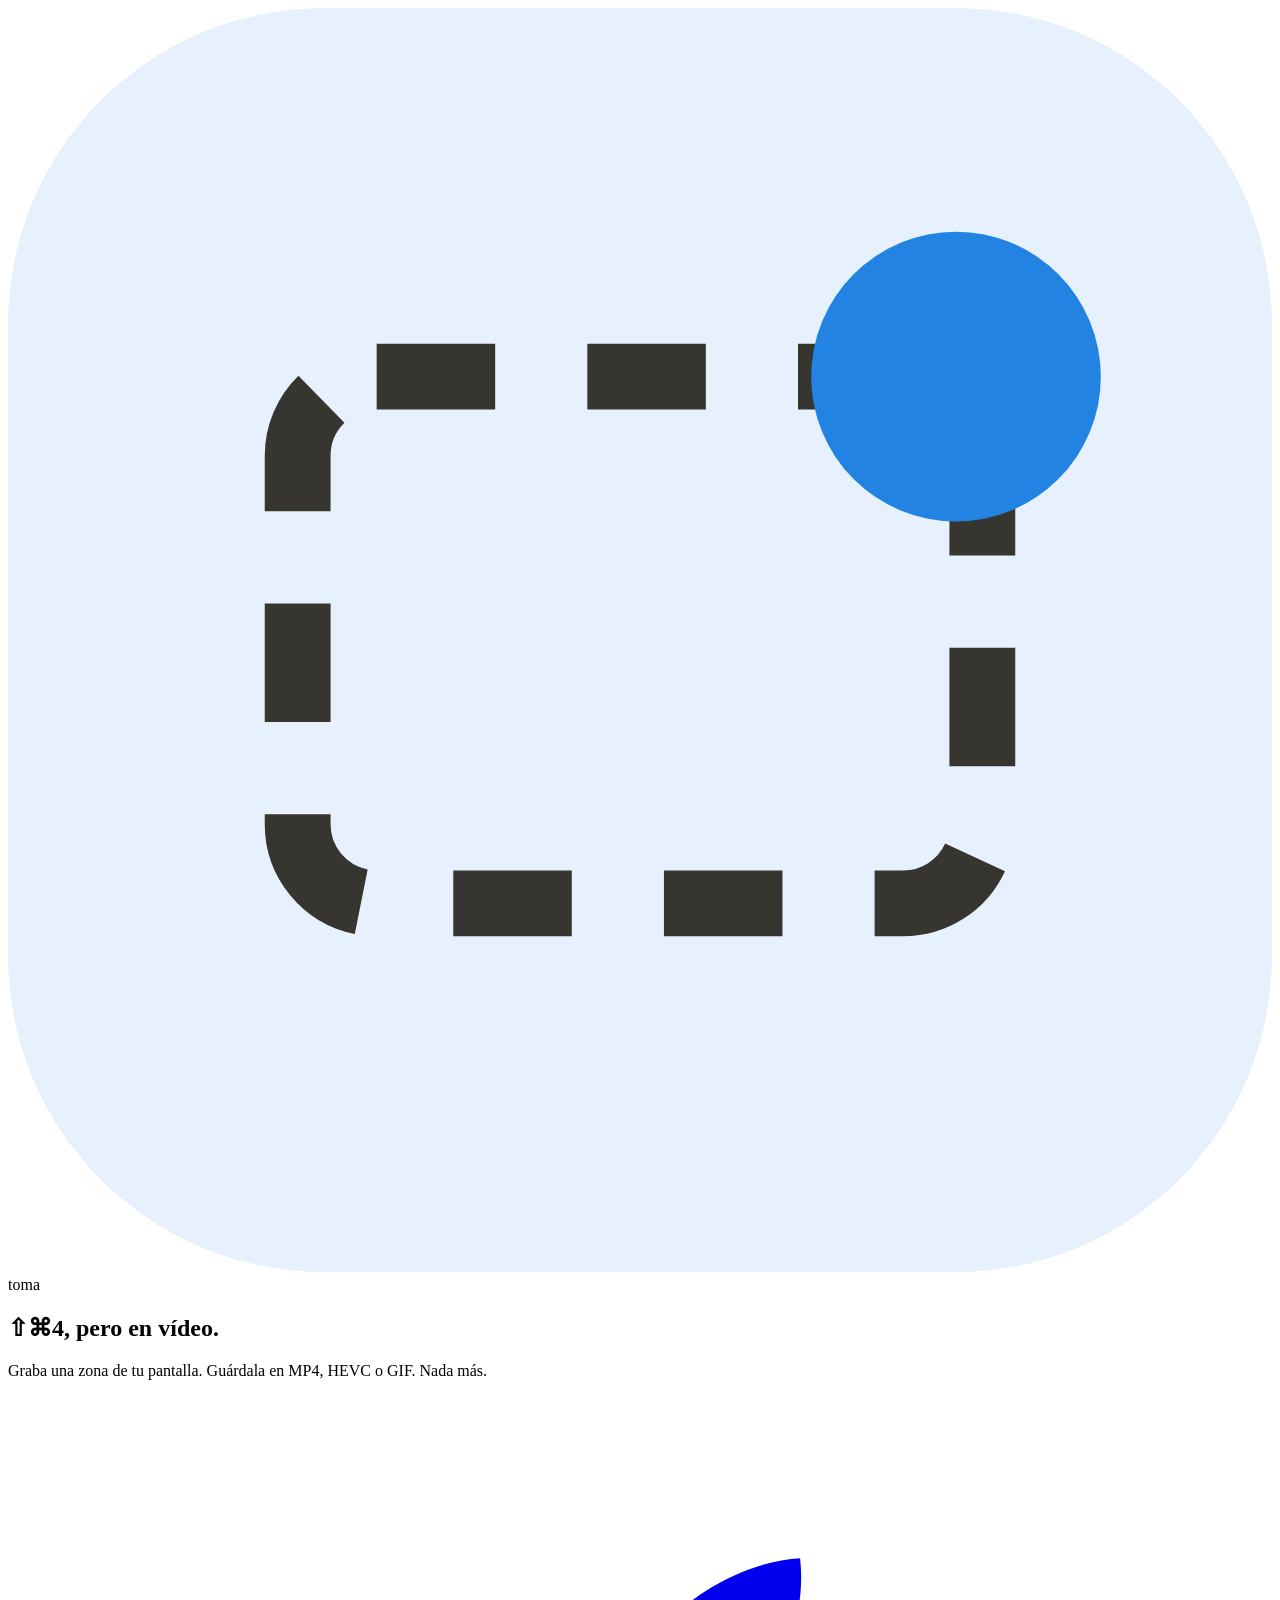
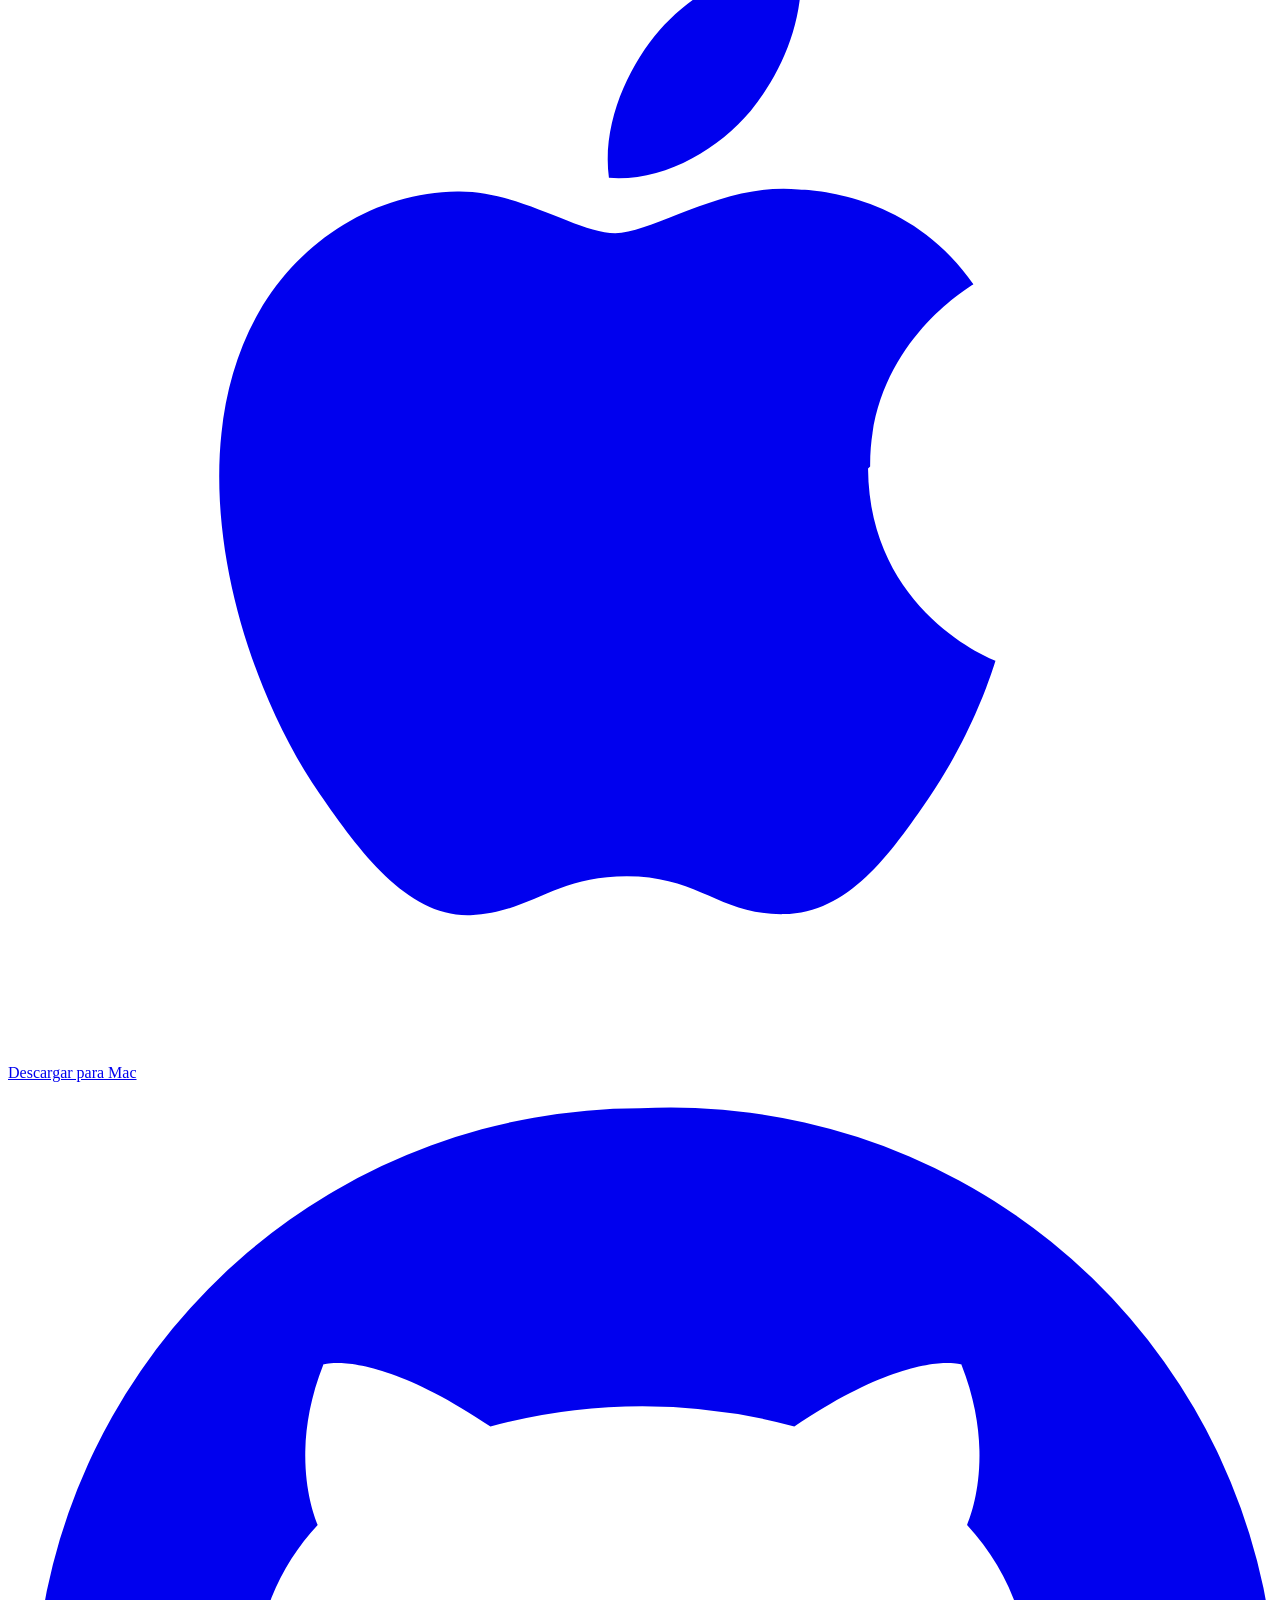
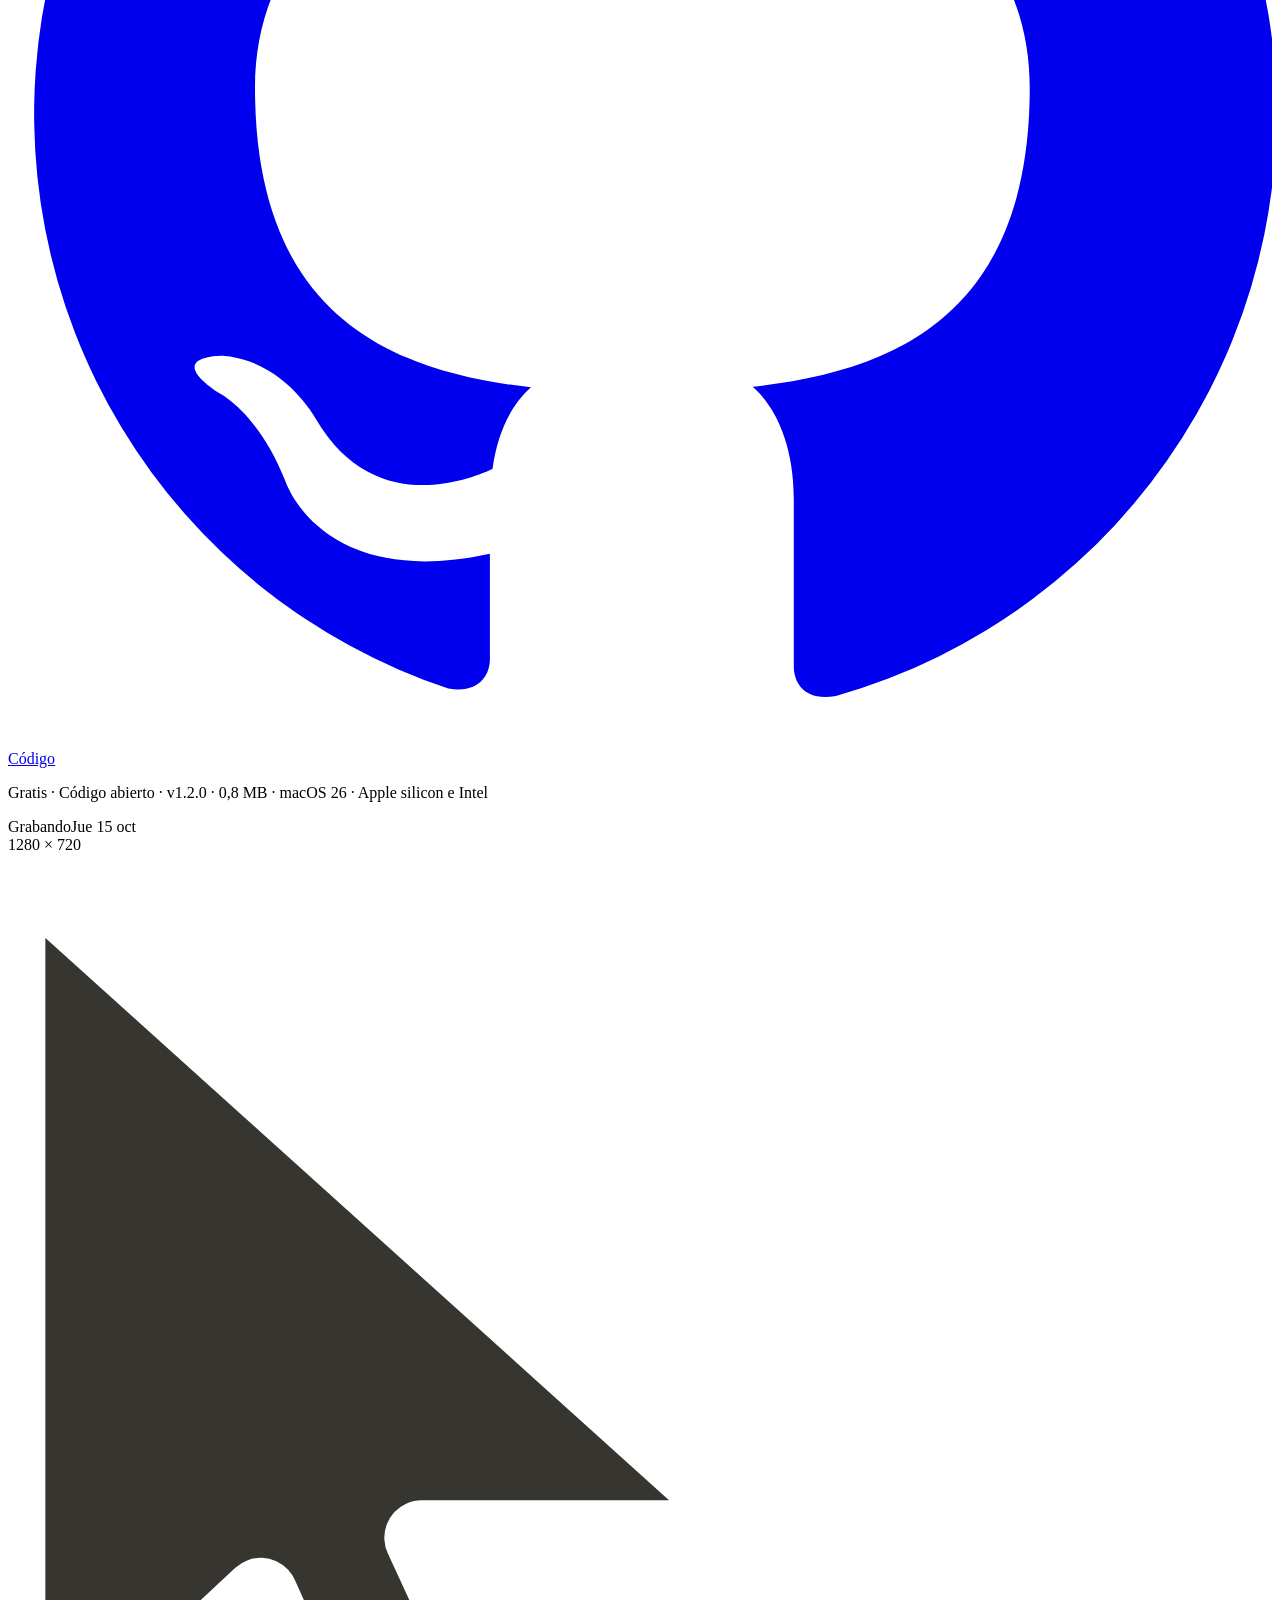
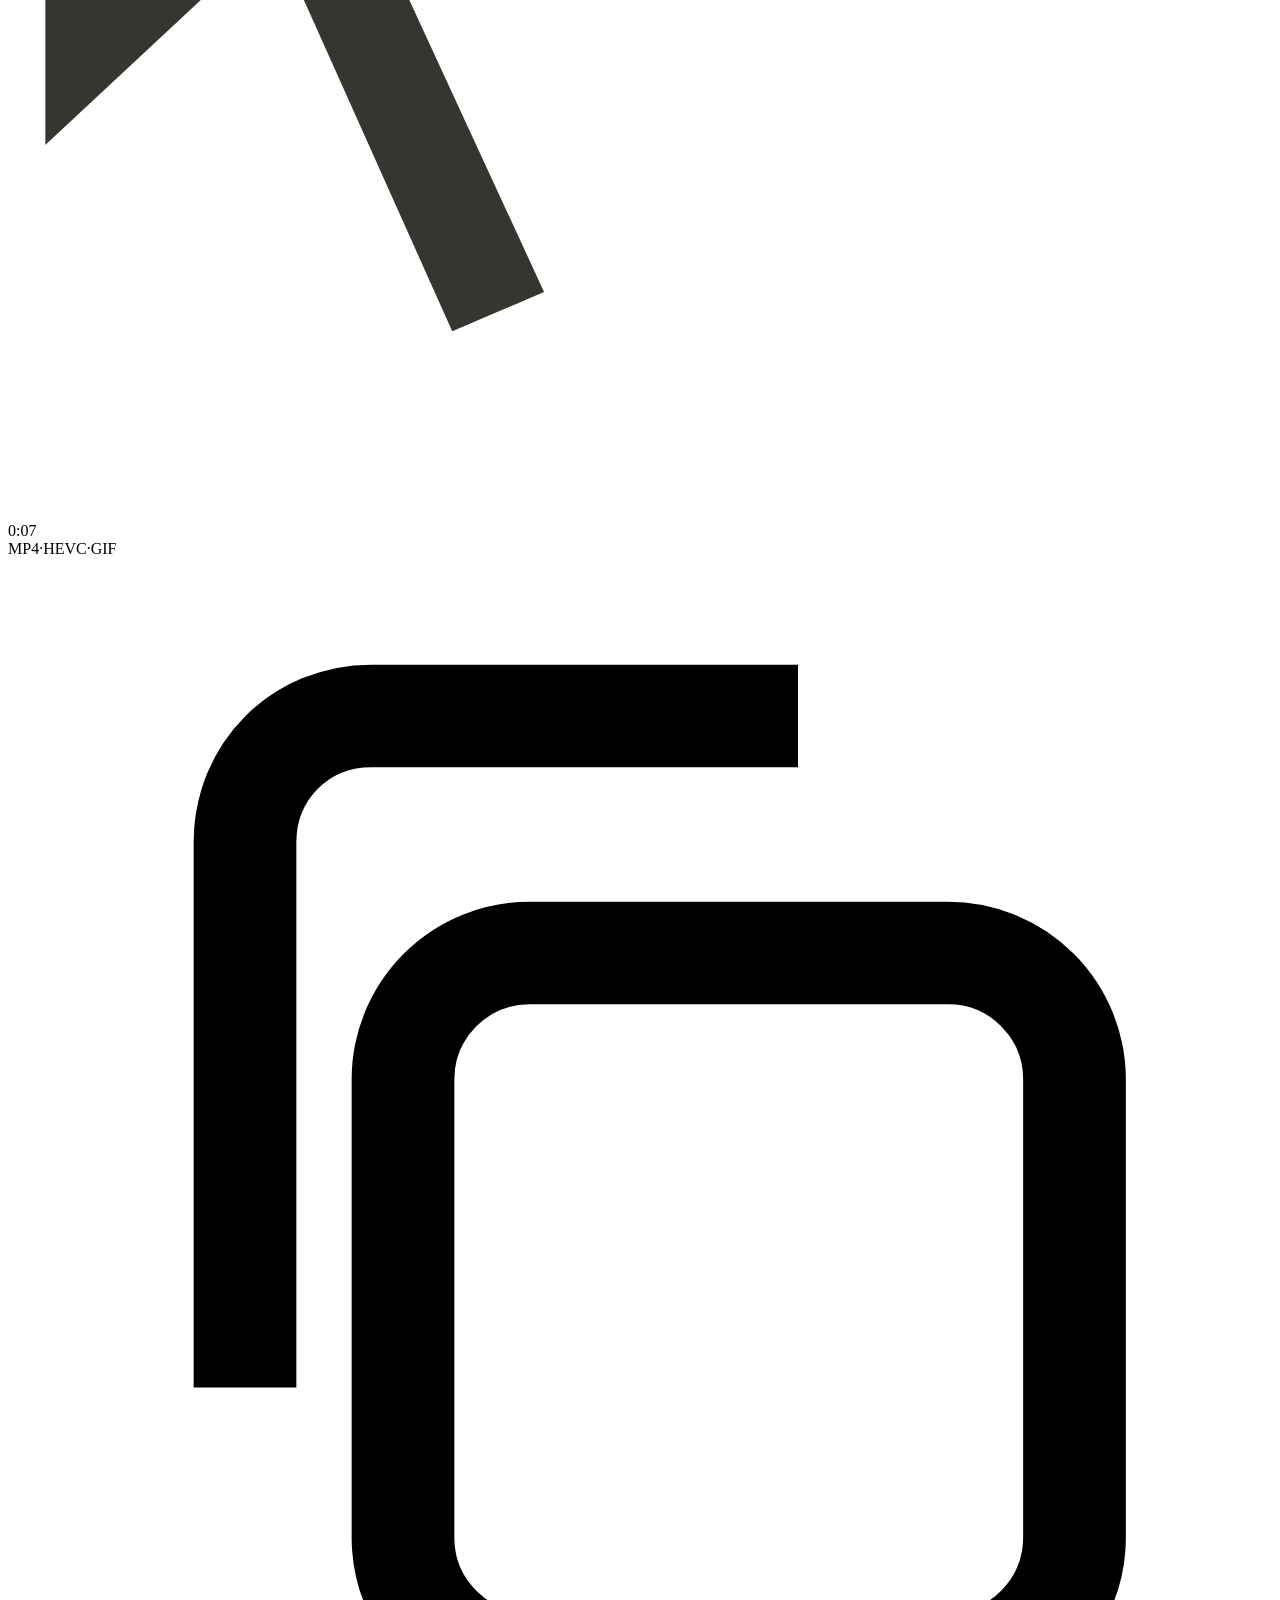
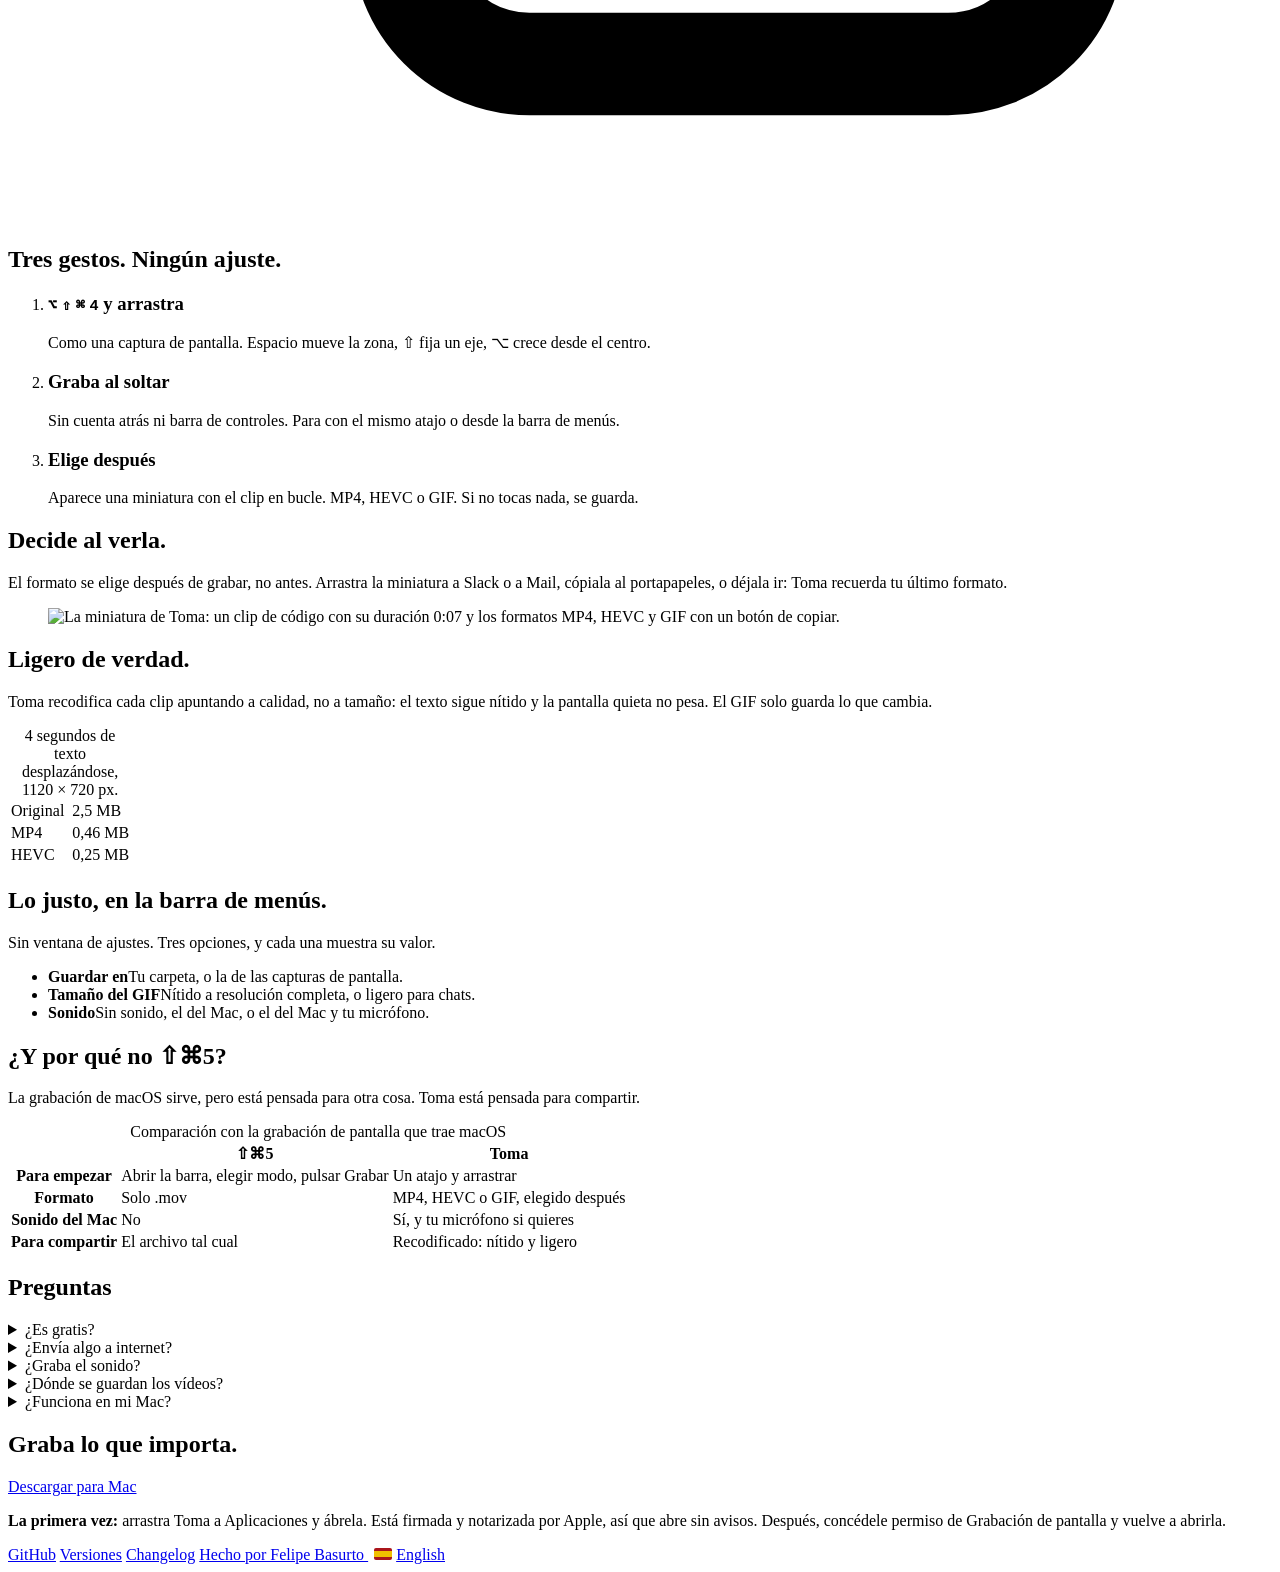
==== landing/es/index.html @ 368b7bf4 "Landing: robots.txt, sitemap, llms.txt and noindex on pages.dev robots.txt allows every crawler and " ====
<!doctype html>
<html lang="es">
<head>
<meta charset="utf-8">
<meta name="viewport" content="width=device-width, initial-scale=1, viewport-fit=cover">
<meta name="color-scheme" content="light dark">
<title>Toma — ⇧⌘4, pero en vídeo</title>
<meta name="description" content="Graba una zona de la pantalla del Mac y guárdala en MP4, HEVC o GIF. Gratis y de código abierto.">
<link rel="canonical" href="https://toma.felipebasurto.com/es/">
<link rel="alternate" hreflang="es" href="https://toma.felipebasurto.com/es/">
<link rel="alternate" hreflang="en" href="https://toma.felipebasurto.com/en/">
<link rel="alternate" hreflang="x-default" href="https://toma.felipebasurto.com/">

<meta property="og:type" content="website">
<meta property="og:site_name" content="Toma">
<meta property="og:locale" content="es_ES">
<meta property="og:locale:alternate" content="en_US">
<meta property="og:url" content="https://toma.felipebasurto.com/es/">
<meta property="og:title" content="Toma — ⇧⌘4, pero en vídeo">
<meta property="og:description" content="Graba una zona de la pantalla del Mac y guárdala en MP4, HEVC o GIF.">
<meta property="og:image" content="https://toma.felipebasurto.com/og-es.png">
<meta property="og:image:width" content="1200">
<meta property="og:image:height" content="630">
<meta property="og:image:alt" content="Toma: ⇧⌘4, pero en vídeo. Graba una zona de la pantalla del Mac.">

<meta name="twitter:card" content="summary_large_image">
<meta name="twitter:title" content="Toma — ⇧⌘4, pero en vídeo">
<meta name="twitter:description" content="Graba una zona de la pantalla del Mac y guárdala en MP4, HEVC o GIF.">
<meta name="twitter:image" content="https://toma.felipebasurto.com/og-es.png">

<link rel="icon" href="/favicon.svg" type="image/svg+xml">
<link rel="icon" href="/favicon-32.png" type="image/png" sizes="32x32">
<link rel="icon" href="/favicon.ico" sizes="48x48">
<link rel="apple-touch-icon" href="/apple-touch-icon.png">
<link rel="preconnect" href="https://fonts.googleapis.com">
<link rel="preconnect" href="https://fonts.gstatic.com" crossorigin>
<link rel="stylesheet" href="https://fonts.googleapis.com/css2?family=Montserrat:wght@700;800&family=Inter:wght@400;500;600&display=swap">
<link rel="stylesheet" href="/styles.css">
<script>document.documentElement.className='js'</script>
<script type="application/ld+json">
[
 {
  "@context": "https://schema.org",
  "@type": "SoftwareApplication",
  "name": "Toma",
  "url": "https://toma.felipebasurto.com/es/",
  "description": "Graba una zona de la pantalla del Mac y guárdala en MP4, HEVC o GIF.",
  "applicationCategory": "MultimediaApplication",
  "operatingSystem": "macOS 26",
  "softwareVersion": "1.2.0",
  "fileSize": "0.8 MB",
  "downloadUrl": "https://github.com/felipebasurto/toma/releases/latest/download/Toma.dmg",
  "license": "https://opensource.org/licenses/MIT",
 "screenshot": "https://toma.felipebasurto.com/tarjeta.png",
 "sameAs": ["https://github.com/felipebasurto/toma"],
  "offers": {
   "@type": "Offer",
   "price": "0",
   "priceCurrency": "USD"
  },
  "author": {
   "@type": "Person",
   "name": "Felipe Basurto",
   "url": "https://felipebasurto.com"
  },
  "inLanguage": "es"
 },
 {
  "@context": "https://schema.org",
  "@type": "FAQPage",
  "inLanguage": "es",
  "mainEntity": [
   {
    "@type": "Question",
    "name": "¿Es gratis?",
    "acceptedAnswer": {
     "@type": "Answer",
     "text": "Sí. Es de código abierto con licencia MIT, sin cuenta, sin suscripción y sin versión de pago."
    }
   },
   {
    "@type": "Question",
    "name": "¿Envía algo a internet?",
    "acceptedAnswer": {
     "@type": "Answer",
     "text": "No. Todo ocurre en tu Mac: Toma no se conecta a internet ni tiene analíticas. Las copias al portapapeles se borran al día siguiente."
    }
   },
   {
    "@type": "Question",
    "name": "¿Graba el sonido?",
    "acceptedAnswer": {
     "@type": "Answer",
     "text": "Si quieres. En la barra de menús eliges entre sin sonido, el sonido del Mac, o el del Mac y tu micrófono."
    }
   },
   {
    "@type": "Question",
    "name": "¿Dónde se guardan los vídeos?",
    "acceptedAnswer": {
     "@type": "Answer",
     "text": "Por defecto, en la misma carpeta que tus capturas de pantalla. Puedes elegir otra desde la barra de menús."
    }
   },
   {
    "@type": "Question",
    "name": "¿Funciona en mi Mac?",
    "acceptedAnswer": {
     "@type": "Answer",
     "text": "Necesitas macOS 26 o posterior. Es universal: funciona en Apple silicon y en Intel, y pesa menos de 1 MB."
    }
   }
  ]
 }
]
</script>
</head>
<body>

<main class="wrap">

  <section class="hero">
    <div class="lockup">
      <svg viewBox="0 0 48 48" aria-hidden="true" focusable="false">
        <rect width="48" height="48" rx="12" fill="#E7F1FD"/>
        <rect x="11" y="14" width="26" height="20" rx="3" fill="none" stroke="#37352F" stroke-width="2.5" stroke-dasharray="4.5 3.5"/>
        <circle cx="36" cy="14" r="5.5" fill="#2383E2"/>
      </svg>
      <span class="name">toma</span>
    </div>

    <h1><span class="keys">⇧⌘4</span>, pero en vídeo.</h1>
    <p class="lede">Graba una zona de tu pantalla. Guárdala en MP4, HEVC o GIF. Nada más.</p>

    <div class="actions">
      <a class="btn primary" href="/download?lang=es&amp;from=hero">
        <svg viewBox="0 0 24 24" fill="currentColor" aria-hidden="true" focusable="false"><path d="M16.37 12.73c-.02-2.3 1.88-3.4 1.96-3.46-1.07-1.56-2.73-1.78-3.32-1.8-1.41-.14-2.76.83-3.48.83-.72 0-1.82-.81-3-.79-1.54.02-2.96.9-3.76 2.28-1.6 2.78-.41 6.9 1.15 9.16.76 1.1 1.67 2.34 2.86 2.3 1.15-.05 1.58-.74 2.97-.74 1.38 0 1.77.74 2.98.72 1.23-.02 2.01-1.12 2.77-2.23.87-1.28 1.23-2.52 1.25-2.58-.03-.01-2.4-.92-2.42-3.65zM14.1 5.98c.63-.77 1.06-1.83.94-2.9-.91.04-2.02.61-2.67 1.37-.58.67-1.1 1.76-.96 2.8 1.02.08 2.06-.52 2.69-1.27z"/></svg>
        Descargar para Mac
      </a>
      <a class="btn secondary" href="https://github.com/felipebasurto/toma">
        <svg viewBox="0 0 24 24" fill="currentColor" aria-hidden="true" focusable="false"><path d="M12 .5a11.5 11.5 0 0 0-3.64 22.41c.58.1.79-.25.79-.56v-2c-3.2.7-3.88-1.37-3.88-1.37-.52-1.33-1.28-1.69-1.28-1.69-1.05-.71.08-.7.08-.7 1.16.08 1.77 1.19 1.77 1.19 1.03 1.77 2.7 1.26 3.36.96.1-.75.4-1.26.73-1.55-2.55-.29-5.24-1.28-5.24-5.69 0-1.26.45-2.29 1.19-3.09-.12-.29-.52-1.46.11-3.05 0 0 .97-.31 3.17 1.18a11 11 0 0 1 5.77 0c2.2-1.49 3.17-1.18 3.17-1.18.63 1.59.23 2.76.11 3.05.74.8 1.19 1.83 1.19 3.09 0 4.42-2.7 5.39-5.26 5.68.41.36.78 1.06.78 2.14v3.17c0 .31.21.67.8.56A11.5 11.5 0 0 0 12 .5z"/></svg>
        Código
        <span class="stars" data-stars hidden><span aria-hidden="true">★</span> <span data-count></span><span class="sr"> estrellas en GitHub</span></span>
      </a>
    </div>
    <p class="meta">Gratis · Código abierto · <span data-version>v1.2.0</span> · <span data-size>0,8 MB</span> · macOS 26 · Apple silicon e Intel</p>

    <div class="stage" aria-label="Animación: se dibuja una zona, se graba y aparece la miniatura con MP4, HEVC y GIF" role="img">
      <div class="bar"><span class="timer">Grabando</span><span>Jue 15 oct</span></div>
      <div class="doc"><i></i><i></i><i></i><i></i><i></i><i></i></div>
      <div class="chart"><b style="height:38%"></b><b style="height:62%"></b><b style="height:48%"></b><b style="height:92%"></b><b style="height:70%"></b></div>
      <div class="region"><span class="size">1280 × 720</span></div>
      <div class="pointer" aria-hidden="true">
        <svg viewBox="0 0 22 22"><path d="M0 0L0 17L4.4 12.9L7.4 19.6L10.2 18.4L7.2 11.9L13.2 11.9Z" fill="#37352F" stroke="#fff" stroke-width="1.3" stroke-linejoin="round"/></svg>
      </div>
      <div class="card">
        <div class="thumb"><b style="height:38%"></b><b style="height:62%"></b><b style="height:48%"></b><b style="height:92%"></b><b style="height:70%"></b><span class="dur">0:07</span></div>
        <div class="formats"><span class="on">MP4</span><span class="dot">·</span><span>HEVC</span><span class="dot">·</span><span>GIF</span>
          <svg viewBox="0 0 16 16" fill="none" stroke="currentColor" stroke-width="1.3" aria-hidden="true" focusable="false"><rect x="5" y="5" width="8.5" height="9" rx="1.6"/><path d="M3 10.5V3.6C3 2.7 3.7 2 4.6 2H10"/></svg>
        </div>
      </div>
    </div>
  </section>

  <section class="how reveal" id="como">
    <h2>Tres gestos. Ningún ajuste.</h2>
    <ol class="steps">
      <li>
        <h3><kbd>⌥</kbd> <kbd>⇧</kbd> <kbd>⌘</kbd> <kbd>4</kbd> y arrastra</h3>
        <p>Como una captura de pantalla. Espacio mueve la zona, ⇧ fija un eje, ⌥ crece desde el centro.</p>
      </li>
      <li>
        <h3>Graba al soltar</h3>
        <p>Sin cuenta atrás ni barra de controles. Para con el mismo atajo o desde la barra de menús.</p>
      </li>
      <li>
        <h3>Elige después</h3>
        <p>Aparece una miniatura con el clip en bucle. MP4, HEVC o GIF. Si no tocas nada, se guarda.</p>
      </li>
    </ol>
  </section>

  <section class="block reveal">
    <div>
      <h2>Decide al verla.</h2>
      <p>El formato se elige después de grabar, no antes. Arrastra la miniatura a Slack o a Mail, cópiala al portapapeles, o déjala ir: Toma recuerda tu último formato.</p>
    </div>
    <figure class="shot">
      <img src="/tarjeta.png" width="504" height="386" alt="La miniatura de Toma: un clip de código con su duración 0:07 y los formatos MP4, HEVC y GIF con un botón de copiar.">
    </figure>
  </section>

  <section class="block reveal">
    <div>
      <h2>Ligero de verdad.</h2>
      <p>Toma recodifica cada clip apuntando a calidad, no a tamaño: el texto sigue nítido y la pantalla quieta no pesa. El GIF solo guarda lo que cambia.</p>
    </div>
    <table class="weights">
      <tbody>
        <tr><td>Original</td><td><span class="meter base" style="width:100%"></span></td><td>2,5 MB</td></tr>
        <tr><td>MP4</td><td><span class="meter" style="width:18%"></span></td><td>0,46 MB</td></tr>
        <tr><td>HEVC</td><td><span class="meter" style="width:9.6%"></span></td><td>0,25 MB</td></tr>
      </tbody>
      <caption>4 segundos de texto desplazándose, 1120 × 720 px.</caption>
    </table>
  </section>

  <section class="block reveal">
    <div>
      <h2>Lo justo, en la barra de menús.</h2>
      <p>Sin ventana de ajustes. Tres opciones, y cada una muestra su valor.</p>
    </div>
    <ul class="options">
      <li><b>Guardar en</b><span>Tu carpeta, o la de las capturas de pantalla.</span></li>
      <li><b>Tamaño del GIF</b><span>Nítido a resolución completa, o ligero para chats.</span></li>
      <li><b>Sonido</b><span>Sin sonido, el del Mac, o el del Mac y tu micrófono.</span></li>
    </ul>
  </section>

  <section class="block reveal">
    <div>
      <h2>¿Y por qué no ⇧⌘5?</h2>
      <p>La grabación de macOS sirve, pero está pensada para otra cosa. Toma está pensada para compartir.</p>
    </div>
    <table class="compare">
      <caption>Comparación con la grabación de pantalla que trae macOS</caption>
      <thead><tr><td></td><th scope="col">⇧⌘5</th><th scope="col">Toma</th></tr></thead>
      <tbody>
        <tr><th scope="row">Para empezar</th><td>Abrir la barra, elegir modo, pulsar Grabar</td><td>Un atajo y arrastrar</td></tr>
        <tr><th scope="row">Formato</th><td>Solo .mov</td><td>MP4, HEVC o GIF, elegido después</td></tr>
        <tr><th scope="row">Sonido del Mac</th><td>No</td><td>Sí, y tu micrófono si quieres</td></tr>
        <tr><th scope="row">Para compartir</th><td>El archivo tal cual</td><td>Recodificado: nítido y ligero</td></tr>
      </tbody>
    </table>
  </section>

  <section class="faq reveal" id="faq">
    <h2>Preguntas</h2>
    <div class="qa">
      <details>
        <summary>¿Es gratis?</summary>
        <p>Sí. Es de código abierto con licencia MIT, sin cuenta, sin suscripción y sin versión de pago.</p>
      </details>
      <details>
        <summary>¿Envía algo a internet?</summary>
        <p>No. Todo ocurre en tu Mac: Toma no se conecta a internet ni tiene analíticas. Las copias al portapapeles se borran al día siguiente.</p>
      </details>
      <details>
        <summary>¿Graba el sonido?</summary>
        <p>Si quieres. En la barra de menús eliges entre sin sonido, el sonido del Mac, o el del Mac y tu micrófono.</p>
      </details>
      <details>
        <summary>¿Dónde se guardan los vídeos?</summary>
        <p>Por defecto, en la misma carpeta que tus capturas de pantalla. Puedes elegir otra desde la barra de menús.</p>
      </details>
      <details>
        <summary>¿Funciona en mi Mac?</summary>
        <p>Necesitas macOS 26 o posterior. Es universal: funciona en Apple silicon y en Intel, y pesa menos de 1 MB.</p>
      </details>
    </div>
  </section>

  <section class="close reveal">
    <h2>Graba lo que importa.</h2>
    <div class="actions">
      <a class="btn primary" href="/download?lang=es&amp;from=close">Descargar para Mac</a>
    </div>
    <p class="note"><b>La primera vez:</b> arrastra Toma a Aplicaciones y ábrela. Está firmada y notarizada por Apple, así que abre sin avisos. Después, concédele permiso de Grabación de pantalla y vuelve a abrirla.</p>
  </section>

</main>

<footer class="wrap">
  <nav class="foot" aria-label="Enlaces">
    <a href="https://github.com/felipebasurto/toma">GitHub</a>
    <a href="https://github.com/felipebasurto/toma/releases">Versiones</a>
    <a href="https://github.com/felipebasurto/toma/blob/main/CHANGELOG.md">Changelog</a>
    <a href="https://felipebasurto.com">Hecho por Felipe Basurto <svg role="img" aria-label="España" width="18" height="12" viewBox="0 0 3 2" style="margin-left:6px;border-radius:2px"><rect width="3" height="2" fill="#aa151b"/><rect y=".5" width="3" height="1" fill="#f1bf00"/></svg></a>
    <a href="/en/" hreflang="en" lang="en">English</a>
  </nav>
</footer>

<script>
(function () {
  var items = document.querySelectorAll('.reveal');
  if (!('IntersectionObserver' in window)) {
    for (var i = 0; i < items.length; i++) items[i].classList.add('in');
    return;
  }
  var io = new IntersectionObserver(function (entries) {
    entries.forEach(function (e) {
      if (!e.isIntersecting) return;
      e.target.classList.add('in');
      io.unobserve(e.target);
    });
  }, { threshold: 0.15 });
  for (var j = 0; j < items.length; j++) io.observe(items[j]);
})();
</script>
<script>
(function () {
  var repo = 'https://api.github.com/repos/felipebasurto/toma';
  function get(url) { return fetch(url).then(function (r) { if (!r.ok) throw r; return r.json(); }); }
  get(repo + '/releases/latest').then(function (rel) {
    var dmg = (rel.assets || []).filter(function (a) { return a.name === 'Toma.dmg'; })[0];
    document.querySelectorAll('[data-version]').forEach(function (el) { el.textContent = rel.tag_name; });
    if (dmg) document.querySelectorAll('[data-size]').forEach(function (el) {
      el.textContent = (dmg.size / 1e6).toLocaleString('es', { maximumFractionDigits: 1 }) + ' MB';
    });
  }).catch(function () {});
  // Hidden until the count says something; "★ 0" would argue against downloading.
  get(repo).then(function (r) {
    if (r.stargazers_count < 10) return;
    document.querySelectorAll('[data-stars]').forEach(function (el) {
      el.querySelector('[data-count]').textContent = r.stargazers_count.toLocaleString('es');
      el.hidden = false;
    });
  }).catch(function () {});
})();
</script>
<script defer src="https://static.cloudflareinsights.com/beacon.min.js" data-cf-beacon='{"token": "5d165796903945e7b88d262434e278f4"}'></script>
</body>
</html>
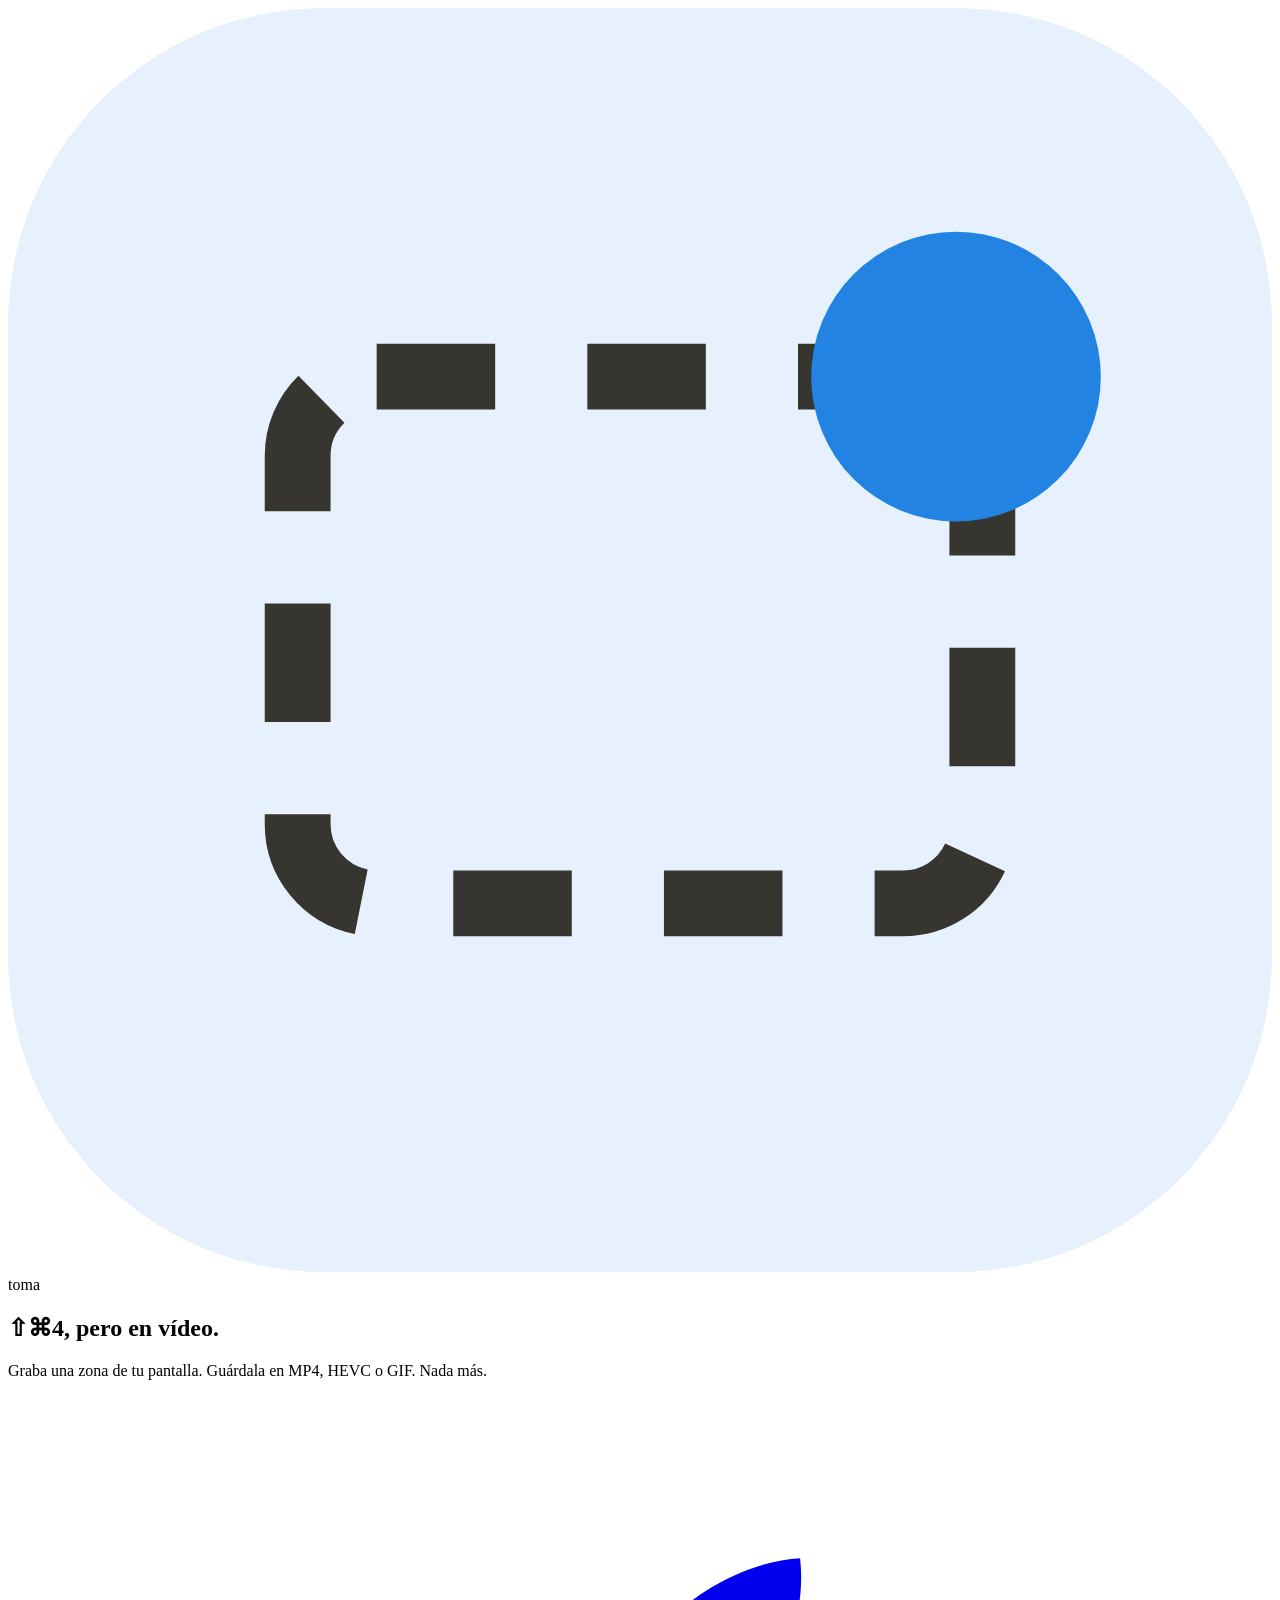
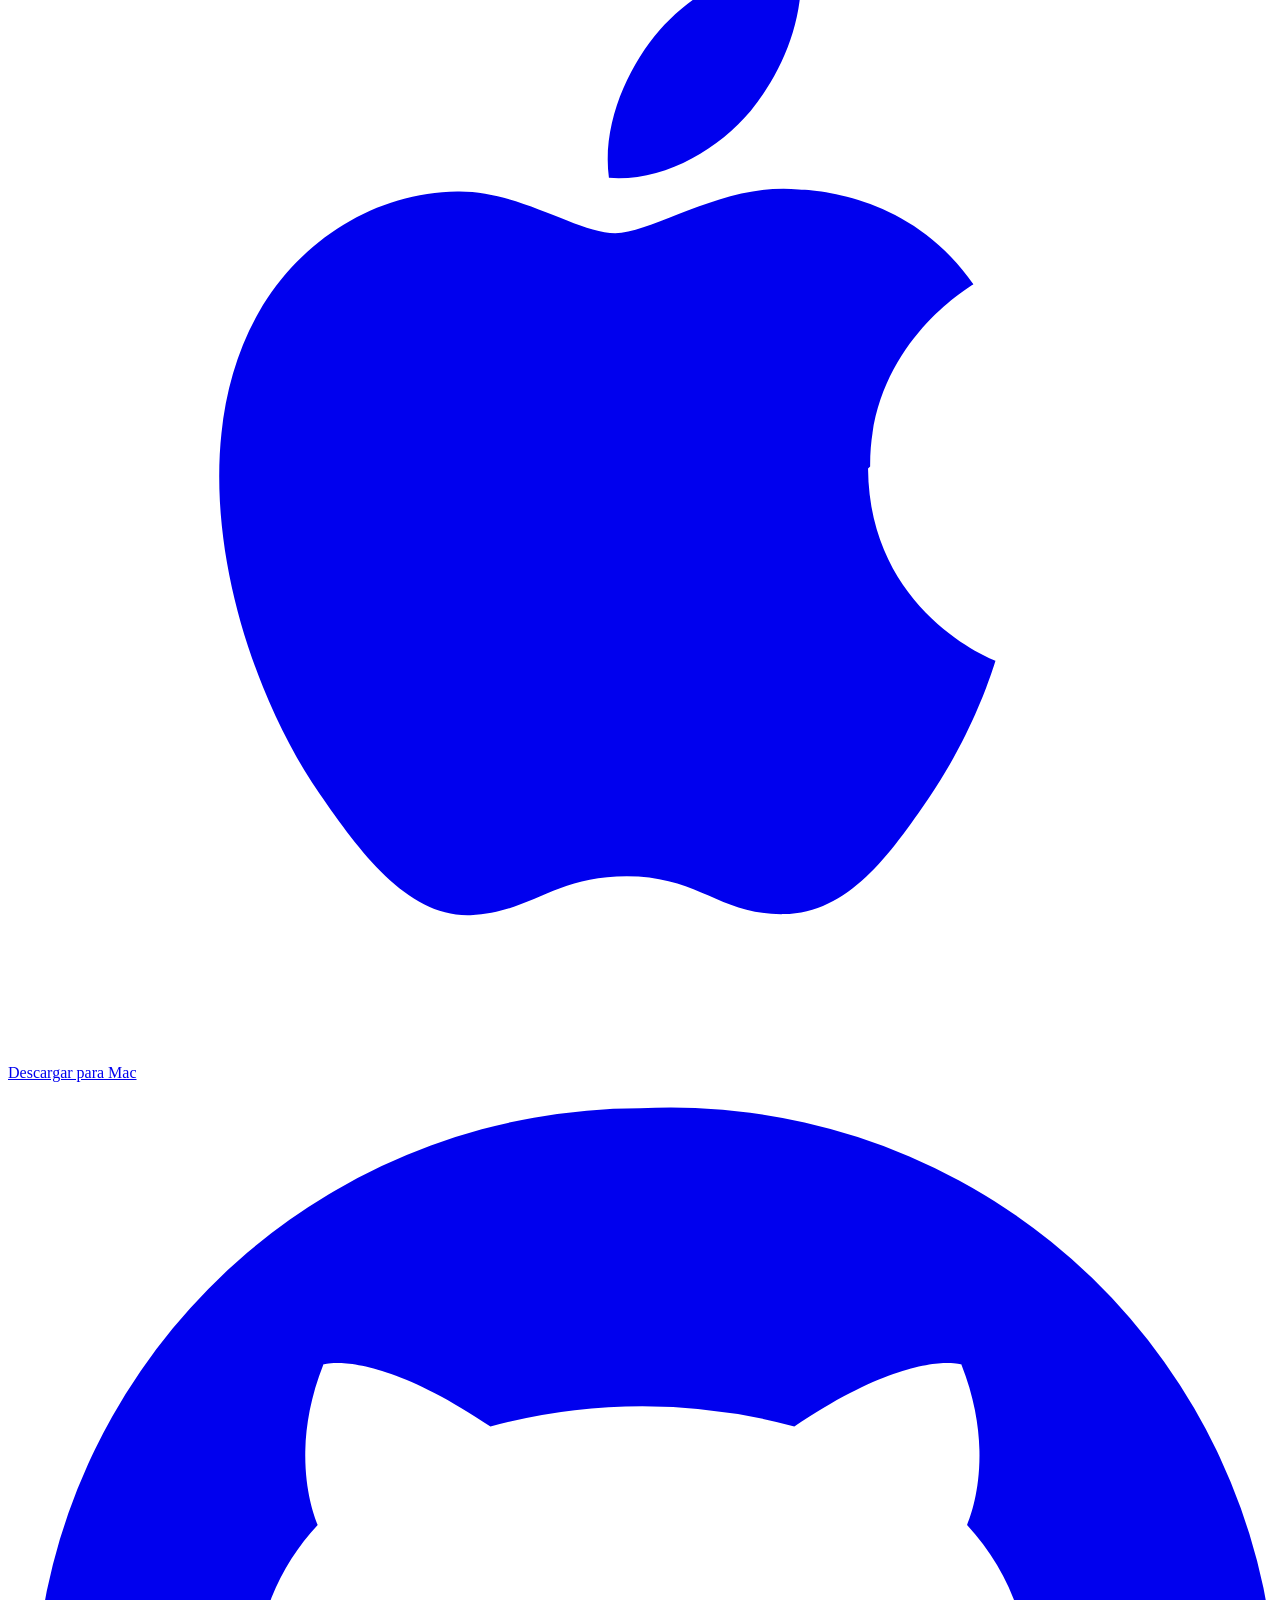
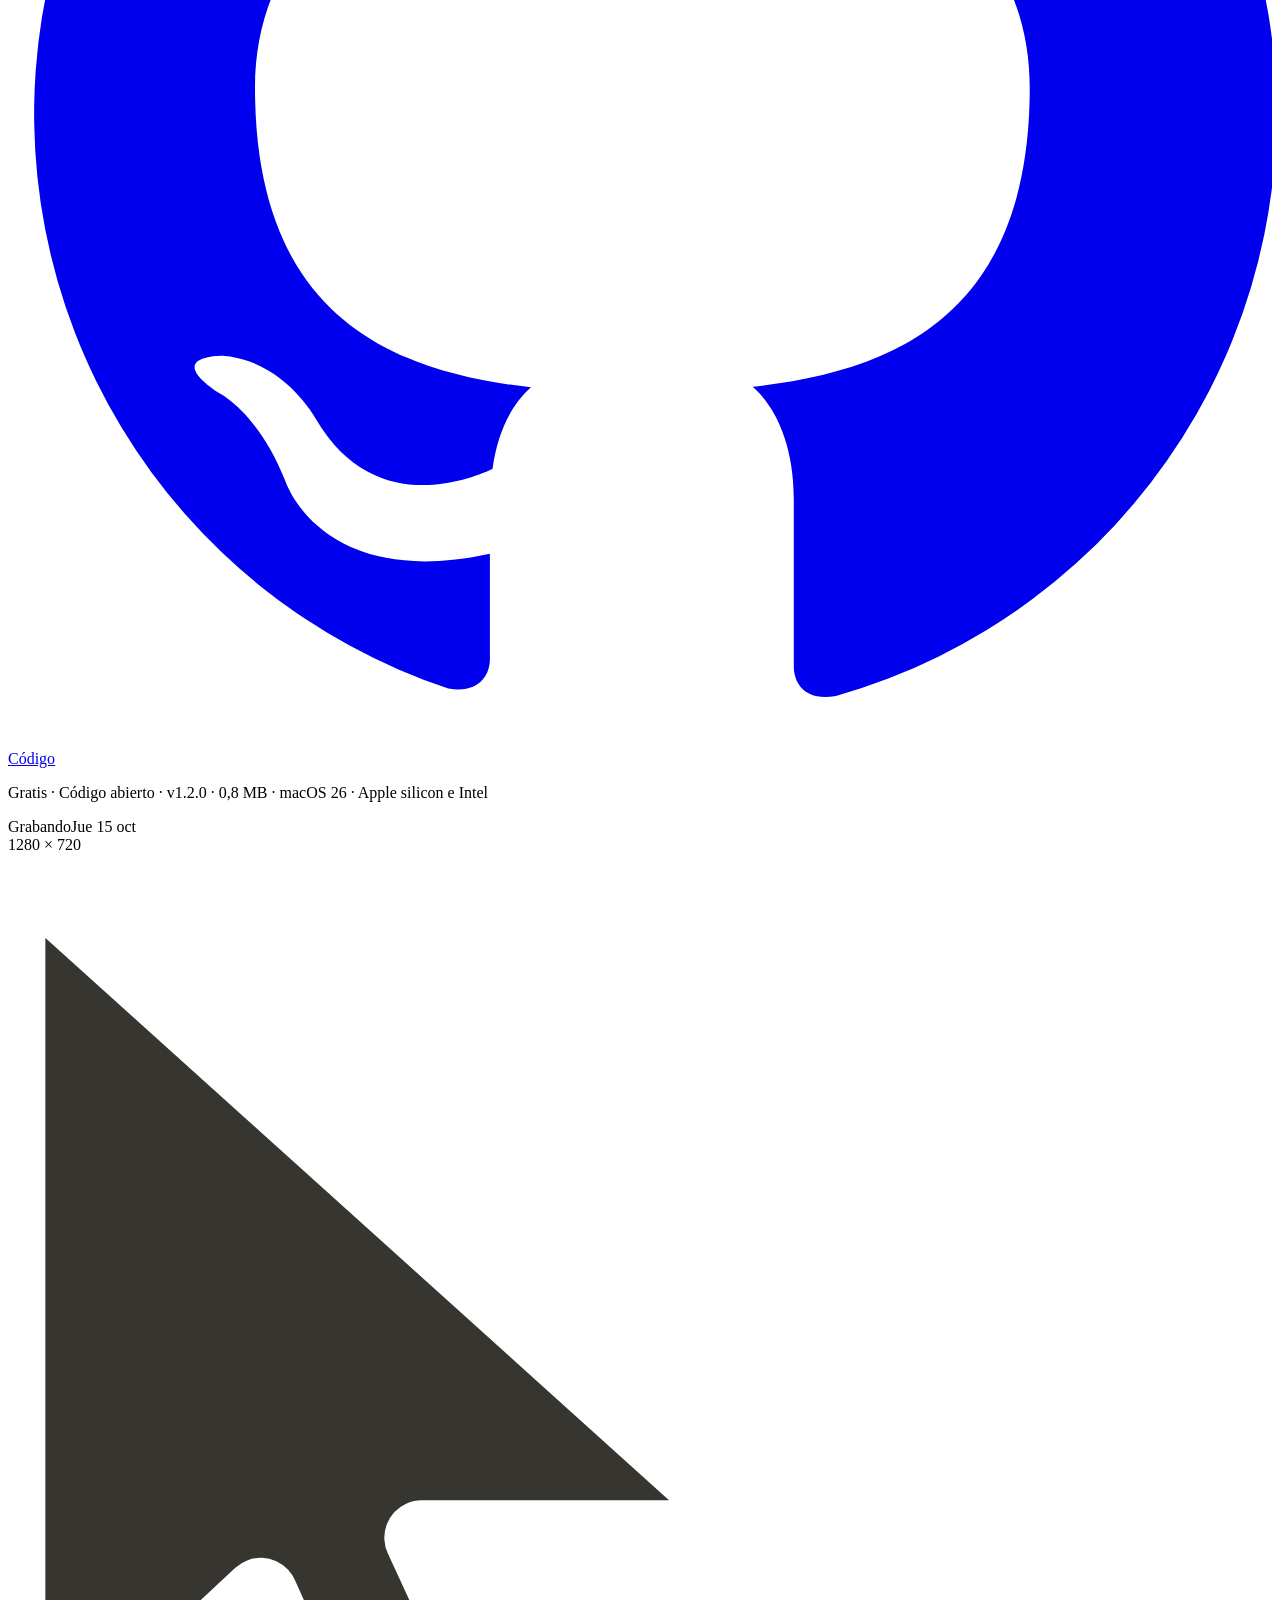
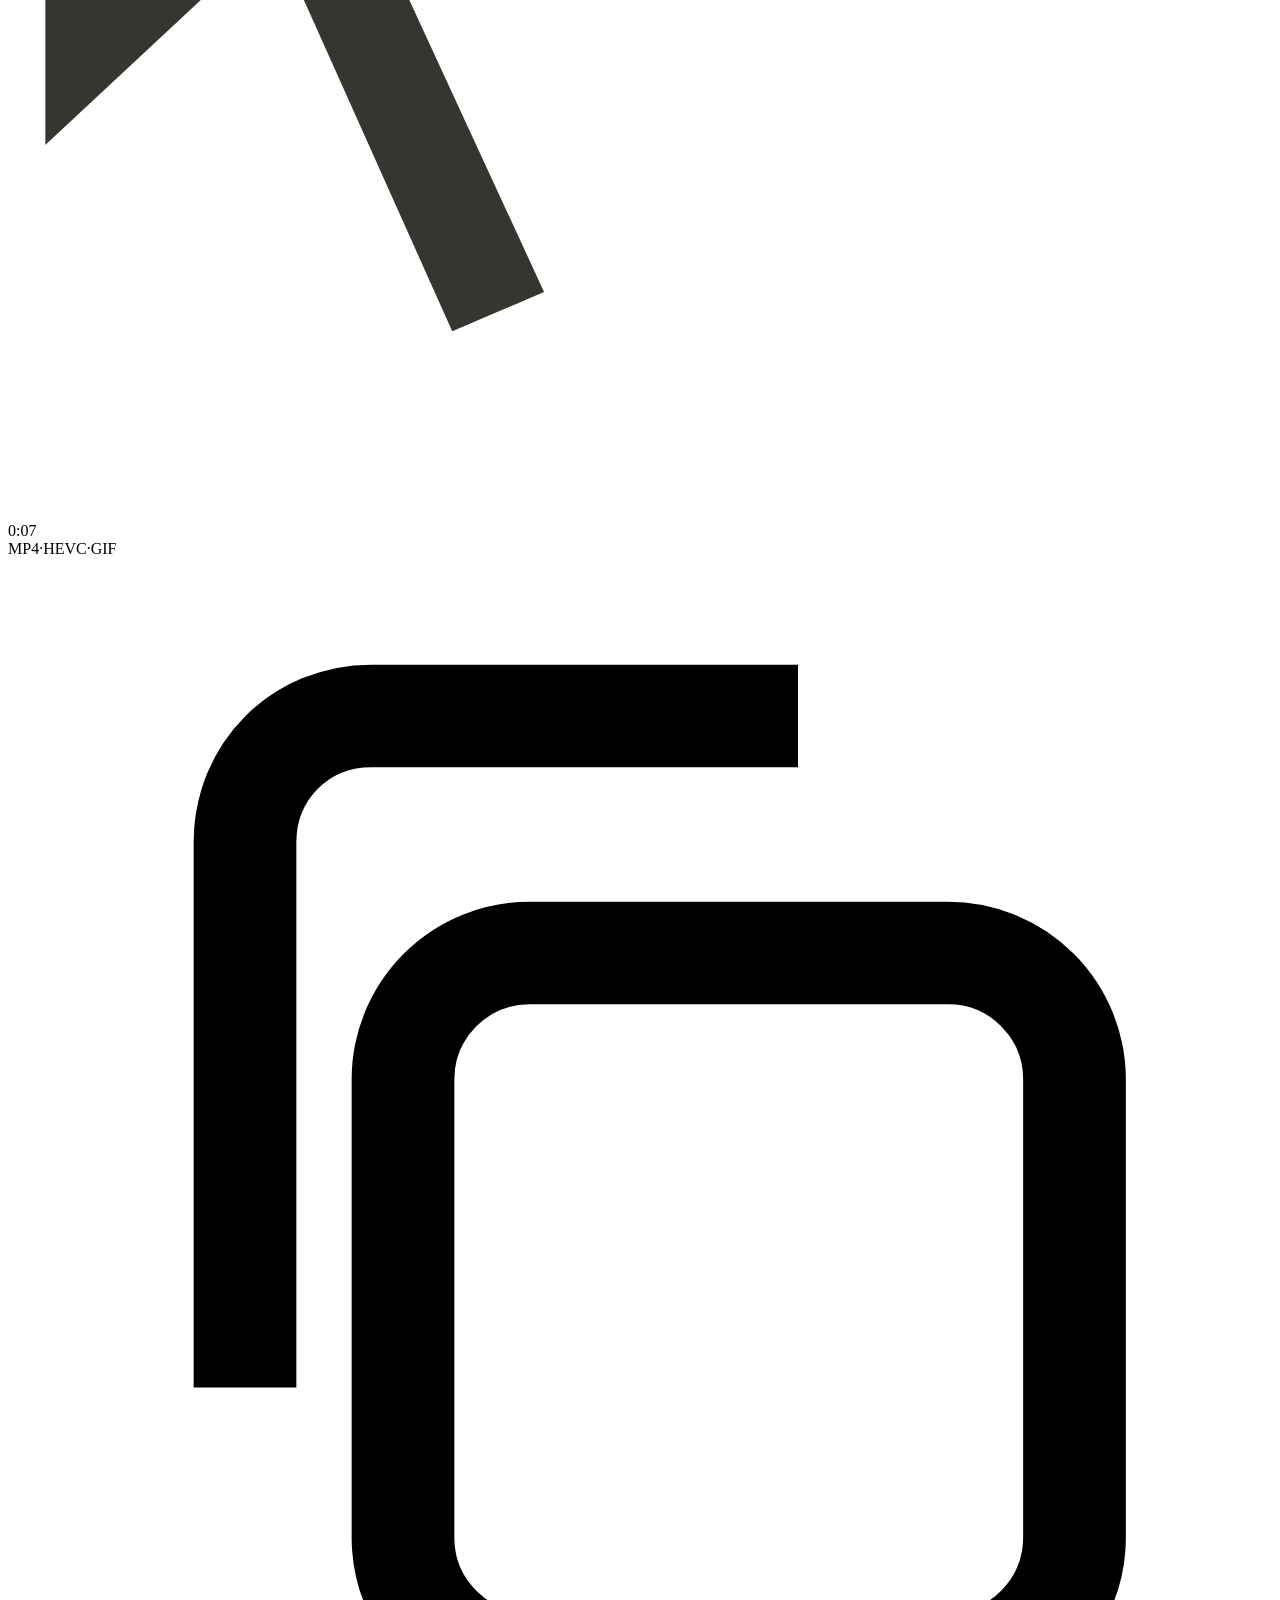
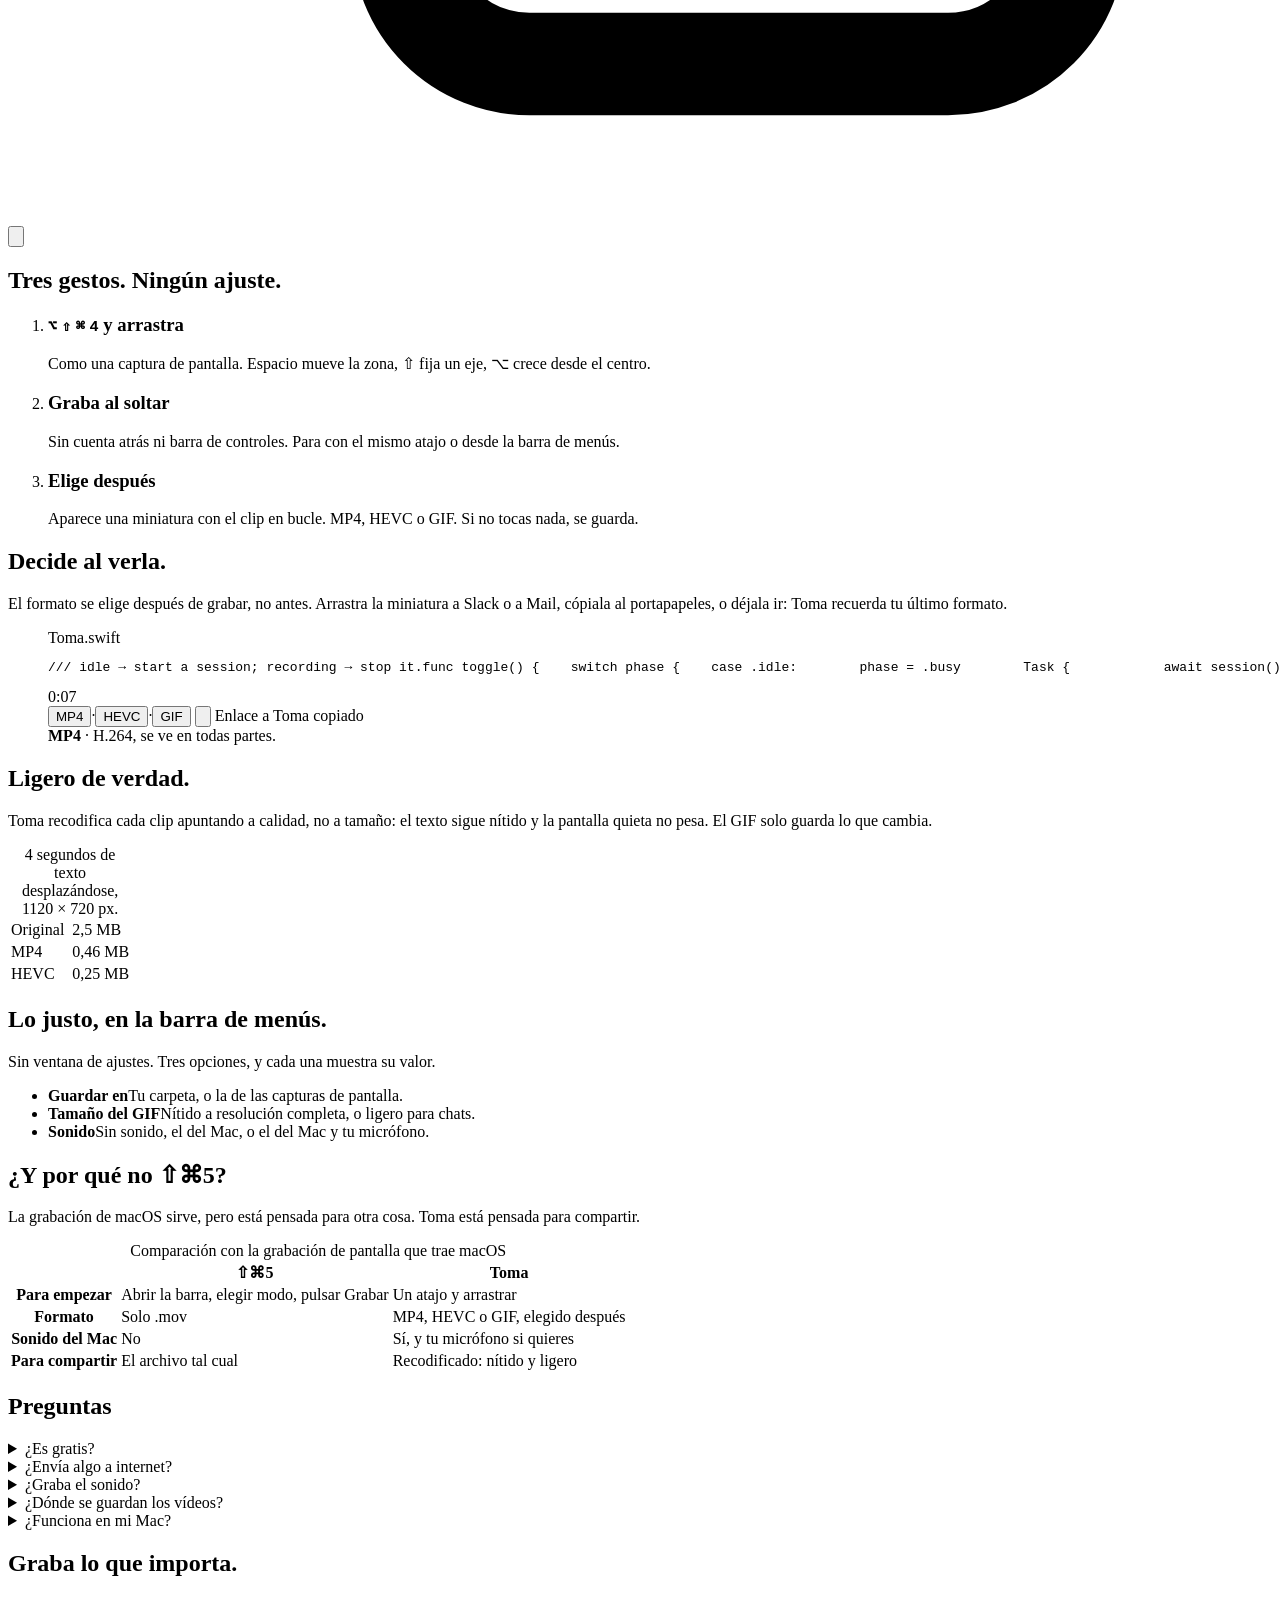
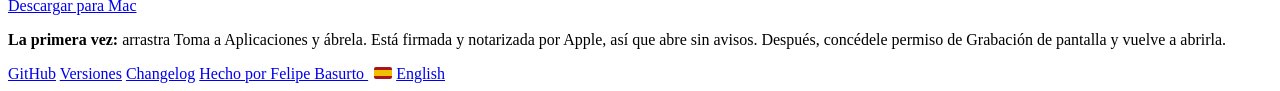
==== commit 9aef1211: "Landing: live result card, theme switch, steadier pills - The result card is HTML instead of a scree" ====
--- a/landing/es/index.html
+++ b/landing/es/index.html
@@ -35,8 +35,8 @@
 <link rel="preconnect" href="https://fonts.googleapis.com">
 <link rel="preconnect" href="https://fonts.gstatic.com" crossorigin>
 <link rel="stylesheet" href="https://fonts.googleapis.com/css2?family=Montserrat:wght@700;800&family=Inter:wght@400;500;600&display=swap">
-<link rel="stylesheet" href="/styles.css">
-<script>document.documentElement.className='js'</script>
+<link rel="stylesheet" href="/styles.css?v=d5dbfdbd">
+<script>document.documentElement.className='js';(function(){var t;try{t=localStorage.getItem('theme')}catch(e){}if(t!=='light'&&t!=='dark')t=matchMedia('(prefers-color-scheme: dark)').matches?'dark':'light';document.documentElement.setAttribute('data-theme',t)})()</script>
 <script type="application/ld+json">
 [
  {
@@ -160,6 +160,7 @@
         </div>
       </div>
     </div>
+    <button class="theme" type="button" data-theme-toggle data-to-dark="Cambiar a modo oscuro" data-to-light="Cambiar a modo claro" aria-label="Cambiar a modo oscuro"><svg class="sun" viewBox="0 0 24 24" fill="none" stroke="currentColor" stroke-width="1.8" stroke-linecap="round" aria-hidden="true" focusable="false"><circle cx="12" cy="12" r="4.2"/><path d="M12 2.5v2.2M12 19.3v2.2M2.5 12h2.2M19.3 12h2.2M5.3 5.3l1.6 1.6M17.1 17.1l1.6 1.6M5.3 18.7l1.6-1.6M17.1 6.9l1.6-1.6"/></svg><svg class="moon" viewBox="0 0 24 24" fill="none" stroke="currentColor" stroke-width="1.8" stroke-linejoin="round" aria-hidden="true" focusable="false"><path d="M20 14.5A8 8 0 0 1 9.5 4a8 8 0 1 0 10.5 10.5z"/></svg></button>
   </section>
 
   <section class="how reveal" id="como">
@@ -185,8 +186,18 @@
       <h2>Decide al verla.</h2>
       <p>El formato se elige después de grabar, no antes. Arrastra la miniatura a Slack o a Mail, cópiala al portapapeles, o déjala ir: Toma recuerda tu último formato.</p>
     </div>
-    <figure class="shot">
-      <img src="/tarjeta.png" width="504" height="386" alt="La miniatura de Toma: un clip de código con su duración 0:07 y los formatos MP4, HEVC y GIF con un botón de copiar.">
+    <figure class="clip" aria-label="La miniatura de Toma: elige el formato del clip" data-clip>
+      <div class="editor">
+        <div class="title"><i></i><i></i><i></i>Toma.swift</div>
+        <pre aria-hidden="true"><span class="l"><span class="c">/// idle → start a session; recording → stop it.</span></span><span class="l"><span class="k">func</span> <span class="f">toggle</span>() {</span><span class="l">    <span class="k">switch</span> phase {</span><span class="l">    <span class="k">case</span> .idle:</span><span class="l">        phase = .busy</span><span class="l">        <span class="t">Task</span> {</span><span class="l">            <span class="k">await</span> session()</span><span class="l">            phase = .idle</span><span class="l">            <span class="k">if</span> againAfterSaving {</span><span class="l">                againAfterSaving = <span class="b">false</span></span><span class="l">                toggle()</span></pre>
+        <span class="dur">0:07</span>
+      </div>
+      <div class="pick">
+        <button type="button" aria-pressed="true" data-format="mp4" data-caption="<b>MP4</b> · H.264, se ve en todas partes.">MP4</button><span class="dot" aria-hidden="true">·</span><button type="button" aria-pressed="false" data-format="hevc" data-caption="<b>HEVC</b> · La mitad de tamaño, ideal en Apple y navegadores modernos.">HEVC</button><span class="dot" aria-hidden="true">·</span><button type="button" aria-pressed="false" data-format="gif" data-caption="<b>GIF</b> · Sin reproductor, para READMEs, chats y documentos.">GIF</button>
+        <button type="button" class="copy" aria-label="Copiar" data-copy><svg viewBox="0 0 16 16" fill="none" stroke="currentColor" stroke-width="1.3" aria-hidden="true" focusable="false"><rect x="5" y="5" width="8.5" height="9" rx="1.6"/><path d="M3 10.5V3.6C3 2.7 3.7 2 4.6 2H10"/></svg></button>
+        <span class="copied" role="status" data-copied>Enlace a Toma copiado</span>
+      </div>
+      <figcaption aria-live="polite" data-caption-out><b>MP4</b> · H.264, se ve en todas partes.</figcaption>
     </figure>
   </section>
 
@@ -318,6 +329,51 @@
   }).catch(function () {});
 })();
 </script>
+<script>
+(function () {
+  var root = document.documentElement;
+  var toggle = document.querySelector('[data-theme-toggle]');
+  function label() {
+    var dark = root.getAttribute('data-theme') === 'dark';
+    toggle.setAttribute('aria-label', toggle.getAttribute(dark ? 'data-to-light' : 'data-to-dark'));
+  }
+  label();
+  toggle.addEventListener('click', function () {
+    var next = root.getAttribute('data-theme') === 'dark' ? 'light' : 'dark';
+    root.setAttribute('data-theme', next);
+    try { localStorage.setItem('theme', next); } catch (e) {}
+    label();
+  });
+  // Follow the system until the visitor picks a theme.
+  matchMedia('(prefers-color-scheme: dark)').addEventListener('change', function (e) {
+    var saved; try { saved = localStorage.getItem('theme'); } catch (err) {}
+    if (saved) return;
+    root.setAttribute('data-theme', e.matches ? 'dark' : 'light');
+    label();
+  });
+
+  var clip = document.querySelector('[data-clip]');
+  var out = clip.querySelector('[data-caption-out]');
+  var formats = clip.querySelectorAll('[data-format]');
+  formats.forEach(function (b) {
+    b.addEventListener('click', function () {
+      formats.forEach(function (o) { o.setAttribute('aria-pressed', String(o === b)); });
+      out.innerHTML = b.getAttribute('data-caption');
+    });
+  });
+  var tip = clip.querySelector('[data-copied]');
+  var timer;
+  clip.querySelector('[data-copy]').addEventListener('click', function () {
+    var done = function () {
+      tip.classList.add('on');
+      clearTimeout(timer);
+      timer = setTimeout(function () { tip.classList.remove('on'); }, 1600);
+    };
+    if (navigator.clipboard) navigator.clipboard.writeText(location.origin + location.pathname).then(done, done);
+    else done();
+  });
+})();
+</script>
 <script defer src="https://static.cloudflareinsights.com/beacon.min.js" data-cf-beacon='{"token": "5d165796903945e7b88d262434e278f4"}'></script>
 </body>
 </html>
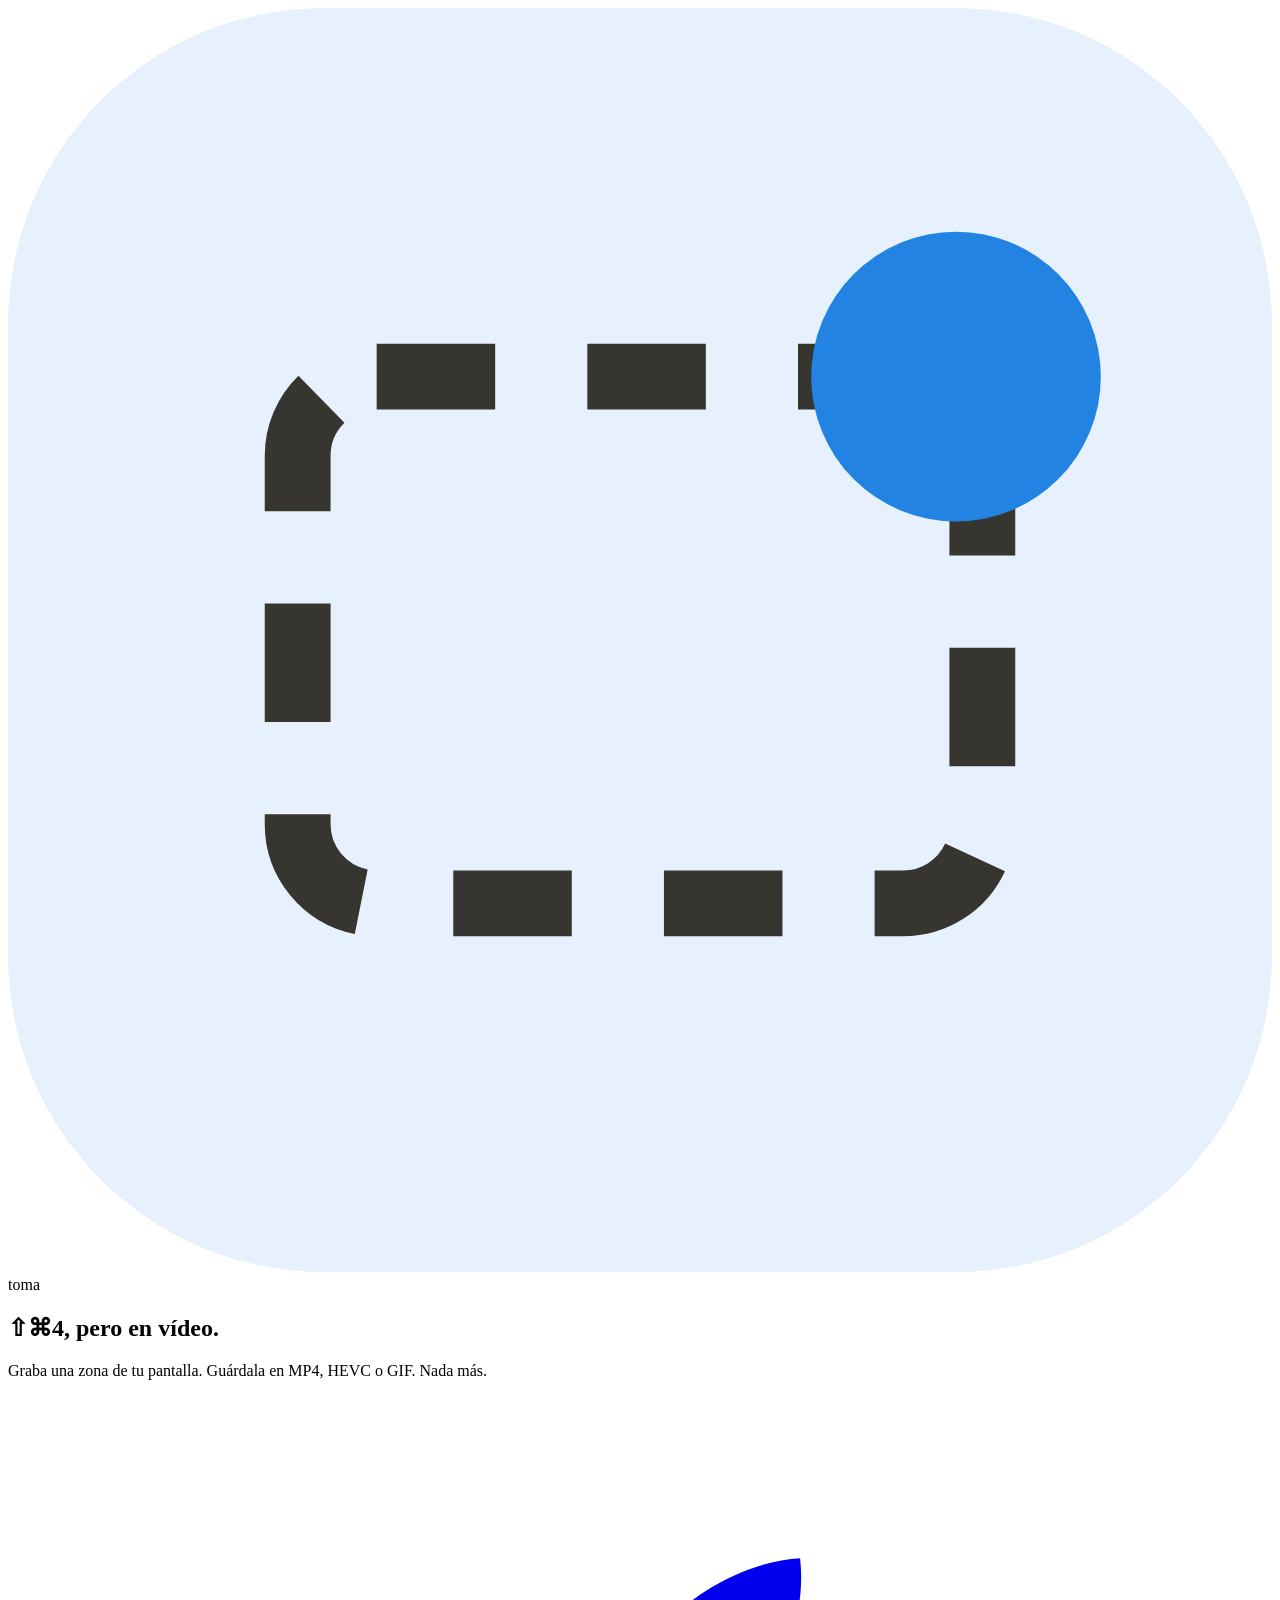
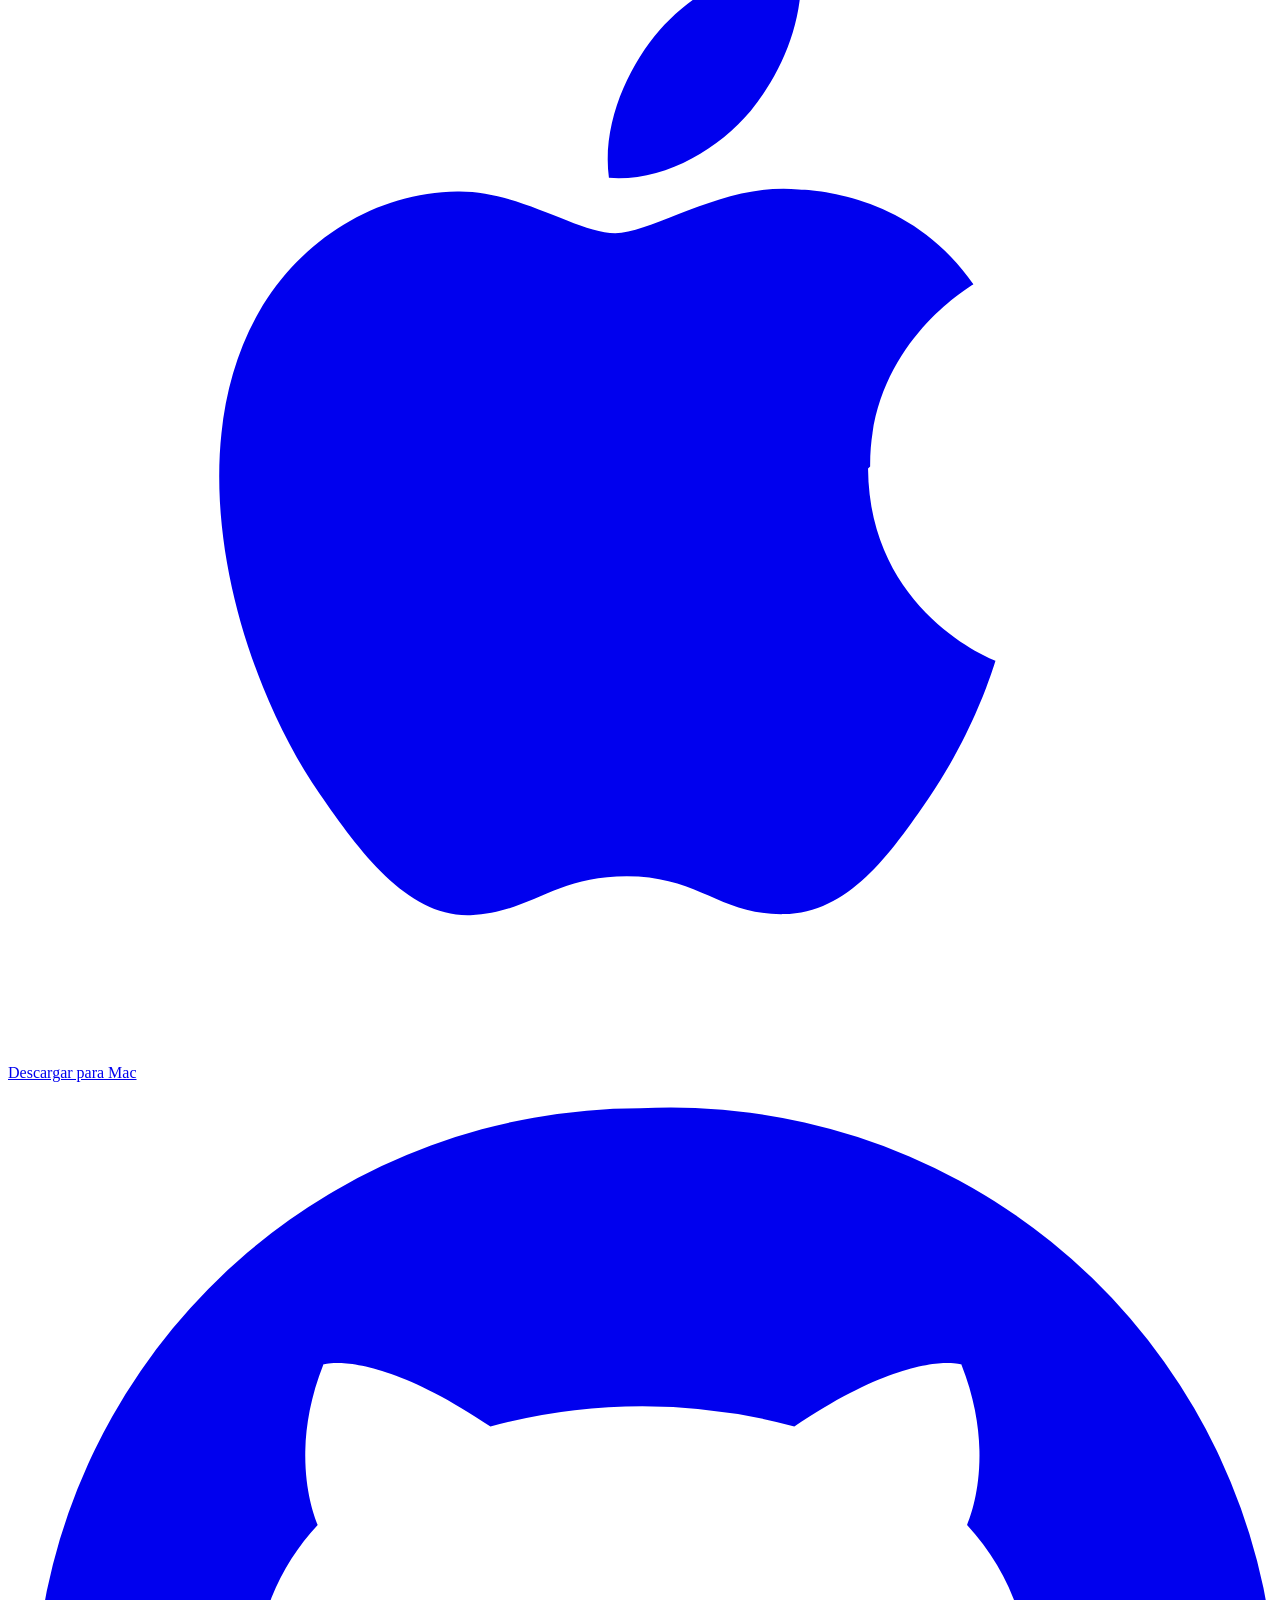
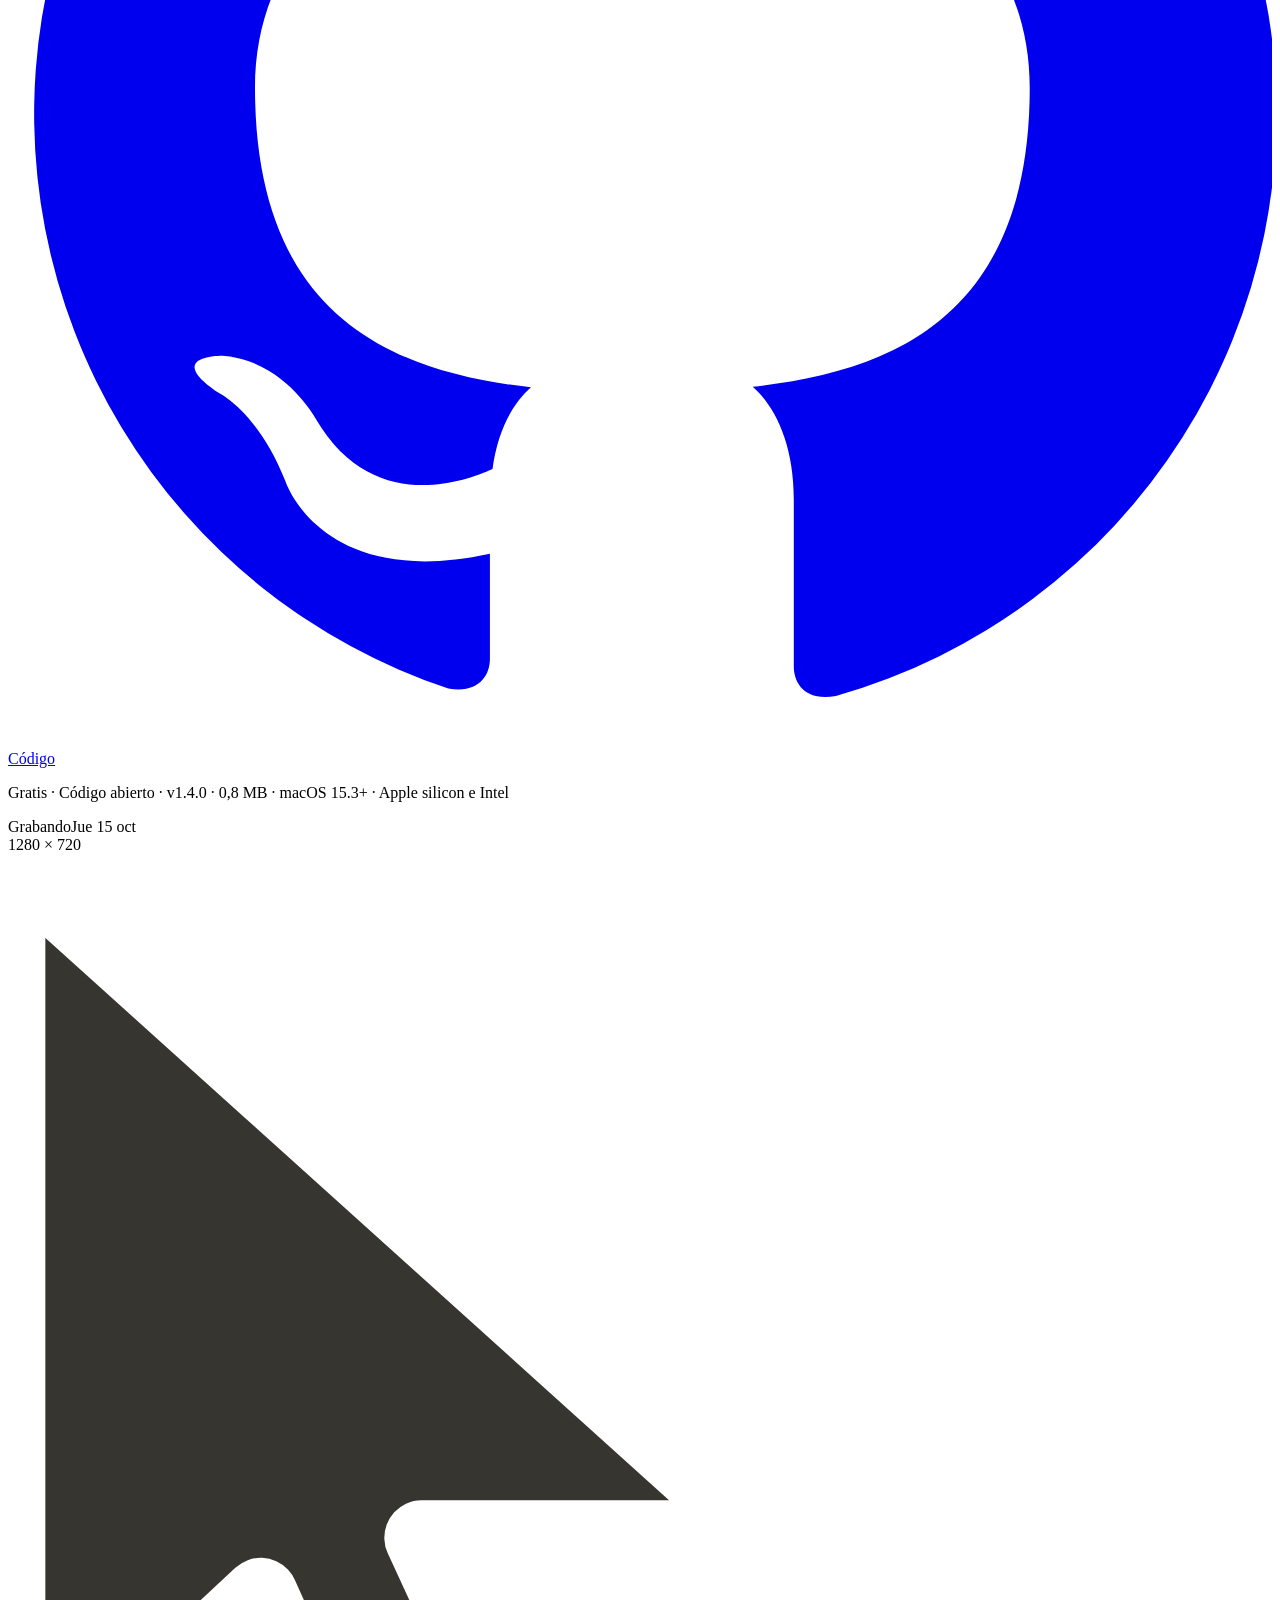
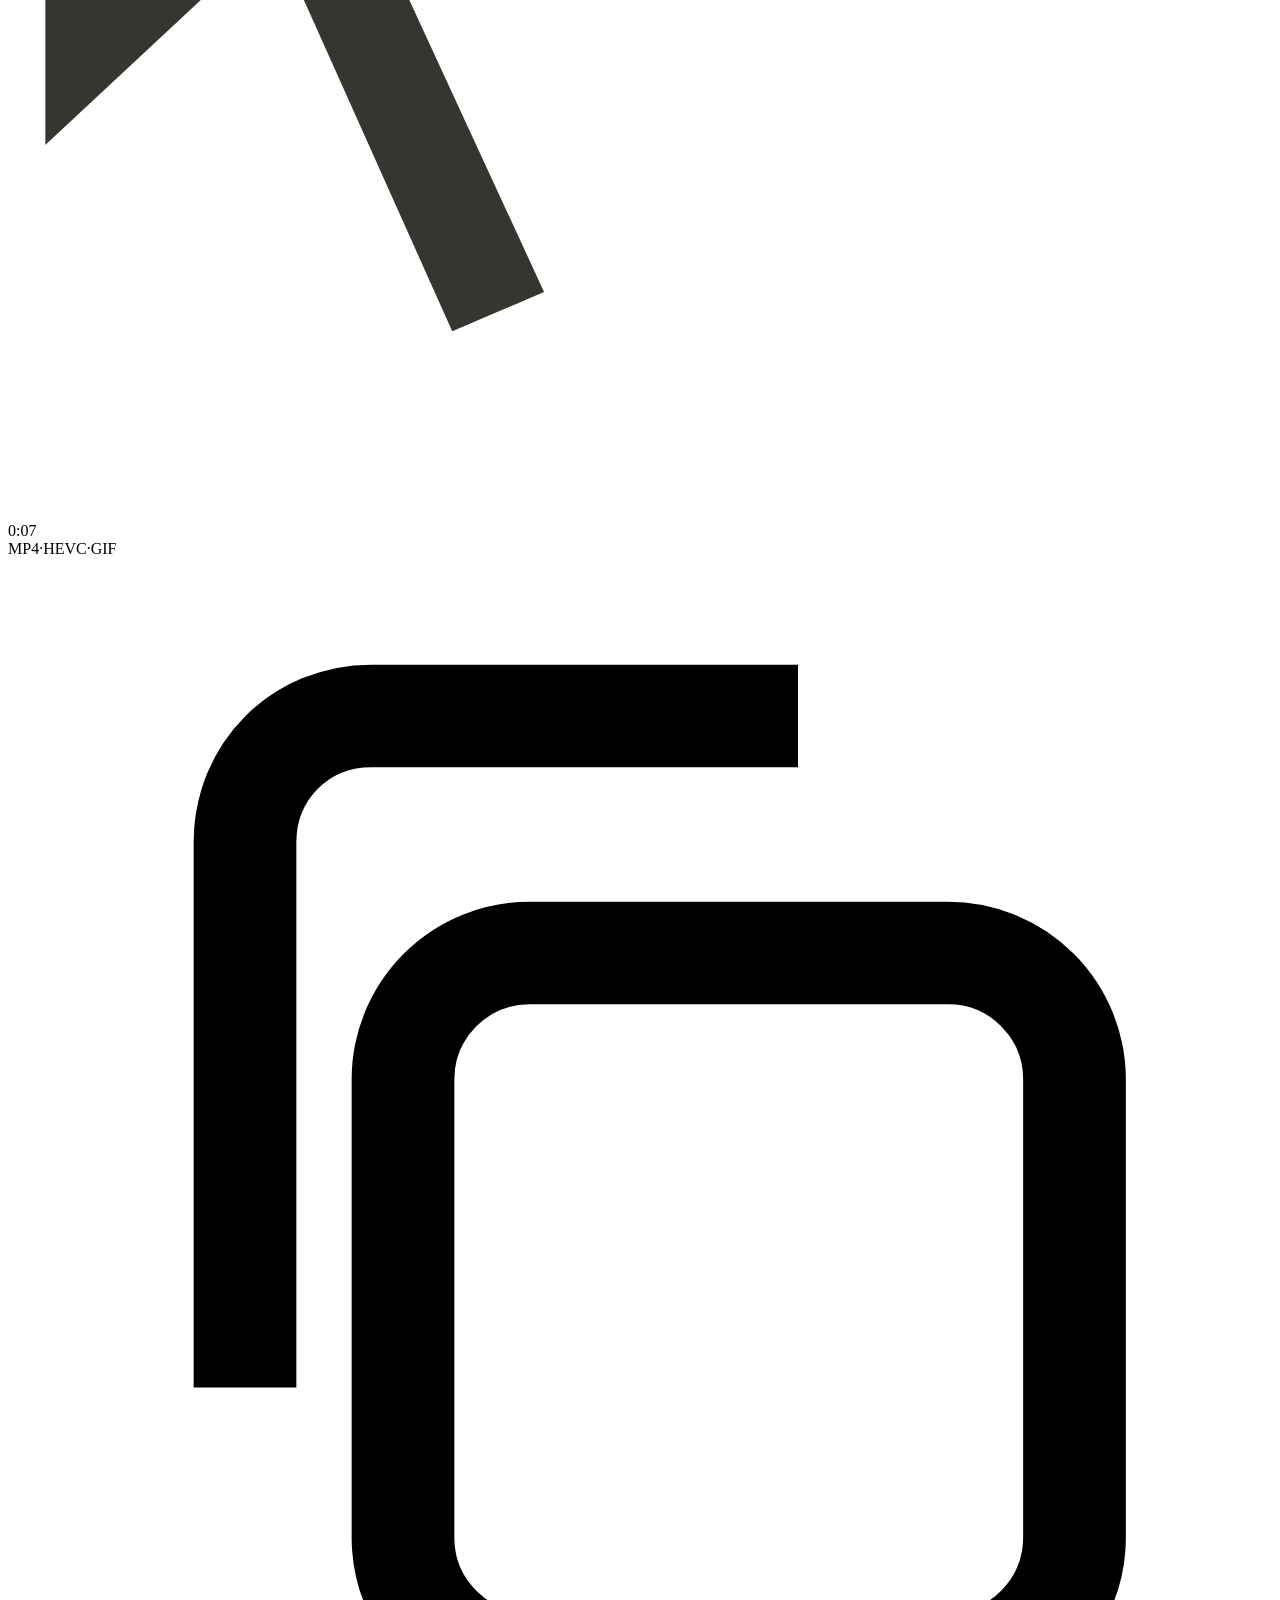
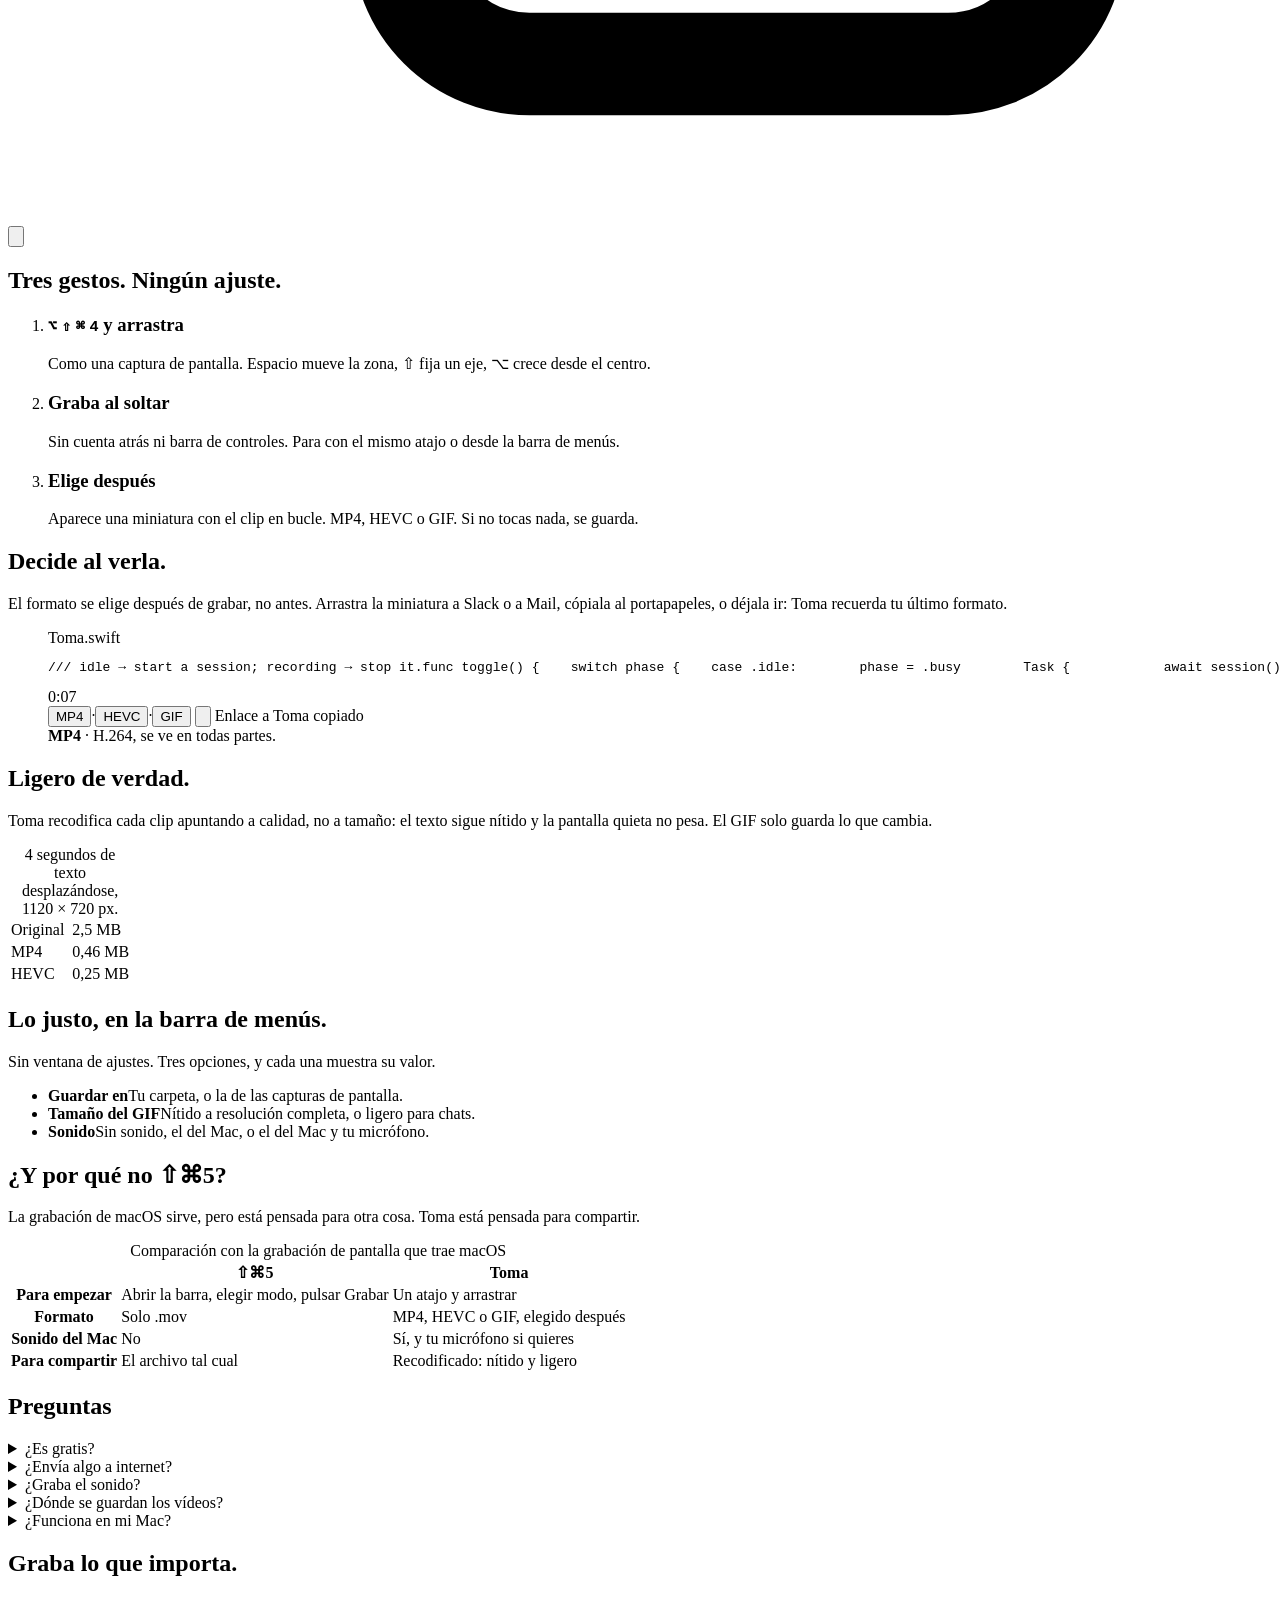
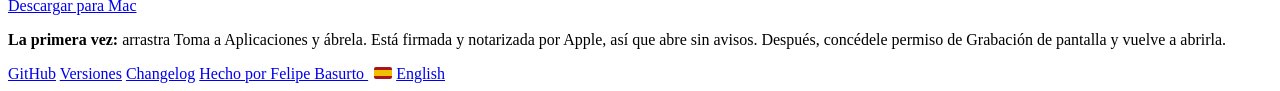
==== commit c0fb43cd: "Support macOS 15.3 and the releases after it Sequoia 15.3 is the floor, so 15.4 through macOS 26 kee" ====
--- a/landing/es/index.html
+++ b/landing/es/index.html
@@ -46,8 +46,8 @@
   "url": "https://toma.felipebasurto.com/es/",
   "description": "Graba una zona de la pantalla del Mac y guárdala en MP4, HEVC o GIF.",
   "applicationCategory": "MultimediaApplication",
-  "operatingSystem": "macOS 26",
-  "softwareVersion": "1.2.0",
+  "operatingSystem": "macOS 15.3",
+  "softwareVersion": "1.4.0",
   "fileSize": "0.8 MB",
   "downloadUrl": "https://github.com/felipebasurto/toma/releases/latest/download/Toma.dmg",
   "license": "https://opensource.org/licenses/MIT",
@@ -107,7 +107,7 @@
     "name": "¿Funciona en mi Mac?",
     "acceptedAnswer": {
      "@type": "Answer",
-     "text": "Necesitas macOS 26 o posterior. Es universal: funciona en Apple silicon y en Intel, y pesa menos de 1 MB."
+     "text": "Necesitas macOS 15.3 o posterior. Es universal: funciona en Apple silicon y en Intel, y pesa menos de 1 MB."
     }
    }
   ]
@@ -143,7 +143,7 @@
         <span class="stars" data-stars hidden><span aria-hidden="true">★</span> <span data-count></span><span class="sr"> estrellas en GitHub</span></span>
       </a>
     </div>
-    <p class="meta">Gratis · Código abierto · <span data-version>v1.2.0</span> · <span data-size>0,8 MB</span> · macOS 26 · Apple silicon e Intel</p>
+    <p class="meta">Gratis · Código abierto · <span data-version>v1.4.0</span> · <span data-size>0,8 MB</span> · macOS 15.3+ · Apple silicon e Intel</p>
 
     <div class="stage" aria-label="Animación: se dibuja una zona, se graba y aparece la miniatura con MP4, HEVC y GIF" role="img">
       <div class="bar"><span class="timer">Grabando</span><span>Jue 15 oct</span></div>
@@ -266,7 +266,7 @@
       </details>
       <details>
         <summary>¿Funciona en mi Mac?</summary>
-        <p>Necesitas macOS 26 o posterior. Es universal: funciona en Apple silicon y en Intel, y pesa menos de 1 MB.</p>
+        <p>Necesitas macOS 15.3 o posterior. Es universal: funciona en Apple silicon y en Intel, y pesa menos de 1 MB.</p>
       </details>
     </div>
   </section>
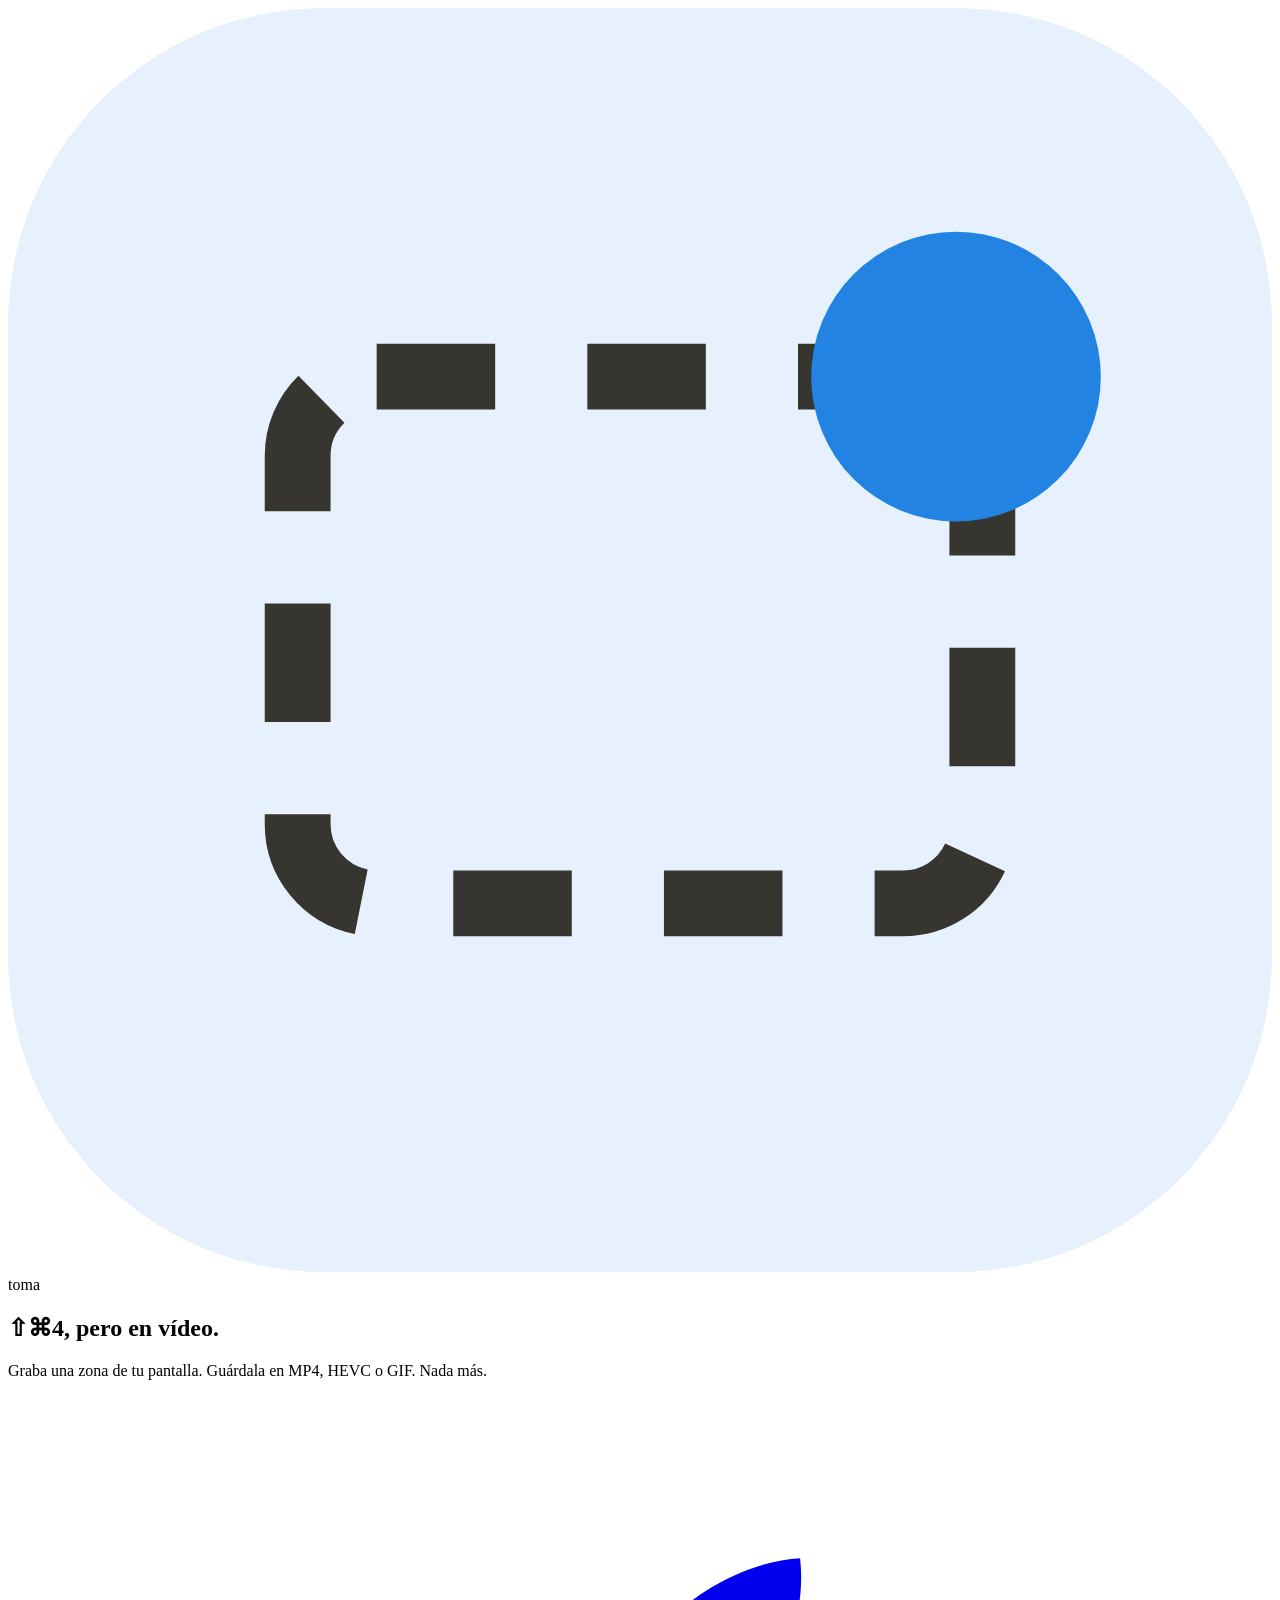
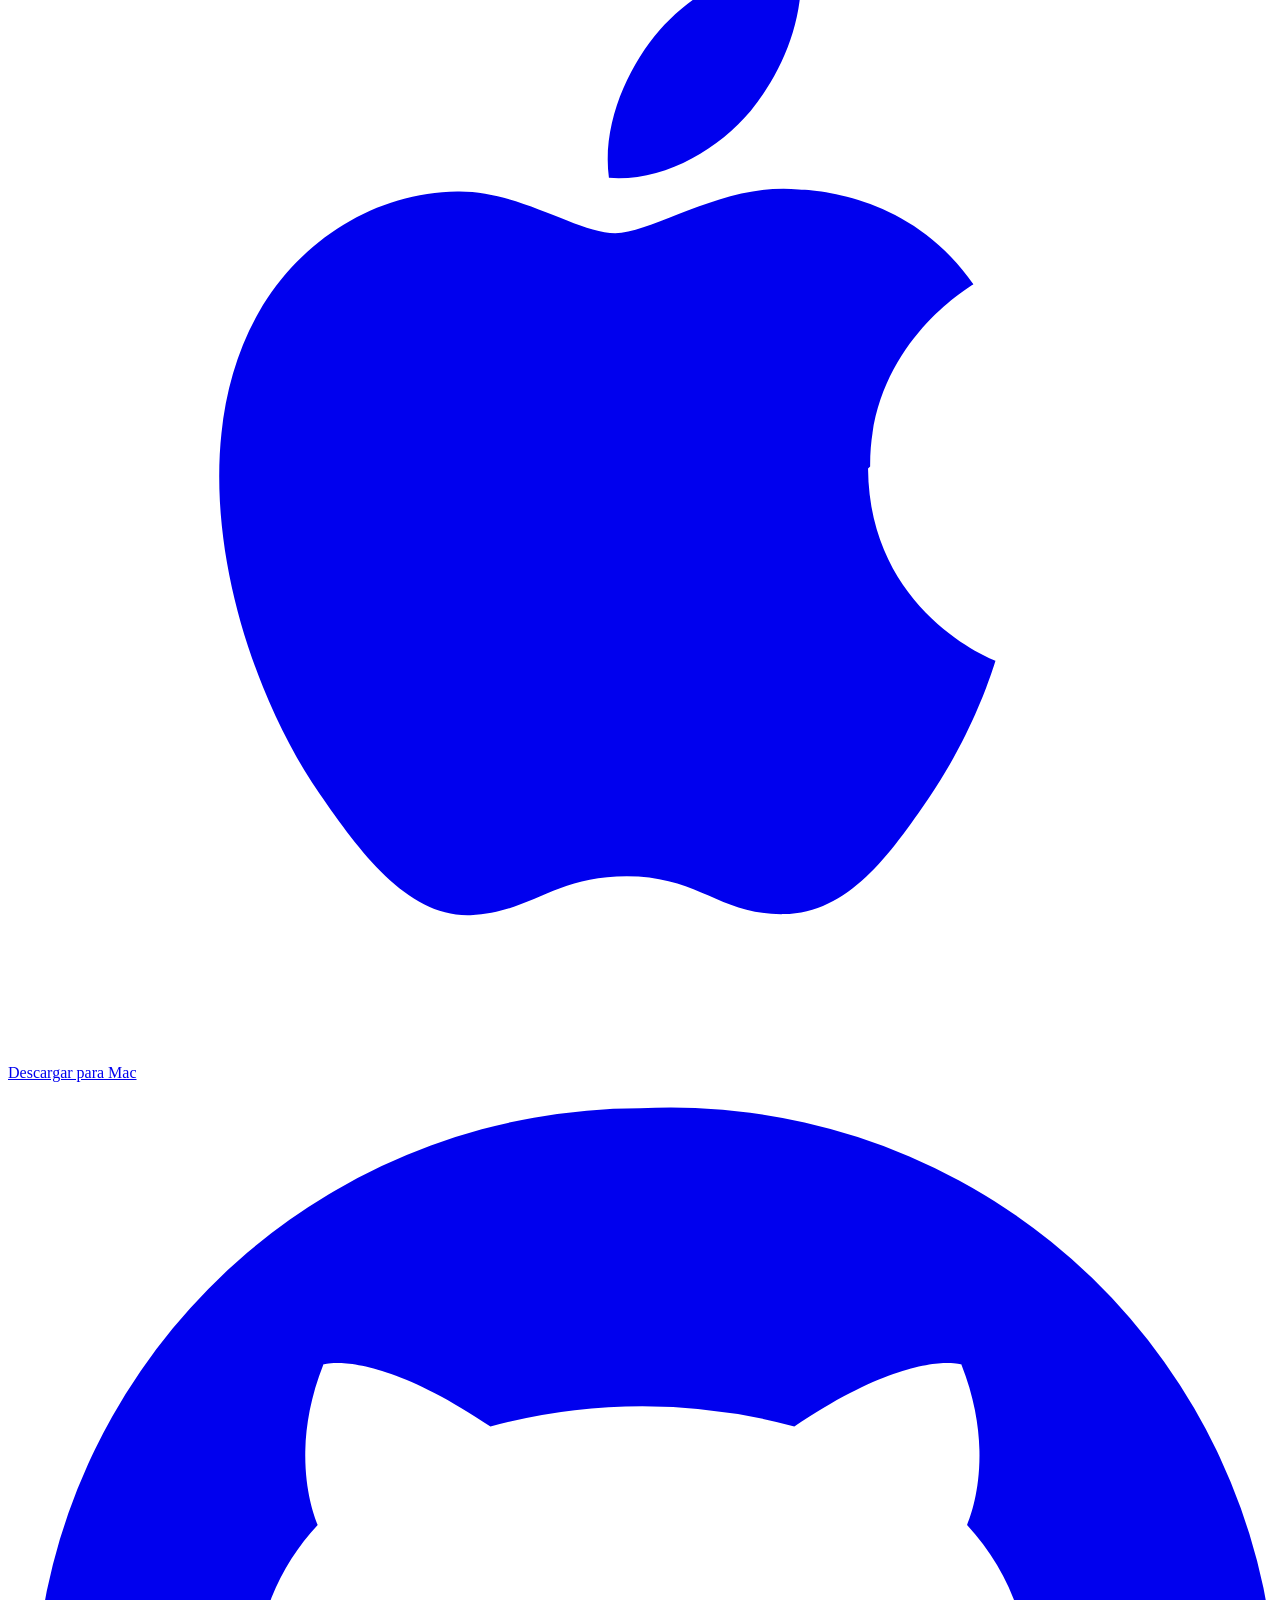
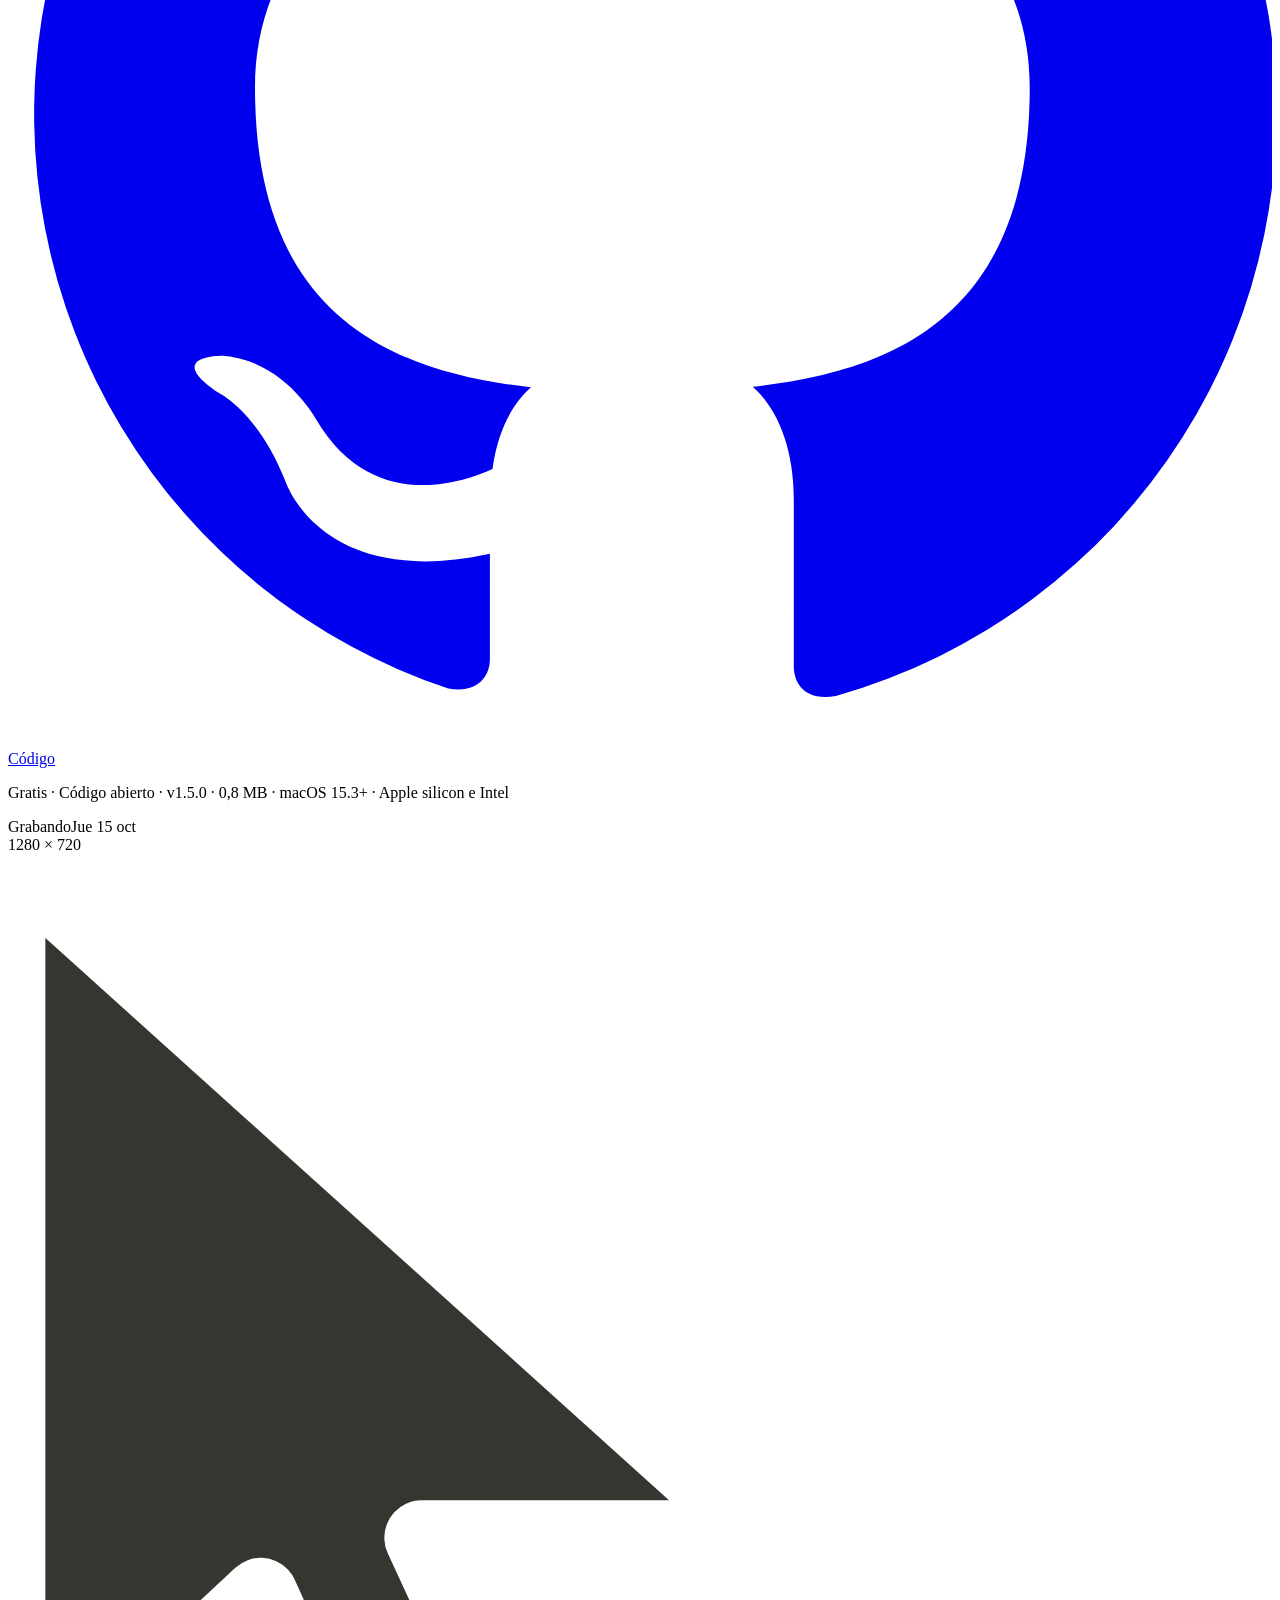
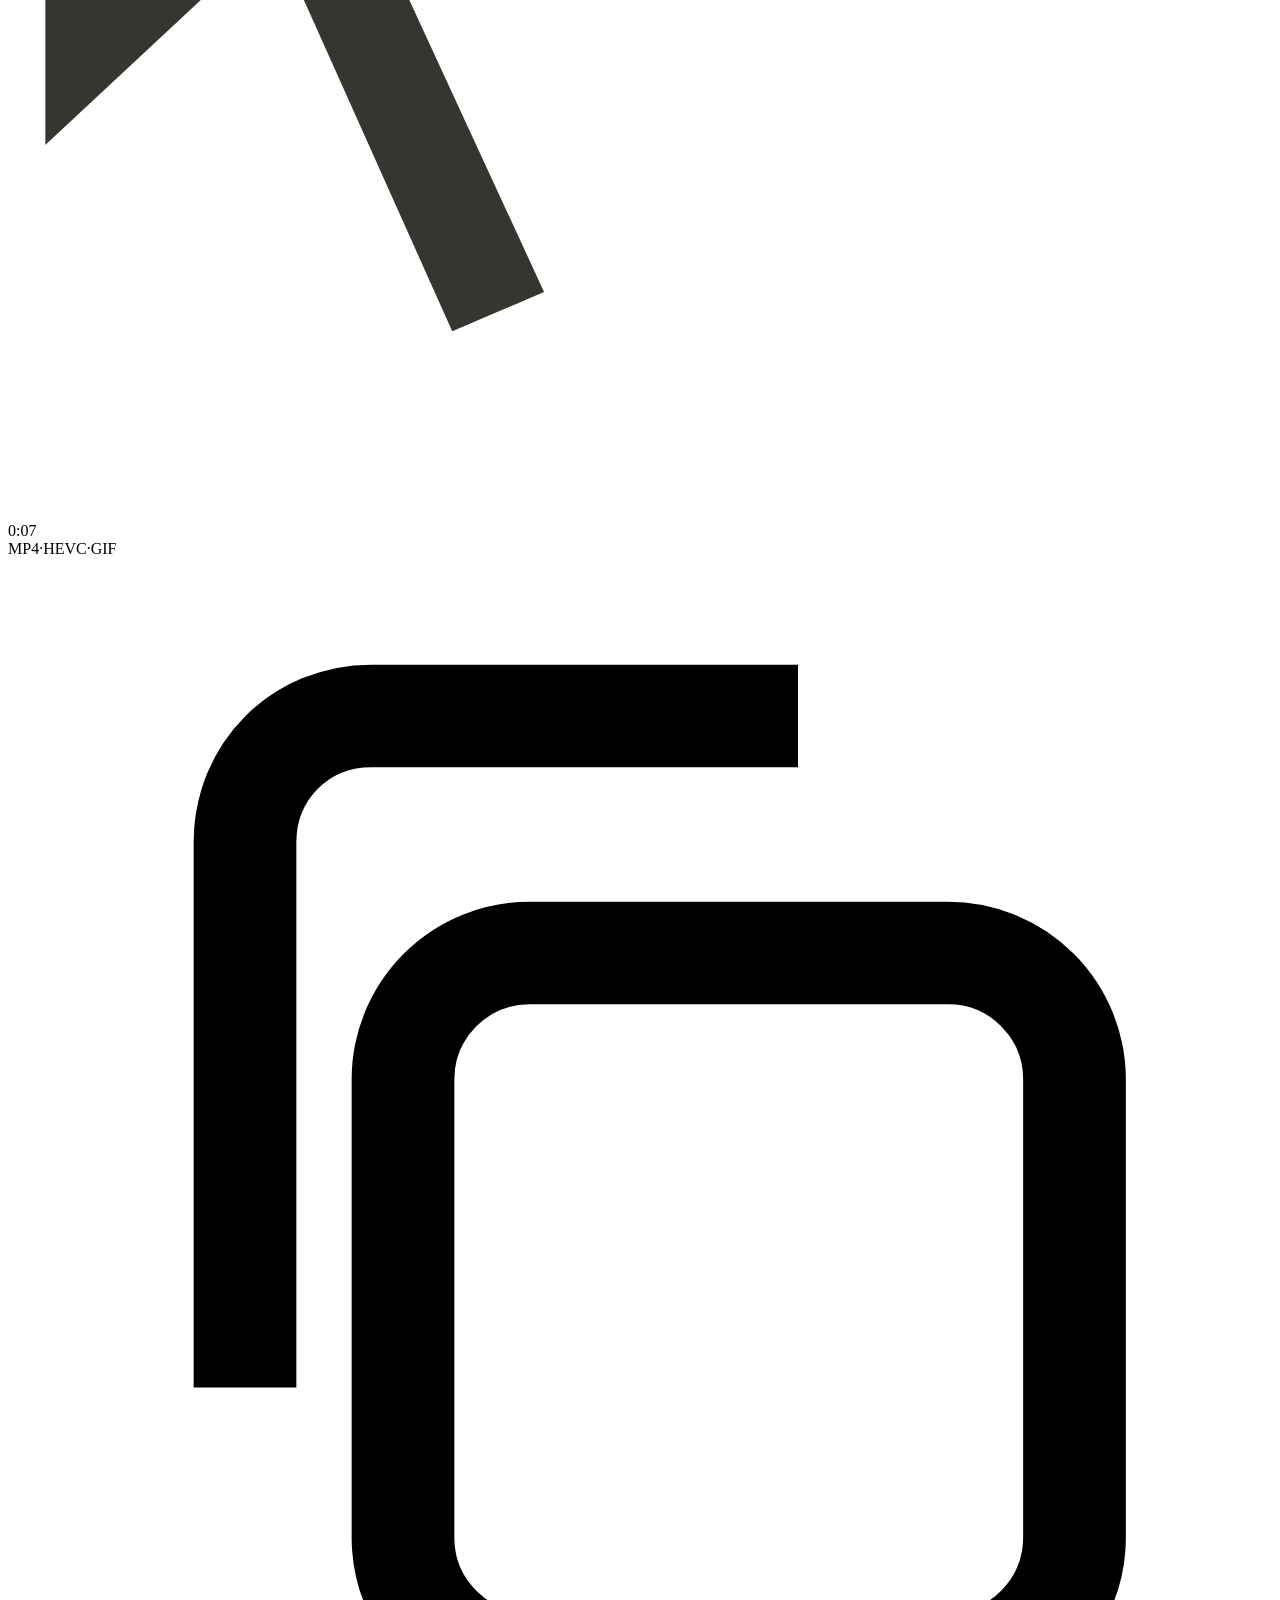
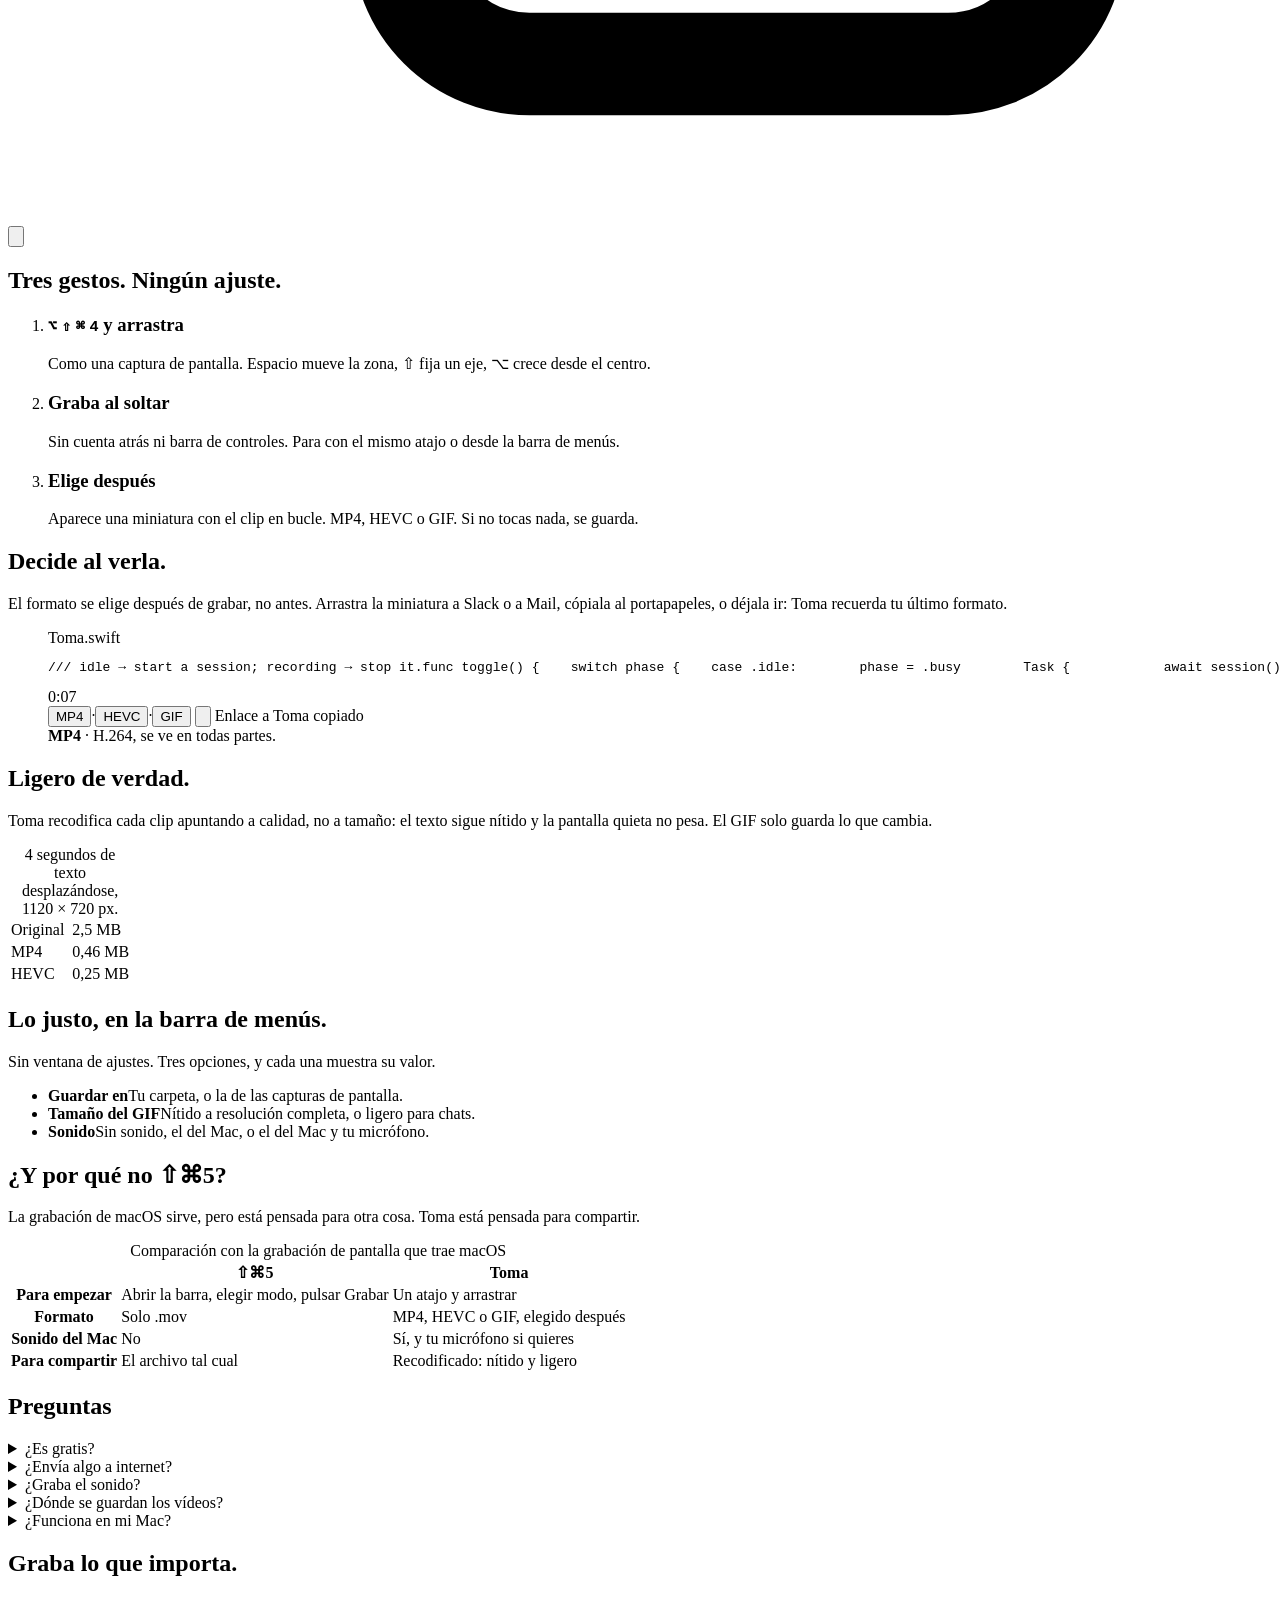
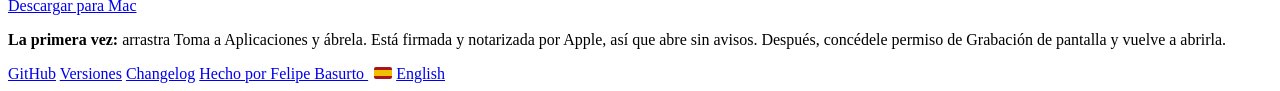
==== commit 188acdfd: "Toma 1.5.0 Version bump for the area confirmation release. build.sh now asks SwiftPM for the binary " ====
--- a/landing/es/index.html
+++ b/landing/es/index.html
@@ -47,7 +47,7 @@
   "description": "Graba una zona de la pantalla del Mac y guárdala en MP4, HEVC o GIF.",
   "applicationCategory": "MultimediaApplication",
   "operatingSystem": "macOS 15.3",
-  "softwareVersion": "1.4.0",
+  "softwareVersion": "1.5.0",
   "fileSize": "0.8 MB",
   "downloadUrl": "https://github.com/felipebasurto/toma/releases/latest/download/Toma.dmg",
   "license": "https://opensource.org/licenses/MIT",
@@ -143,7 +143,7 @@
         <span class="stars" data-stars hidden><span aria-hidden="true">★</span> <span data-count></span><span class="sr"> estrellas en GitHub</span></span>
       </a>
     </div>
-    <p class="meta">Gratis · Código abierto · <span data-version>v1.4.0</span> · <span data-size>0,8 MB</span> · macOS 15.3+ · Apple silicon e Intel</p>
+    <p class="meta">Gratis · Código abierto · <span data-version>v1.5.0</span> · <span data-size>0,8 MB</span> · macOS 15.3+ · Apple silicon e Intel</p>
 
     <div class="stage" aria-label="Animación: se dibuja una zona, se graba y aparece la miniatura con MP4, HEVC y GIF" role="img">
       <div class="bar"><span class="timer">Grabando</span><span>Jue 15 oct</span></div>
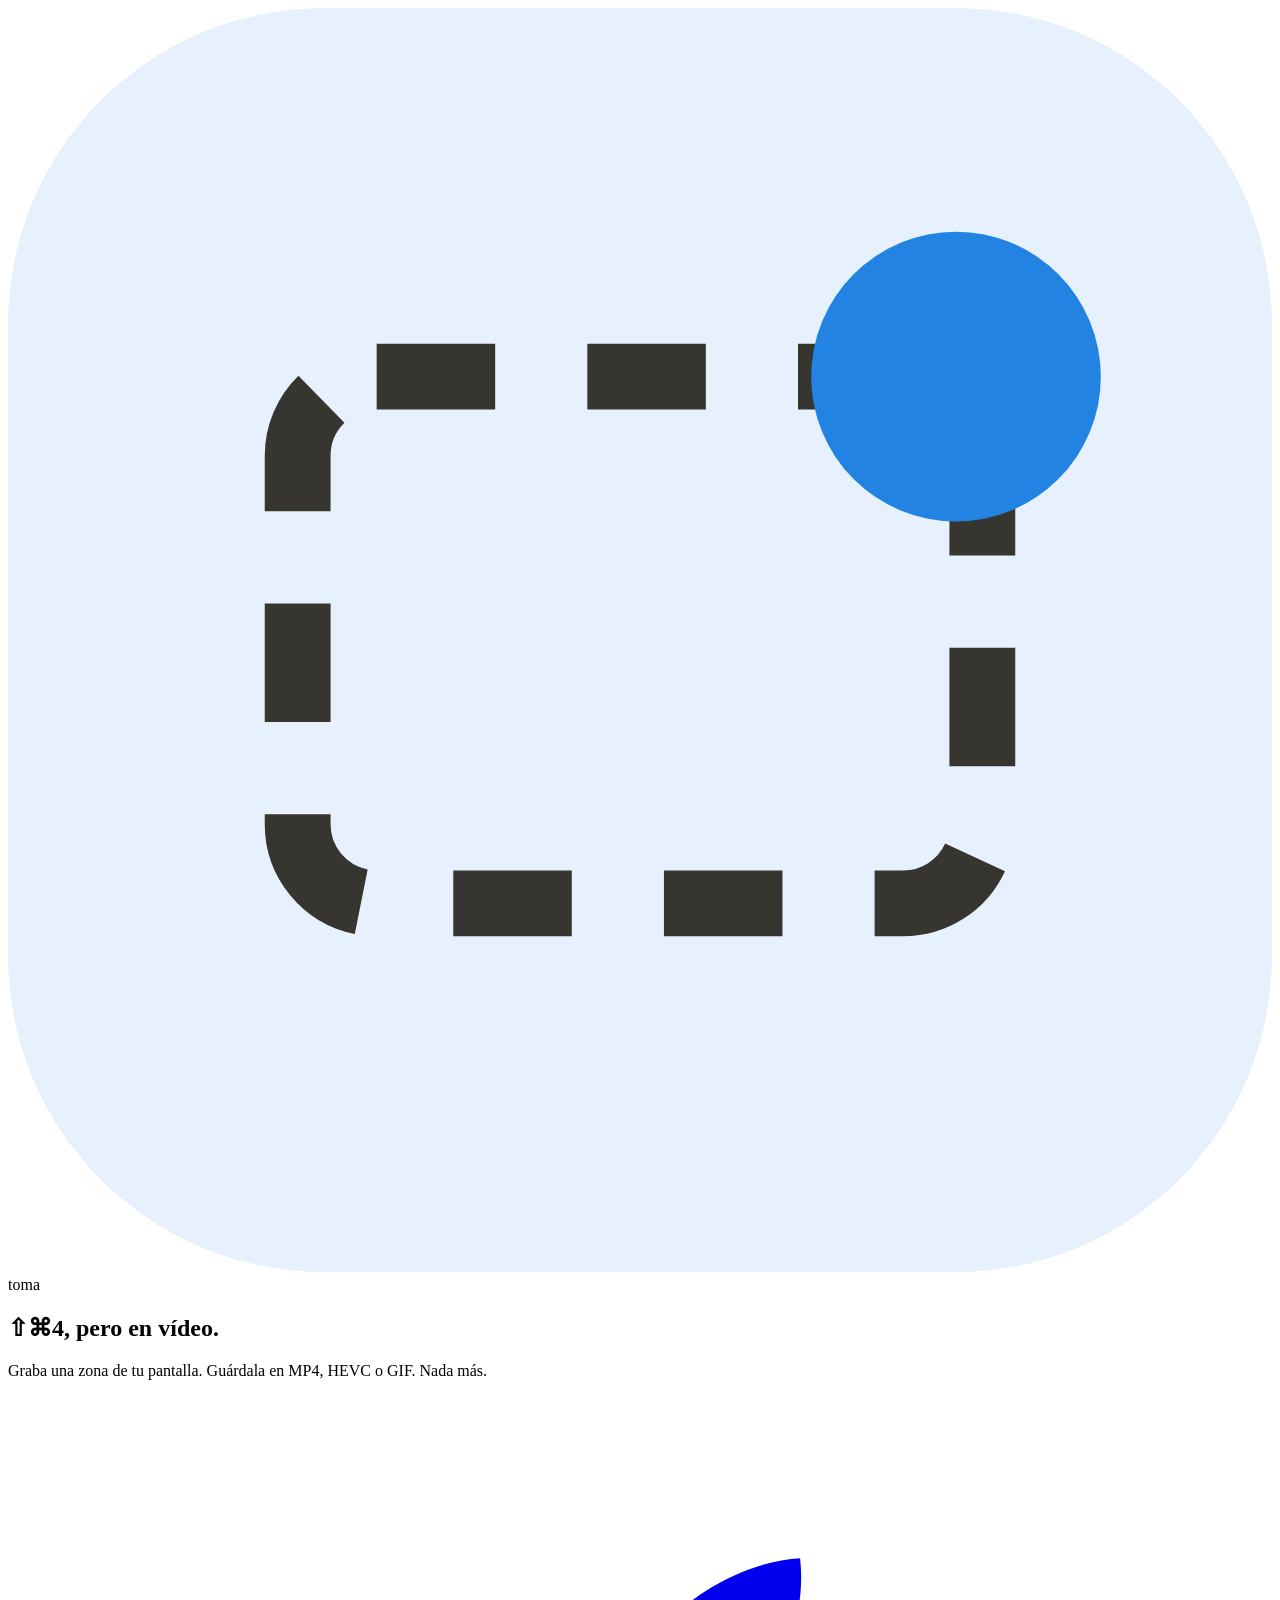
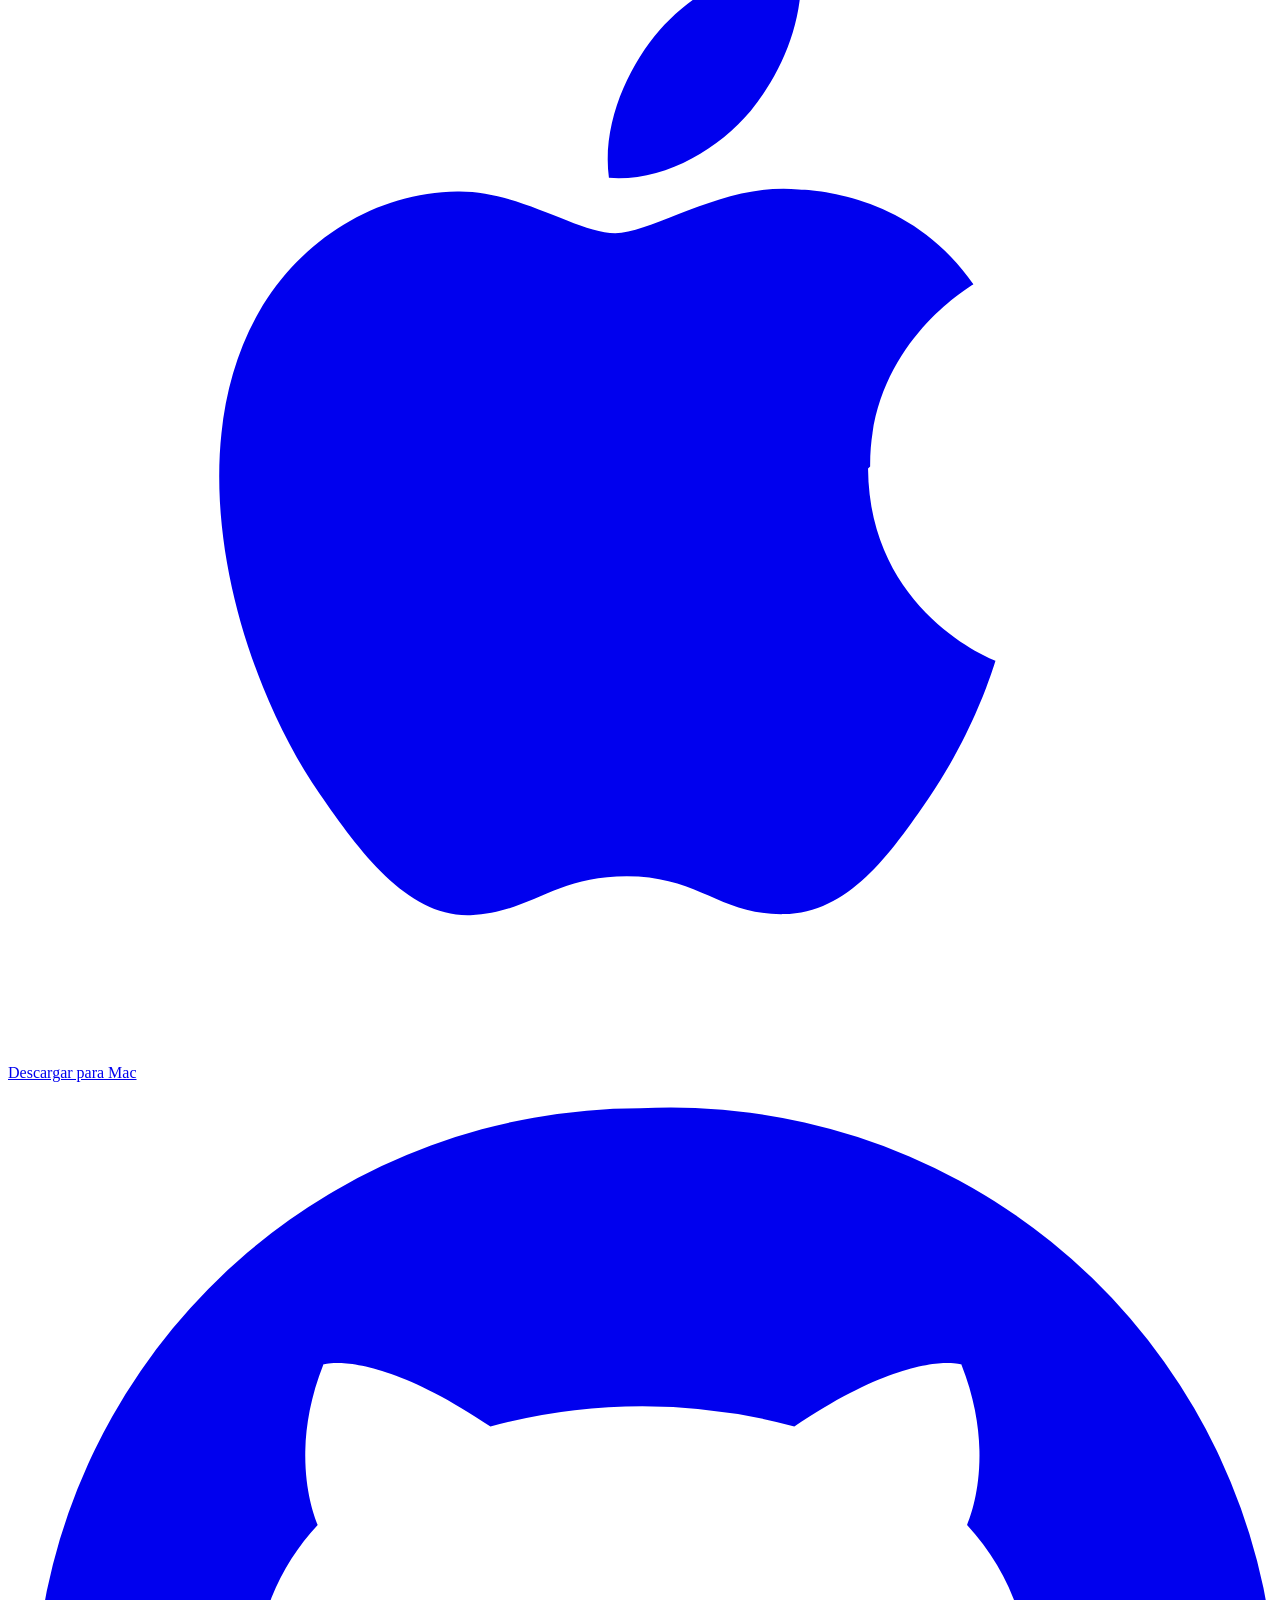
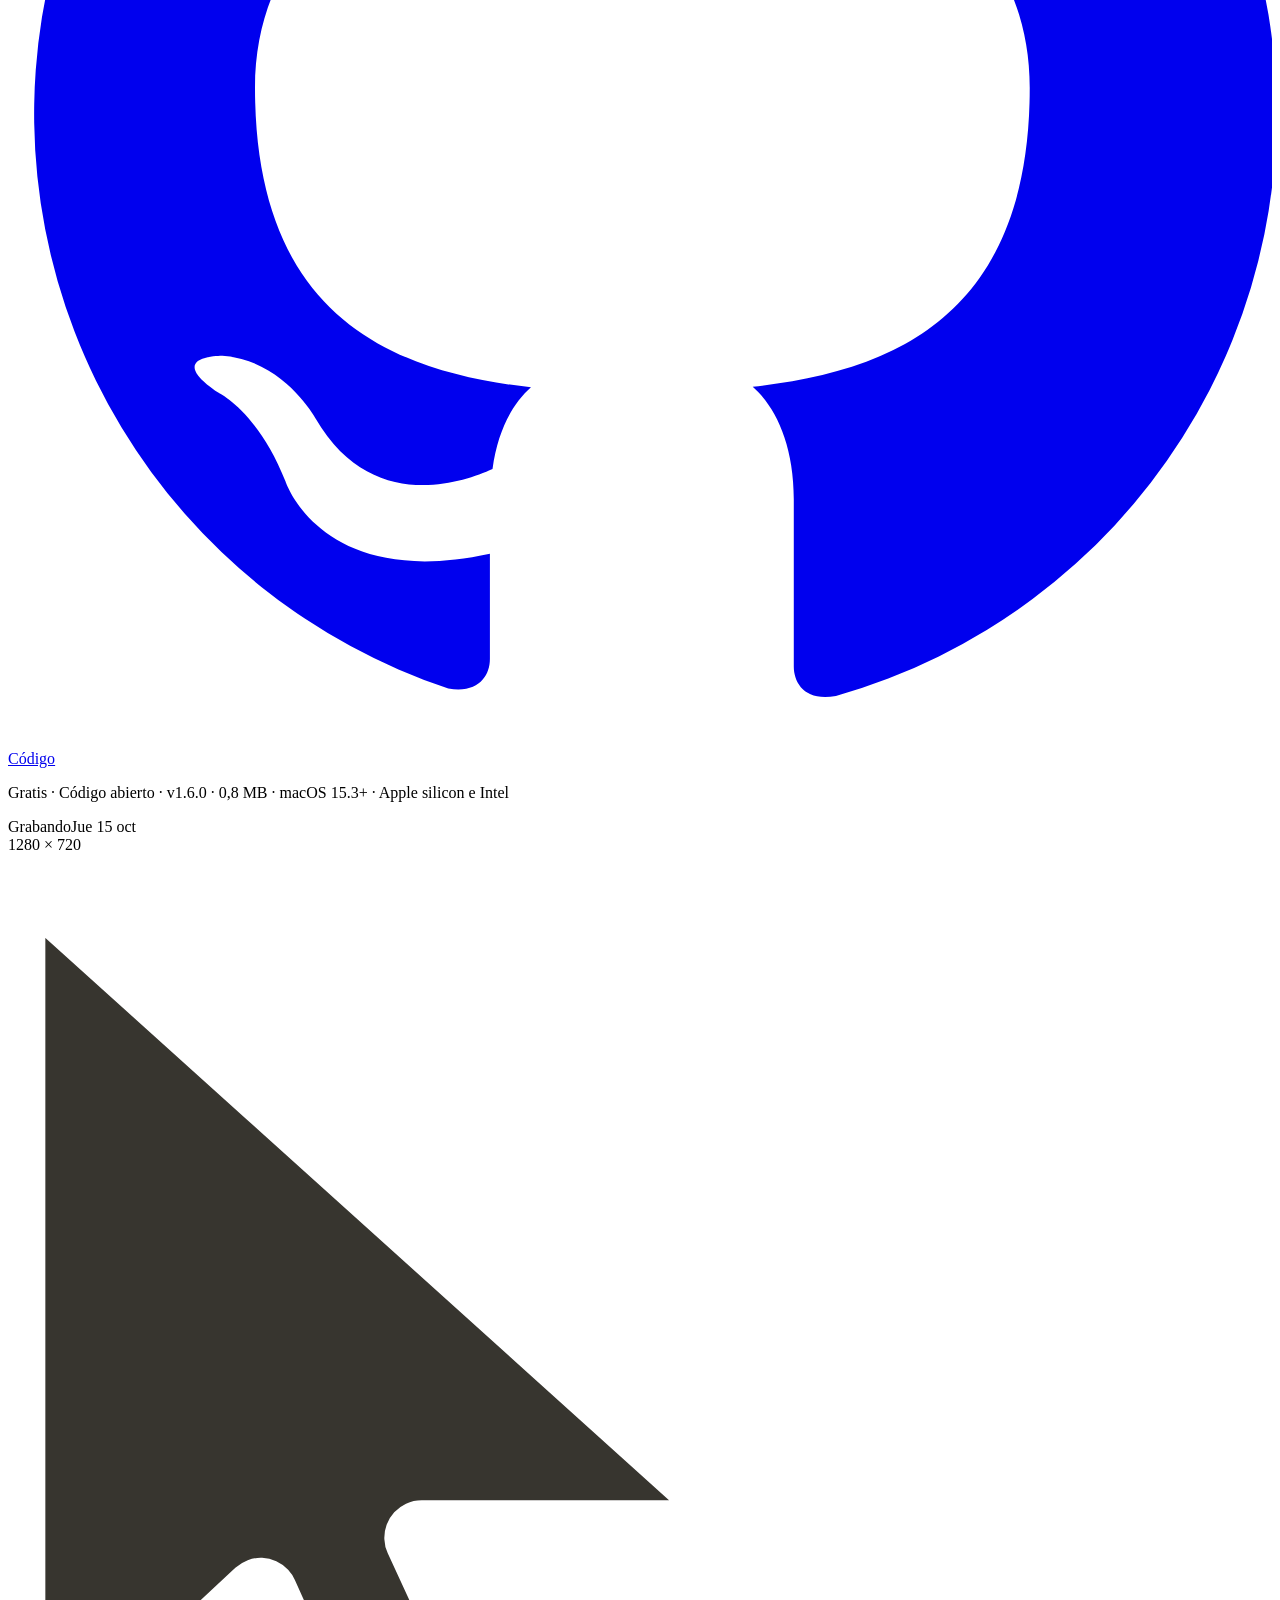
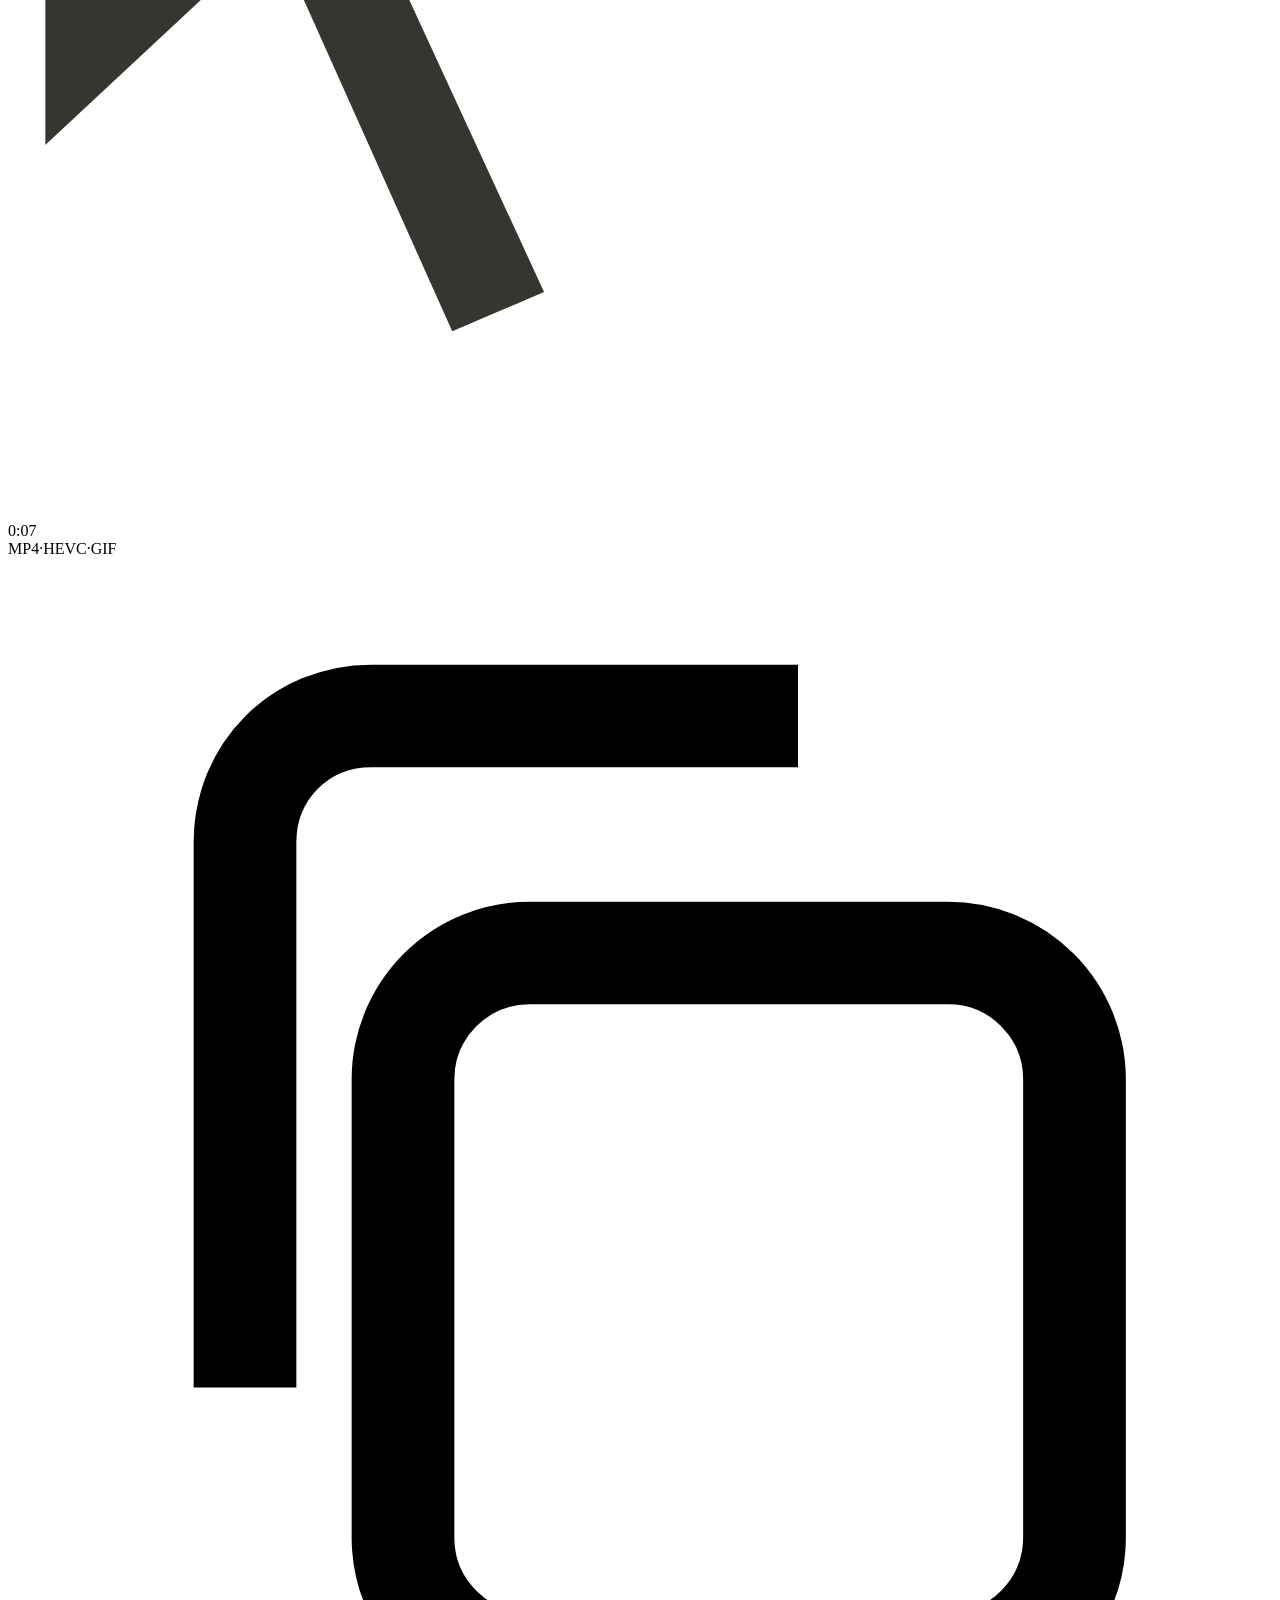
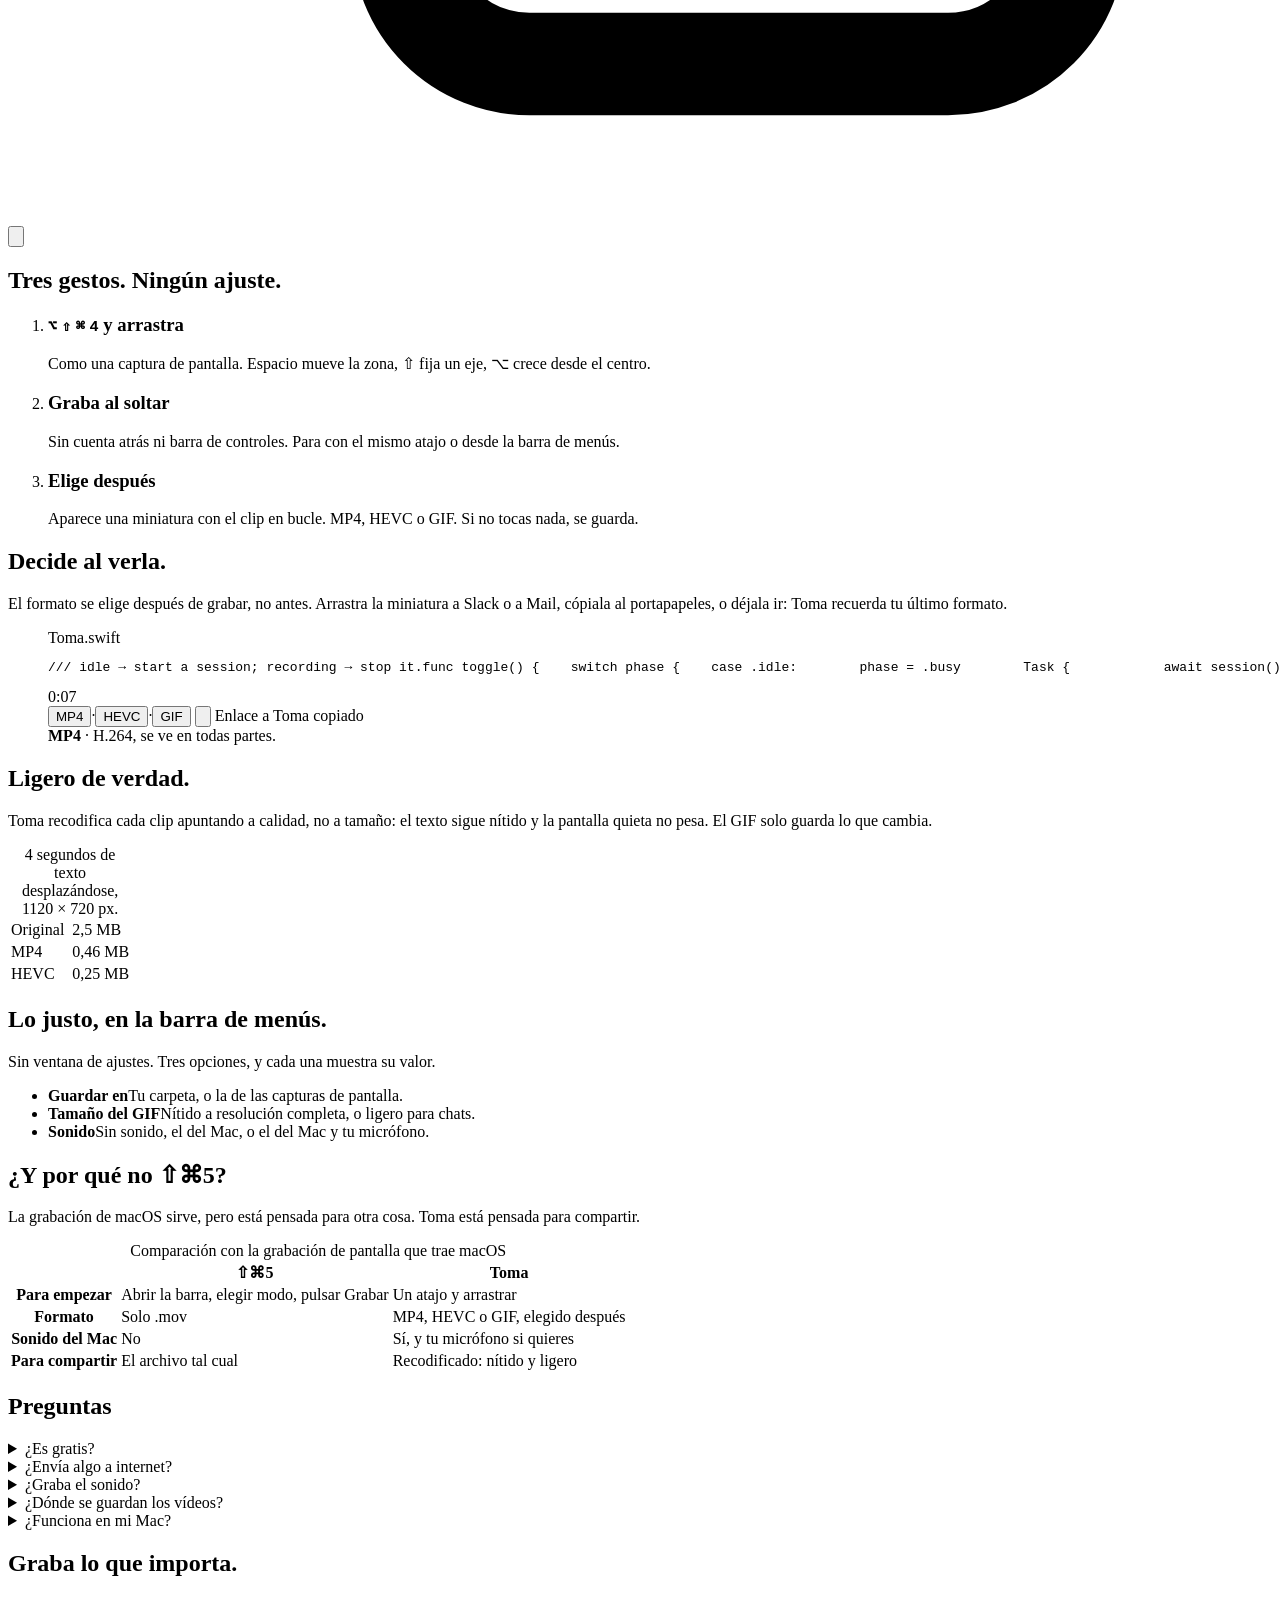
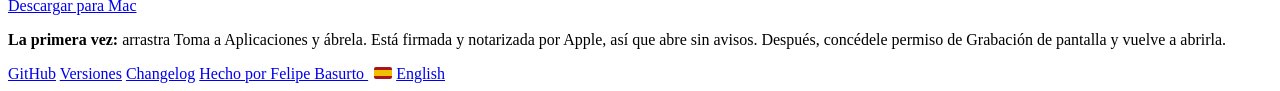
==== commit 148b9ae4: "Toma 1.6.0 Co-Authored-By: Claude Opus 5.5 <noreply@anthropic.com>" ====
--- a/landing/es/index.html
+++ b/landing/es/index.html
@@ -47,7 +47,7 @@
   "description": "Graba una zona de la pantalla del Mac y guárdala en MP4, HEVC o GIF.",
   "applicationCategory": "MultimediaApplication",
   "operatingSystem": "macOS 15.3",
-  "softwareVersion": "1.5.0",
+  "softwareVersion": "1.6.0",
   "fileSize": "0.8 MB",
   "downloadUrl": "https://github.com/felipebasurto/toma/releases/latest/download/Toma.dmg",
   "license": "https://opensource.org/licenses/MIT",
@@ -143,7 +143,7 @@
         <span class="stars" data-stars hidden><span aria-hidden="true">★</span> <span data-count></span><span class="sr"> estrellas en GitHub</span></span>
       </a>
     </div>
-    <p class="meta">Gratis · Código abierto · <span data-version>v1.5.0</span> · <span data-size>0,8 MB</span> · macOS 15.3+ · Apple silicon e Intel</p>
+    <p class="meta">Gratis · Código abierto · <span data-version>v1.6.0</span> · <span data-size>0,8 MB</span> · macOS 15.3+ · Apple silicon e Intel</p>
 
     <div class="stage" aria-label="Animación: se dibuja una zona, se graba y aparece la miniatura con MP4, HEVC y GIF" role="img">
       <div class="bar"><span class="timer">Grabando</span><span>Jue 15 oct</span></div>
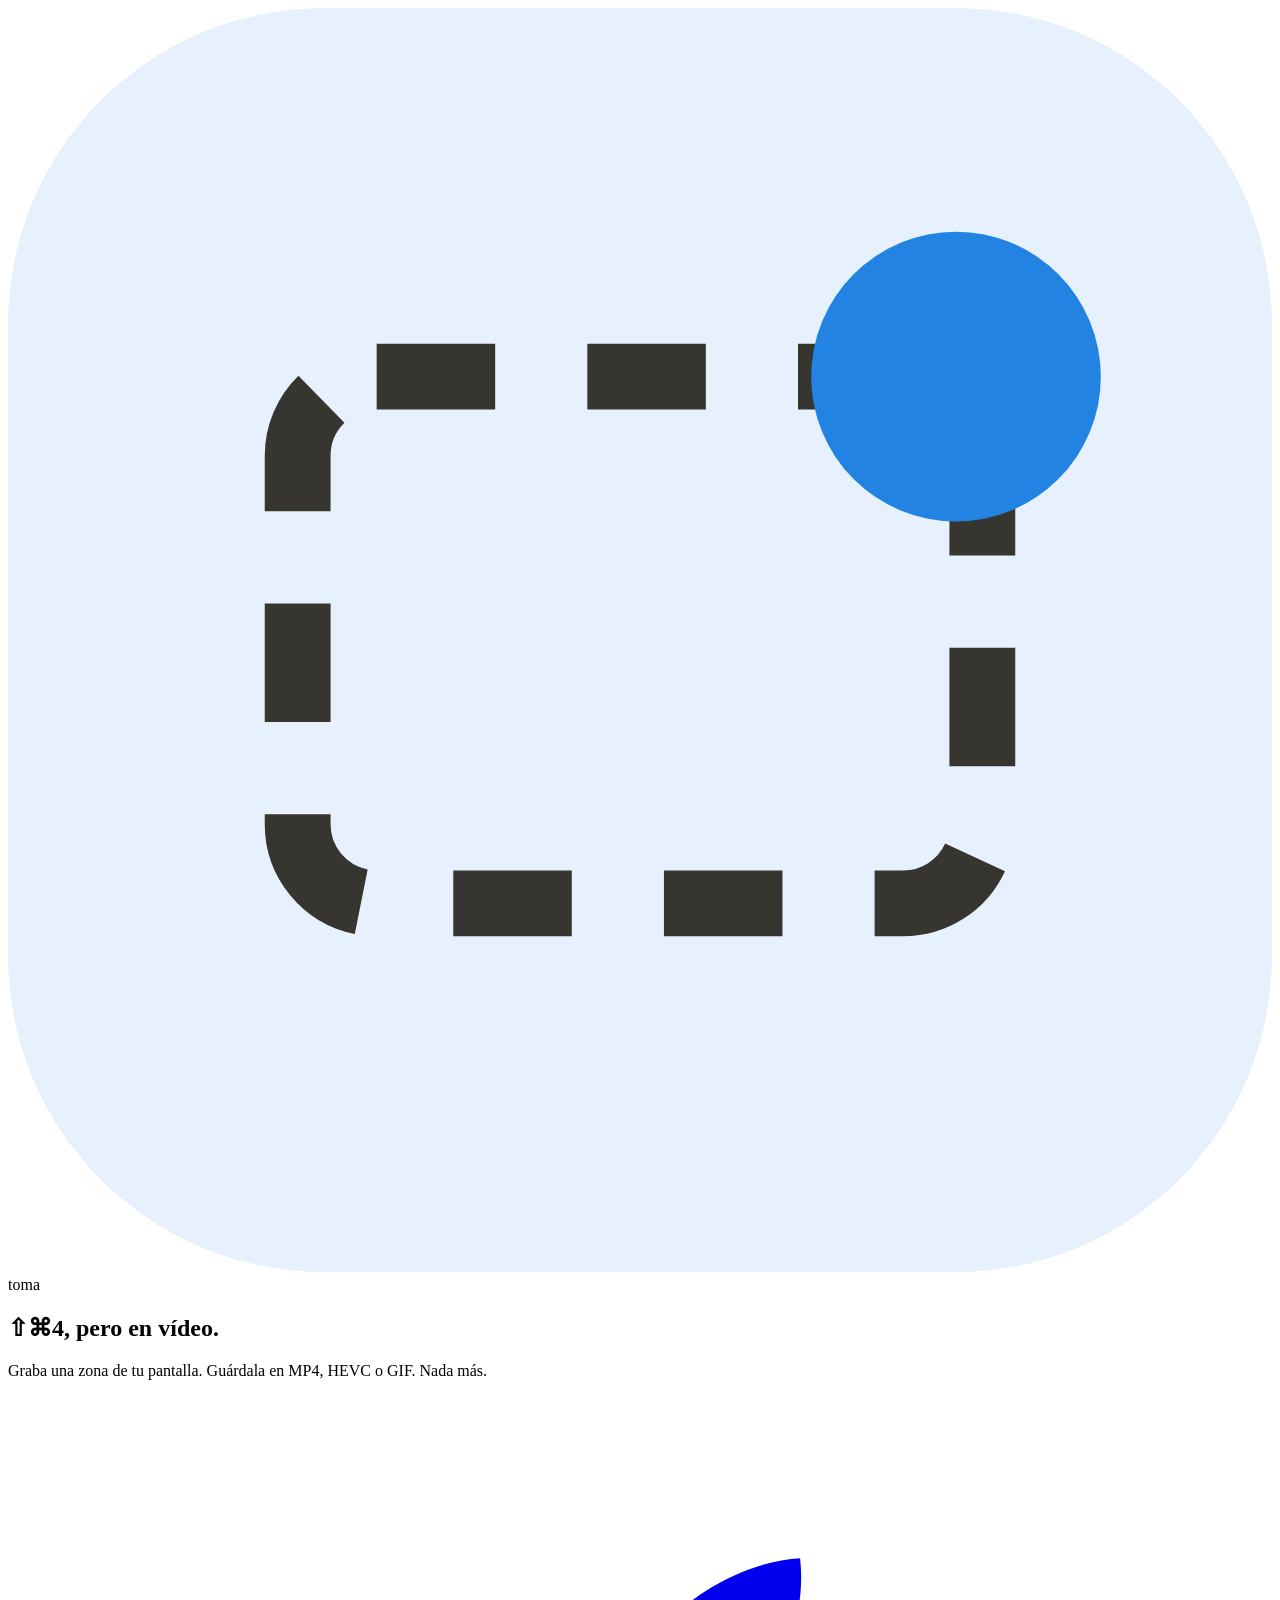
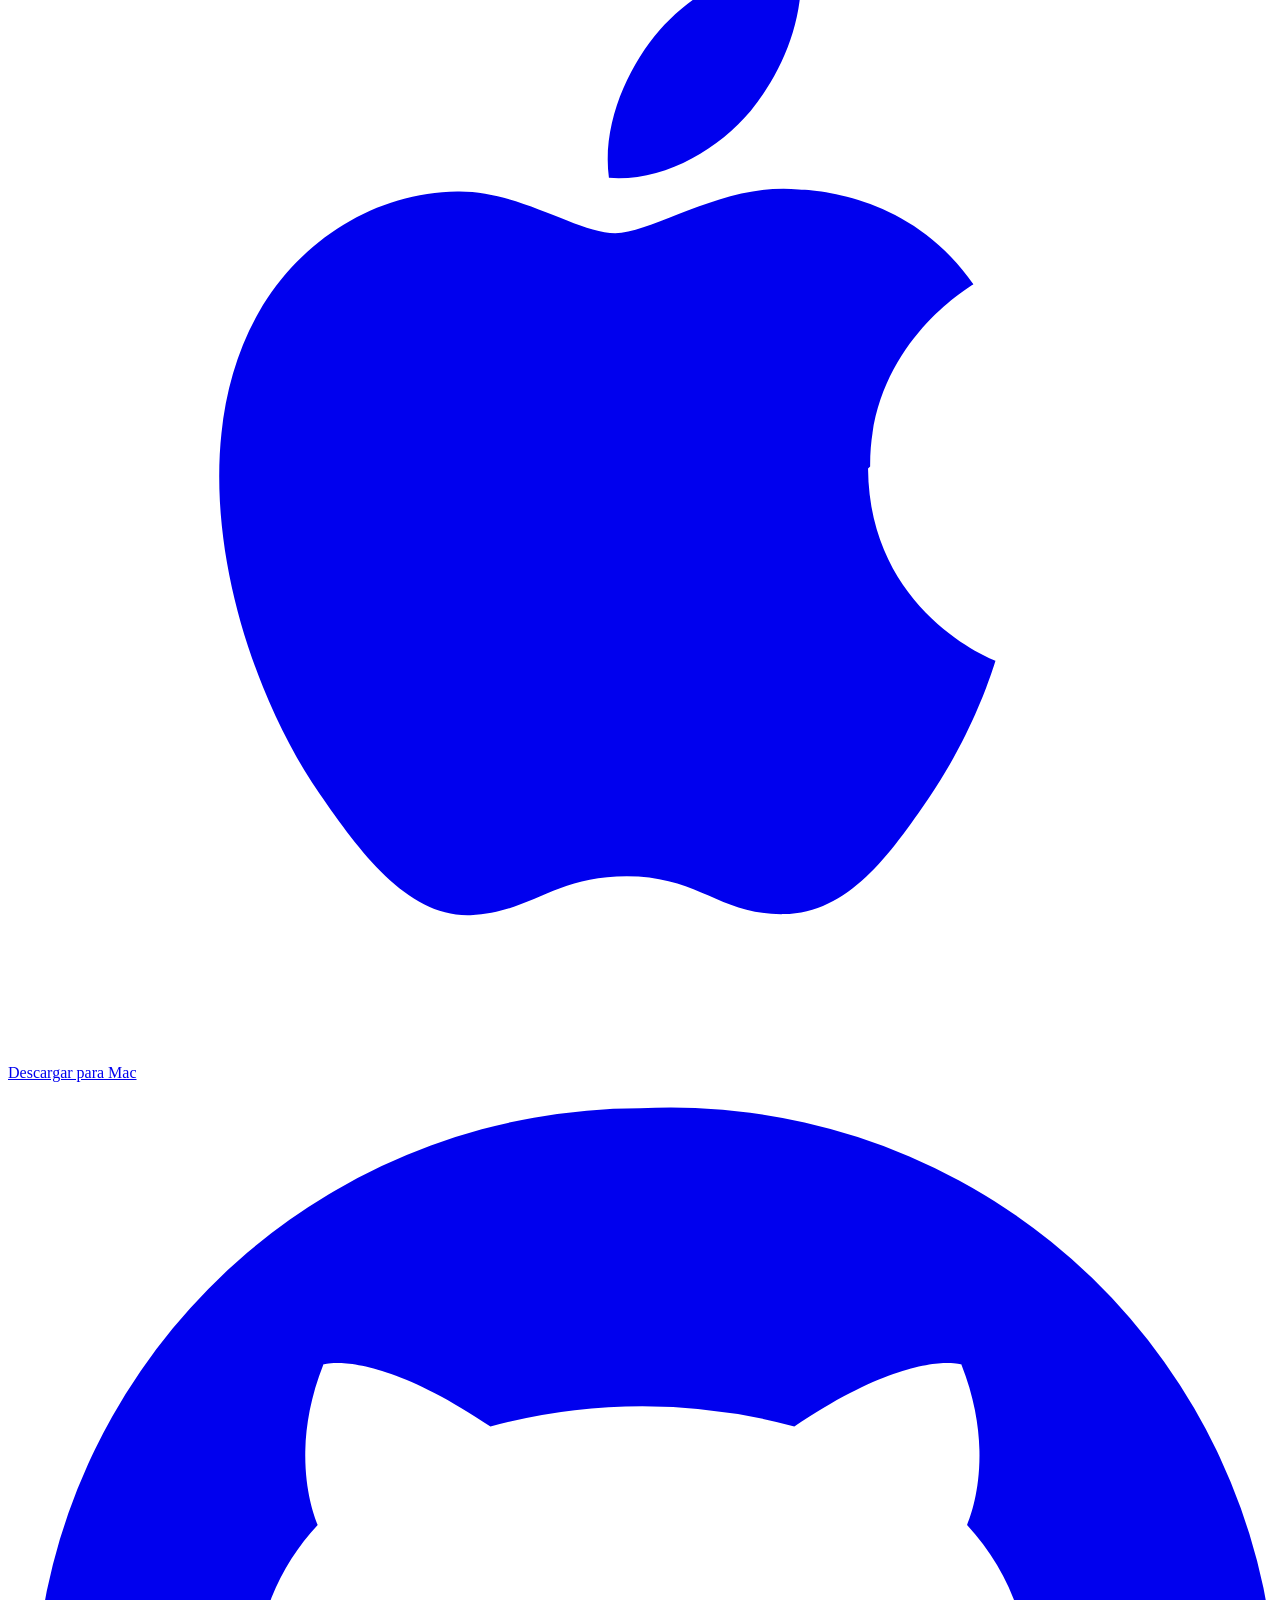
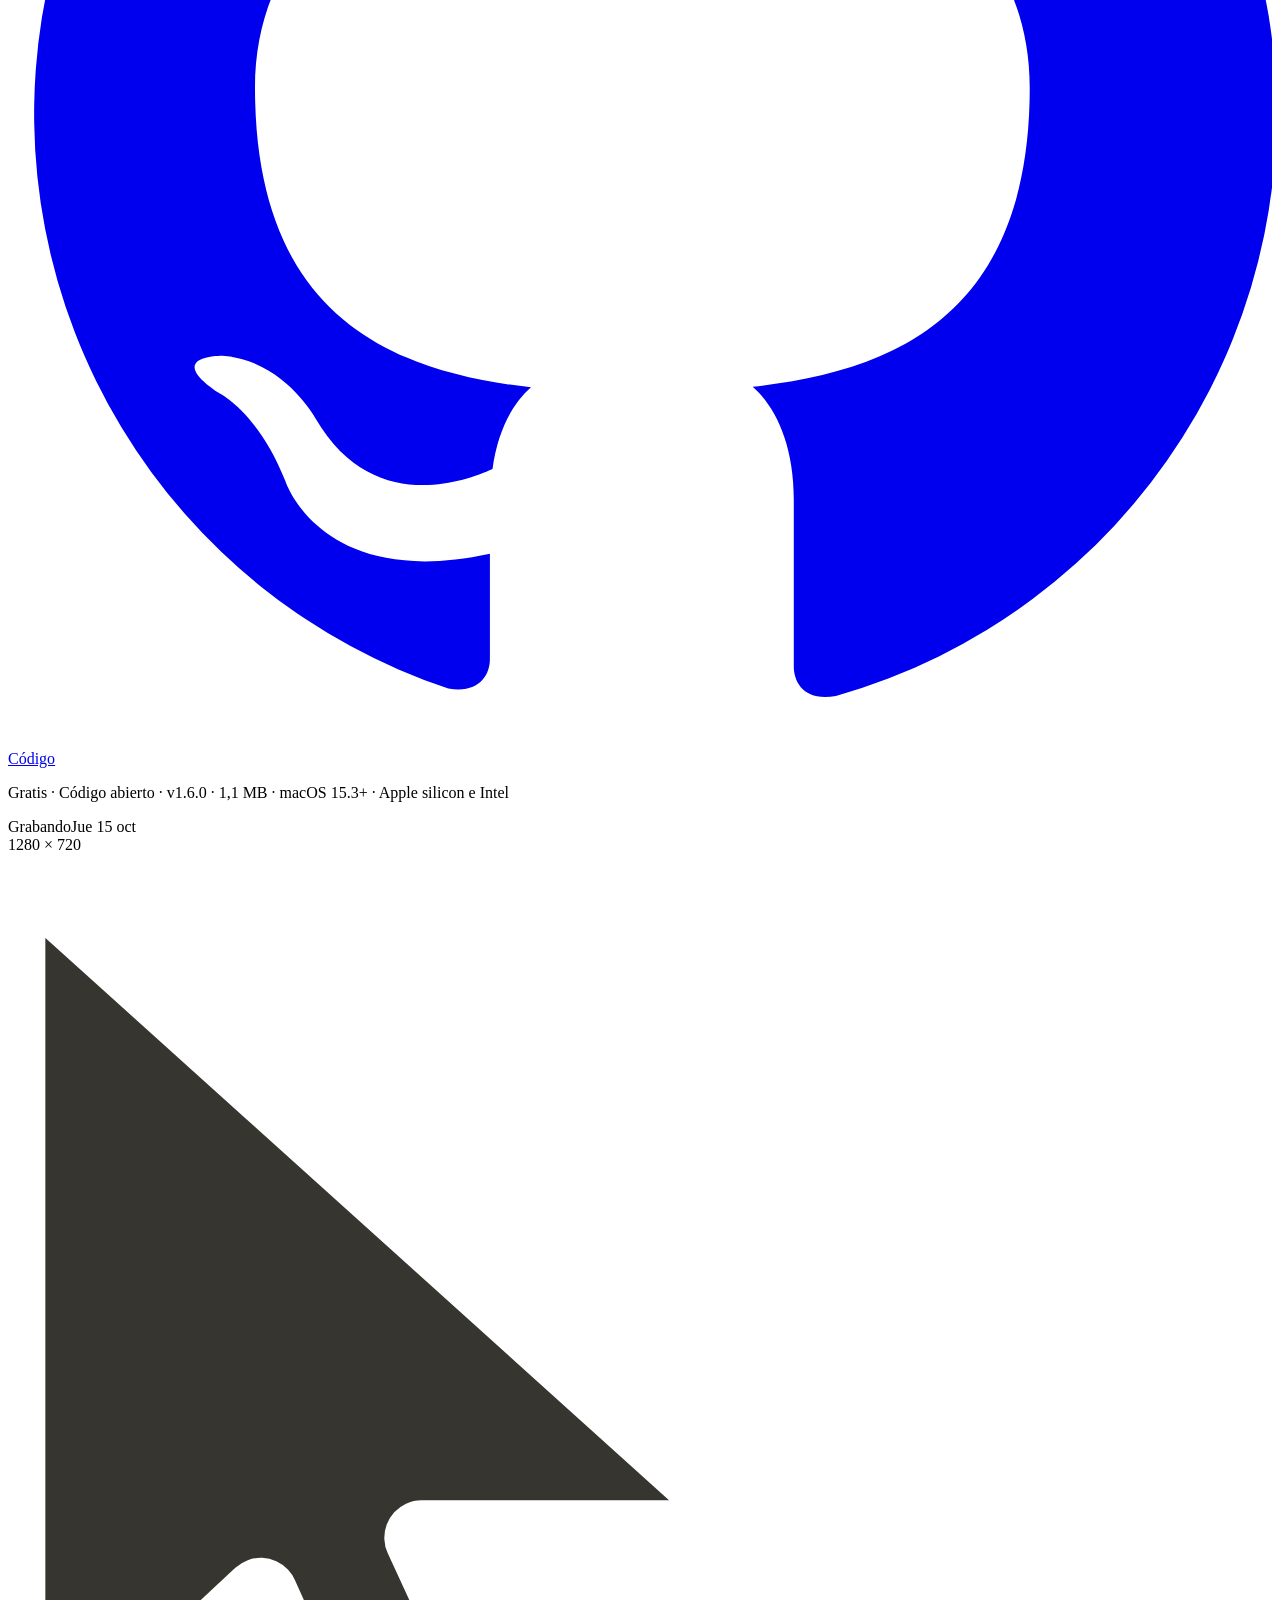
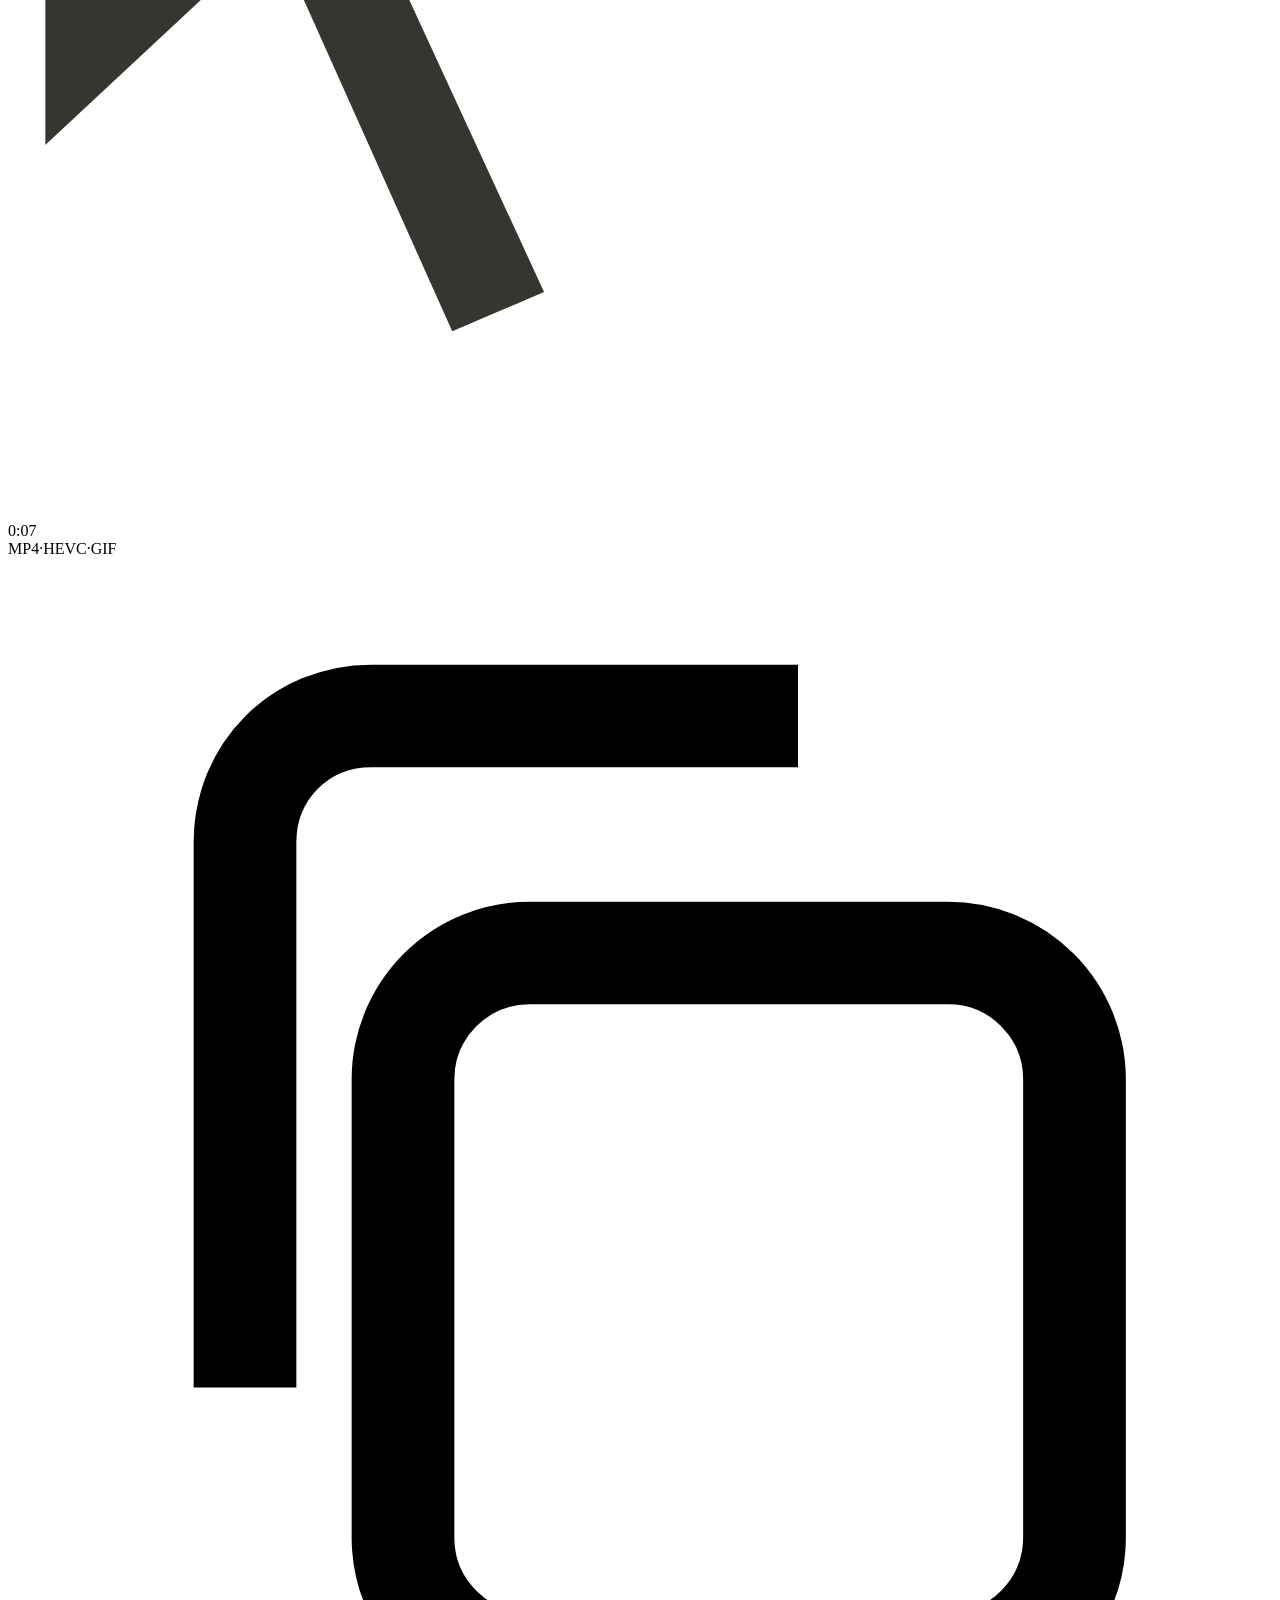
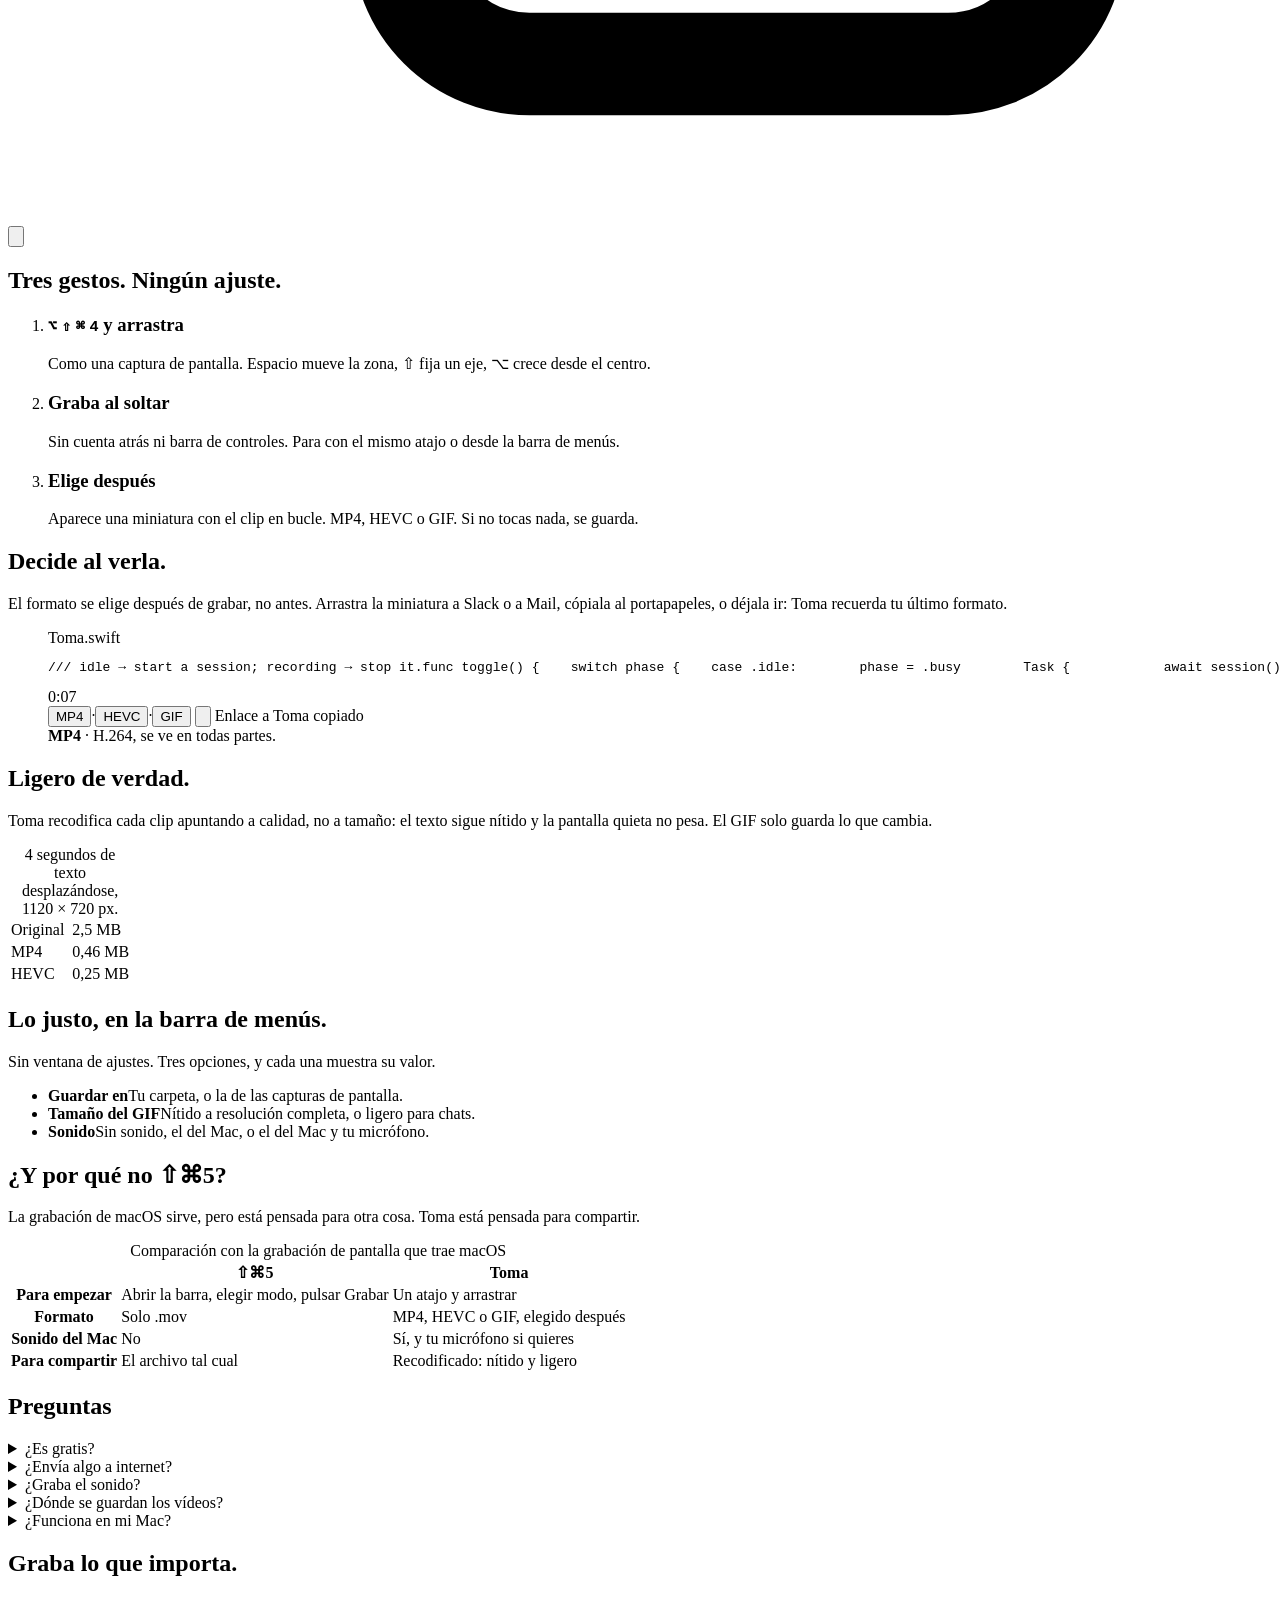
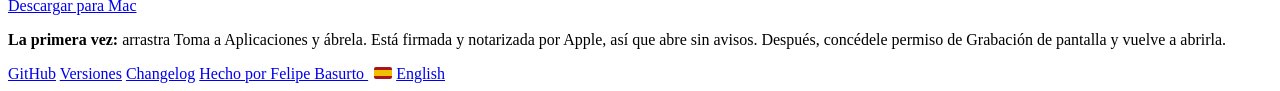
==== commit 2b446d14: "Landing and README: the download is about 1 MB Co-Authored-By: Claude Opus 5.5 <noreply@anthropic.co" ====
--- a/landing/es/index.html
+++ b/landing/es/index.html
@@ -48,7 +48,7 @@
   "applicationCategory": "MultimediaApplication",
   "operatingSystem": "macOS 15.3",
   "softwareVersion": "1.6.0",
-  "fileSize": "0.8 MB",
+  "fileSize": "1.1 MB",
   "downloadUrl": "https://github.com/felipebasurto/toma/releases/latest/download/Toma.dmg",
   "license": "https://opensource.org/licenses/MIT",
  "screenshot": "https://toma.felipebasurto.com/tarjeta.png",
@@ -107,7 +107,7 @@
     "name": "¿Funciona en mi Mac?",
     "acceptedAnswer": {
      "@type": "Answer",
-     "text": "Necesitas macOS 15.3 o posterior. Es universal: funciona en Apple silicon y en Intel, y pesa menos de 1 MB."
+     "text": "Necesitas macOS 15.3 o posterior. Es universal: funciona en Apple silicon y en Intel, y pesa alrededor de 1 MB."
     }
    }
   ]
@@ -143,7 +143,7 @@
         <span class="stars" data-stars hidden><span aria-hidden="true">★</span> <span data-count></span><span class="sr"> estrellas en GitHub</span></span>
       </a>
     </div>
-    <p class="meta">Gratis · Código abierto · <span data-version>v1.6.0</span> · <span data-size>0,8 MB</span> · macOS 15.3+ · Apple silicon e Intel</p>
+    <p class="meta">Gratis · Código abierto · <span data-version>v1.6.0</span> · <span data-size>1,1 MB</span> · macOS 15.3+ · Apple silicon e Intel</p>
 
     <div class="stage" aria-label="Animación: se dibuja una zona, se graba y aparece la miniatura con MP4, HEVC y GIF" role="img">
       <div class="bar"><span class="timer">Grabando</span><span>Jue 15 oct</span></div>
@@ -266,7 +266,7 @@
       </details>
       <details>
         <summary>¿Funciona en mi Mac?</summary>
-        <p>Necesitas macOS 15.3 o posterior. Es universal: funciona en Apple silicon y en Intel, y pesa menos de 1 MB.</p>
+        <p>Necesitas macOS 15.3 o posterior. Es universal: funciona en Apple silicon y en Intel, y pesa alrededor de 1 MB.</p>
       </details>
     </div>
   </section>
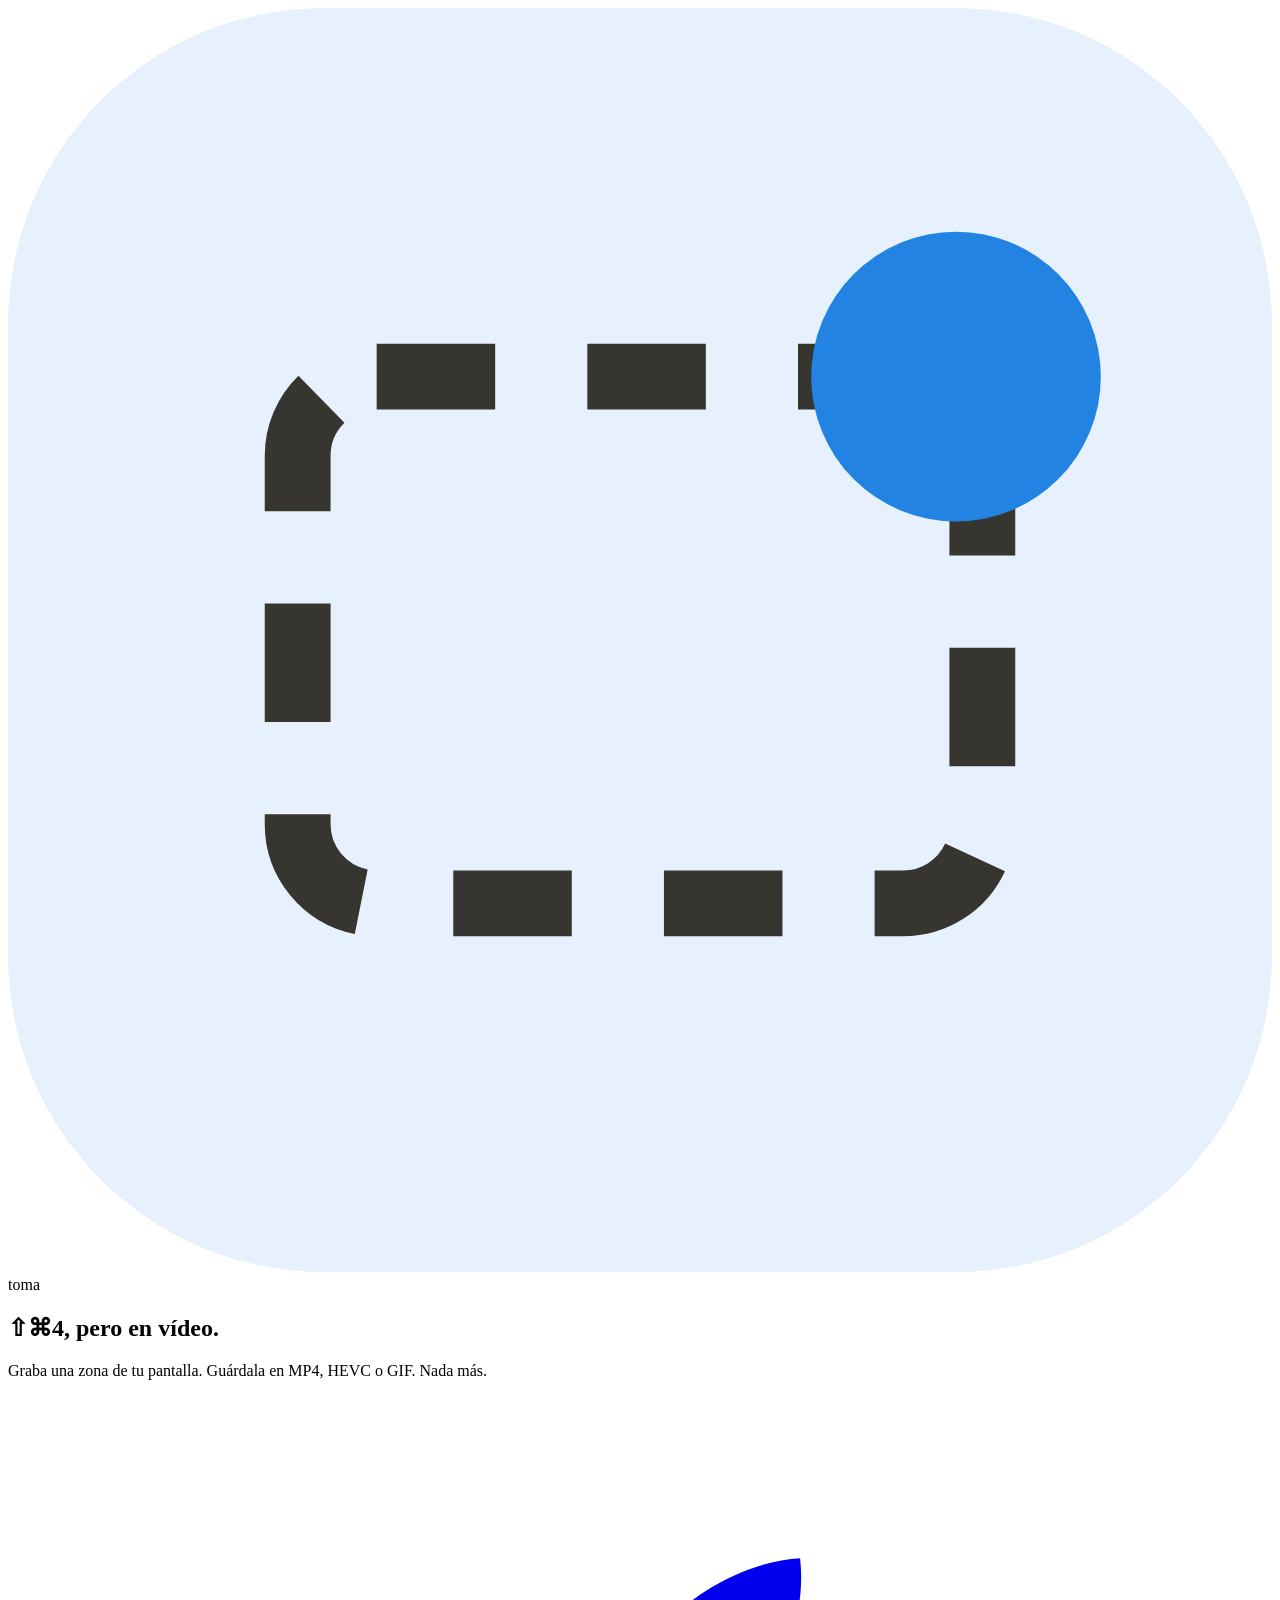
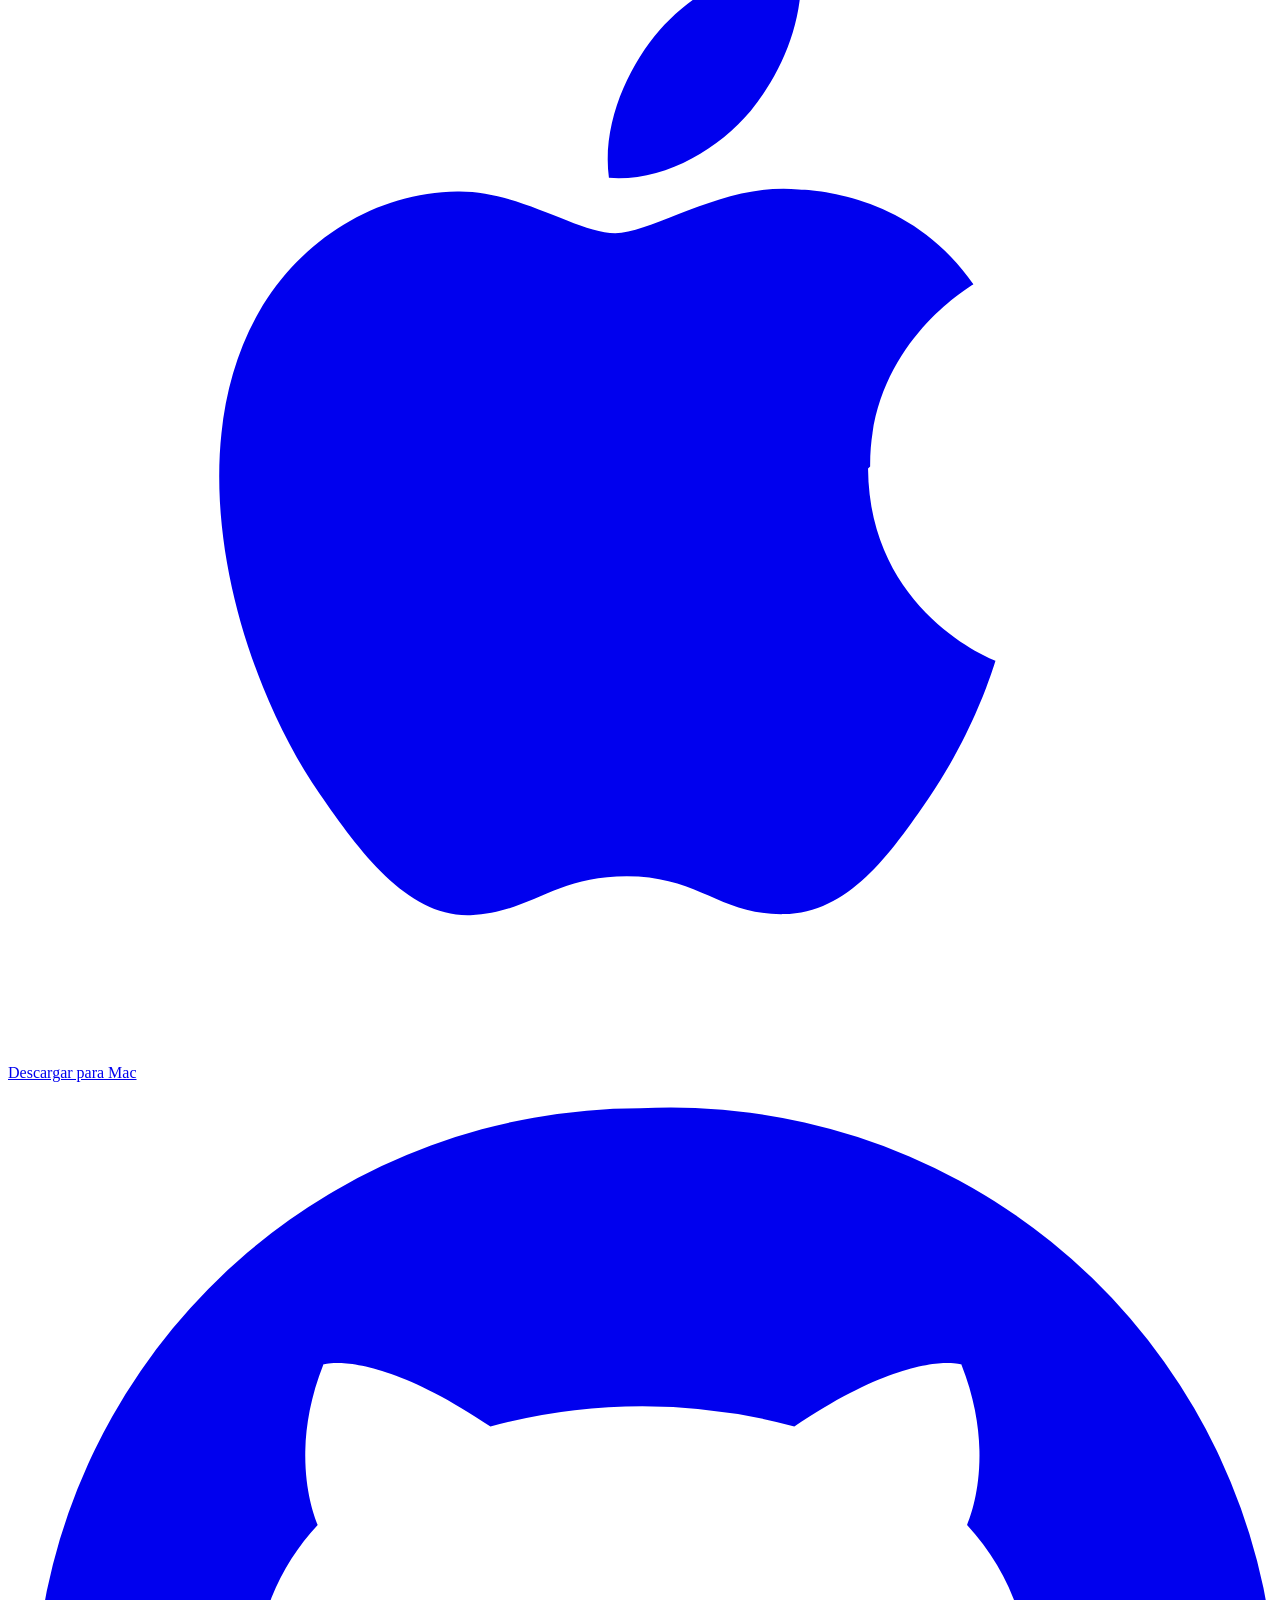
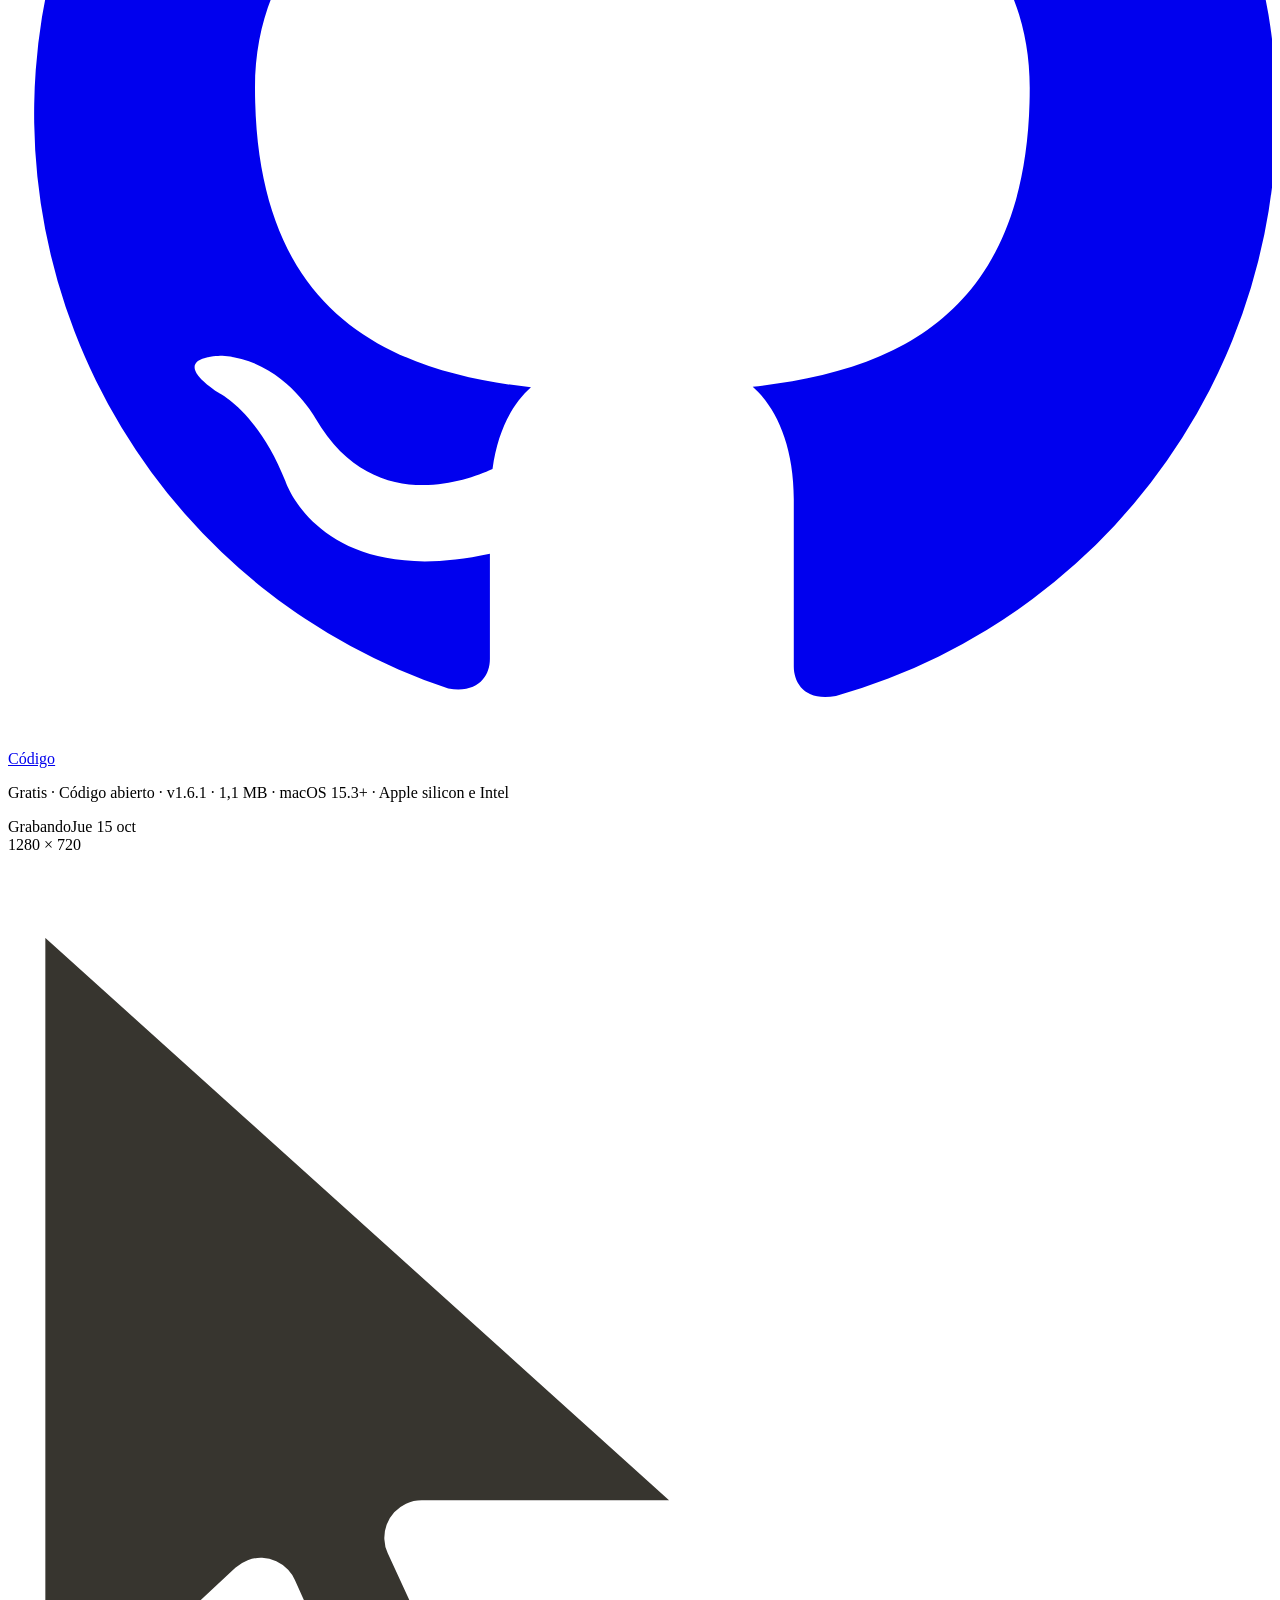
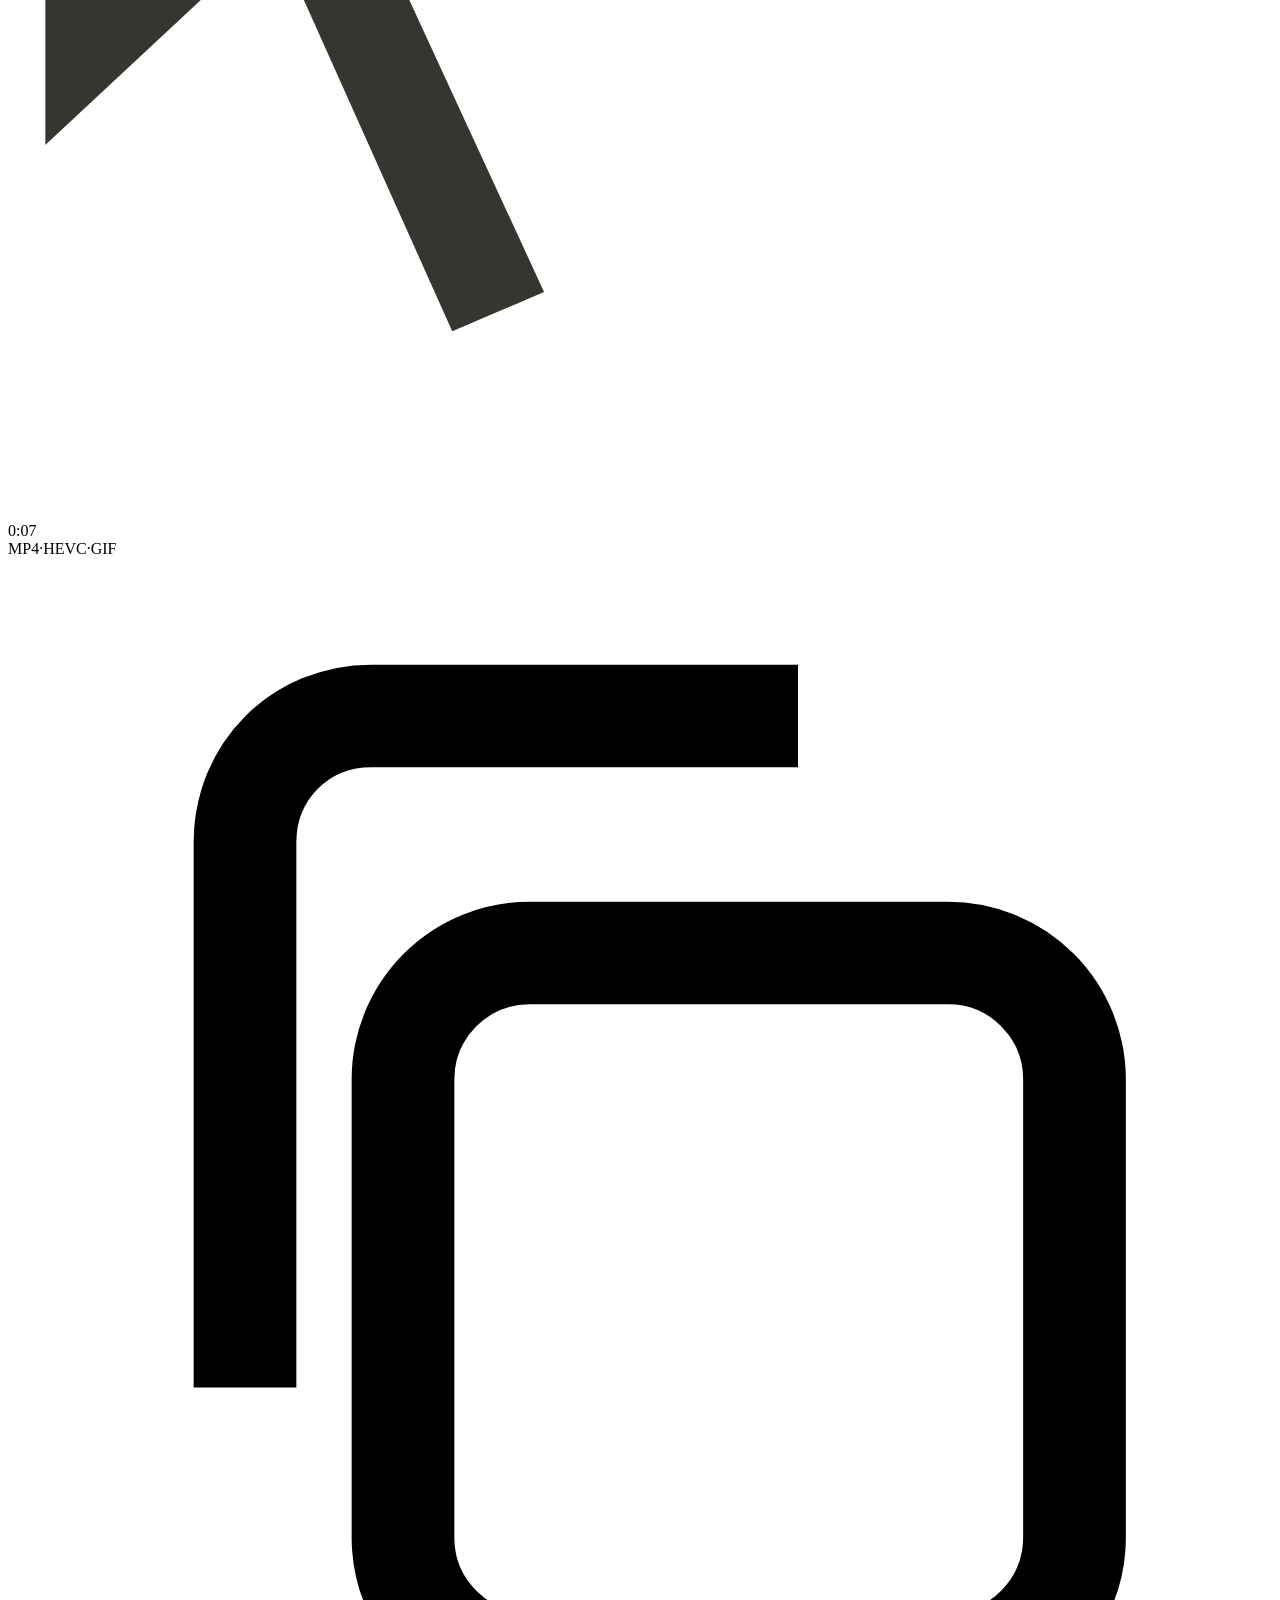
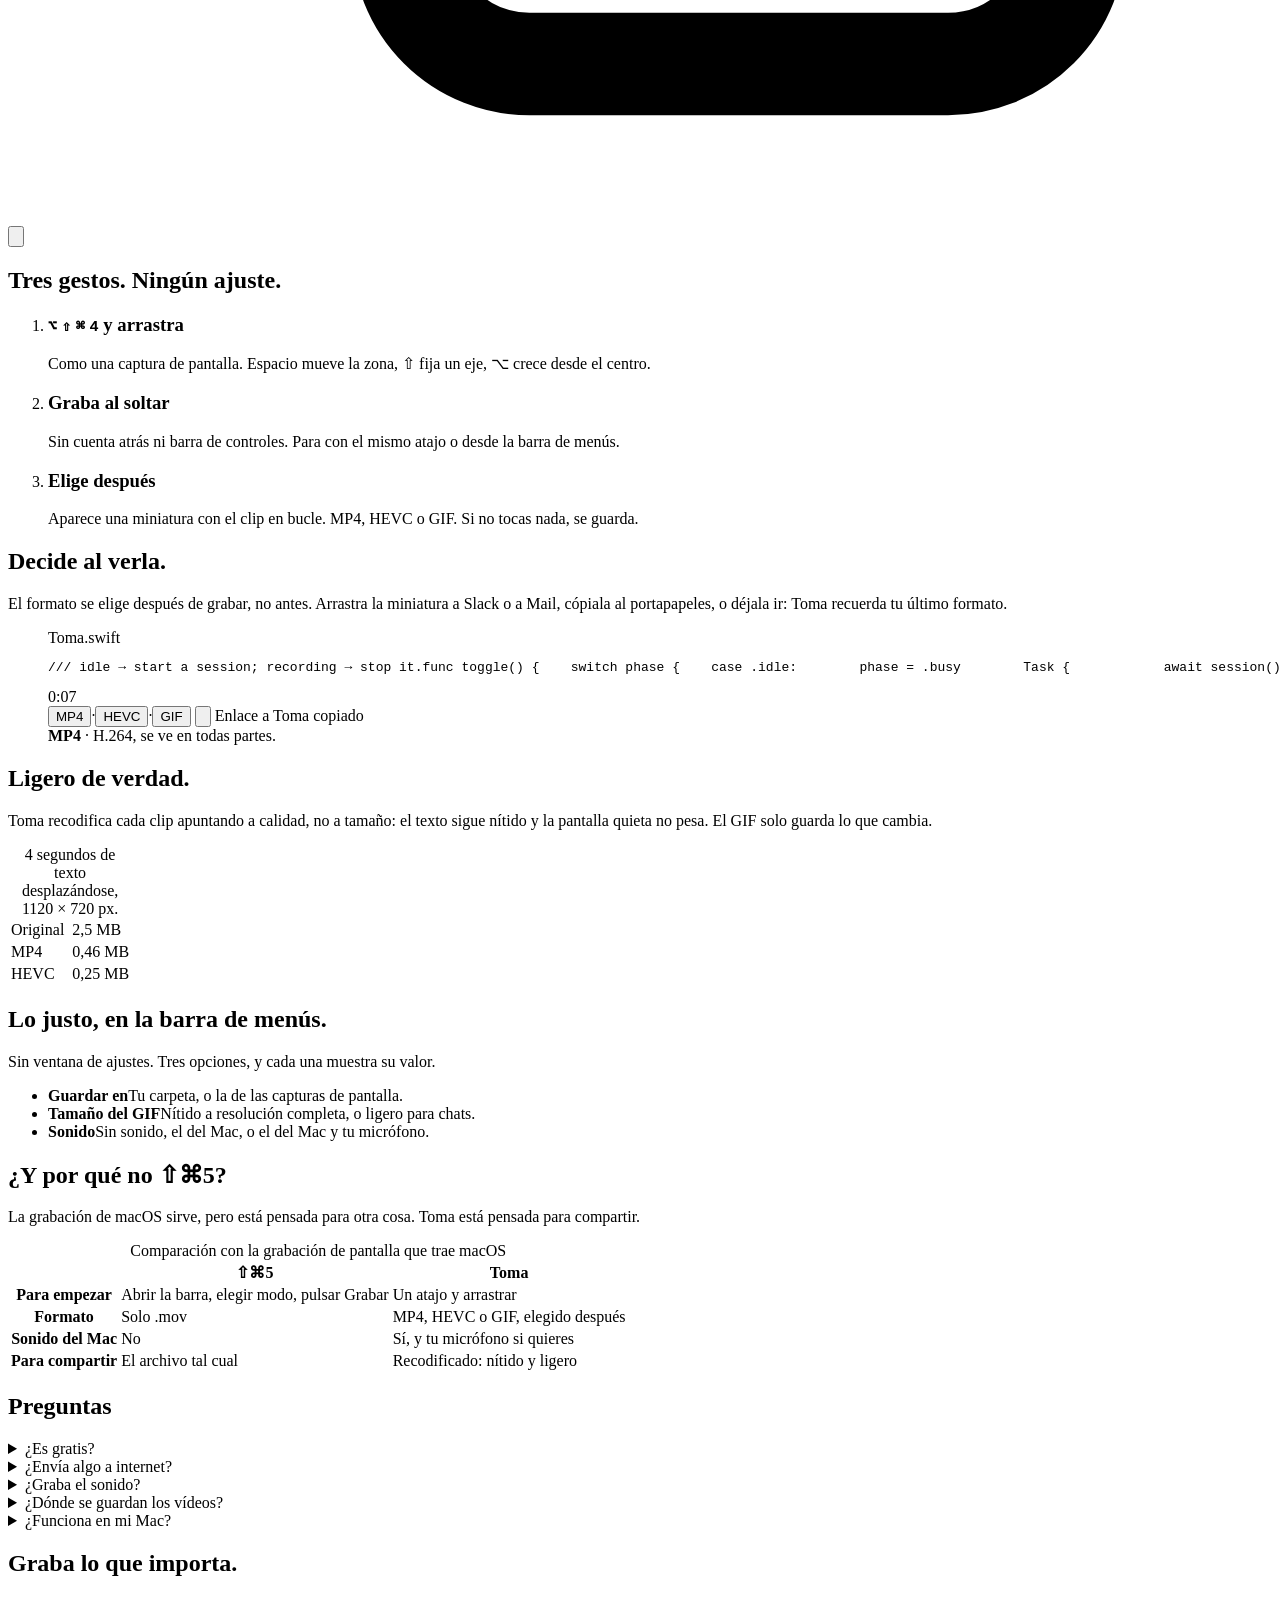
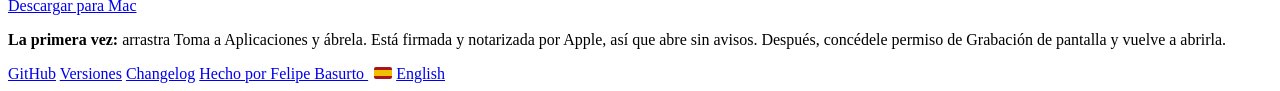
==== commit be6d5953: "Landing: 1.6.1 Co-Authored-By: Claude Opus 5.5 <noreply@anthropic.com>" ====
--- a/landing/es/index.html
+++ b/landing/es/index.html
@@ -47,7 +47,7 @@
   "description": "Graba una zona de la pantalla del Mac y guárdala en MP4, HEVC o GIF.",
   "applicationCategory": "MultimediaApplication",
   "operatingSystem": "macOS 15.3",
-  "softwareVersion": "1.6.0",
+  "softwareVersion": "1.6.1",
   "fileSize": "1.1 MB",
   "downloadUrl": "https://github.com/felipebasurto/toma/releases/latest/download/Toma.dmg",
   "license": "https://opensource.org/licenses/MIT",
@@ -143,7 +143,7 @@
         <span class="stars" data-stars hidden><span aria-hidden="true">★</span> <span data-count></span><span class="sr"> estrellas en GitHub</span></span>
       </a>
     </div>
-    <p class="meta">Gratis · Código abierto · <span data-version>v1.6.0</span> · <span data-size>1,1 MB</span> · macOS 15.3+ · Apple silicon e Intel</p>
+    <p class="meta">Gratis · Código abierto · <span data-version>v1.6.1</span> · <span data-size>1,1 MB</span> · macOS 15.3+ · Apple silicon e Intel</p>
 
     <div class="stage" aria-label="Animación: se dibuja una zona, se graba y aparece la miniatura con MP4, HEVC y GIF" role="img">
       <div class="bar"><span class="timer">Grabando</span><span>Jue 15 oct</span></div>
